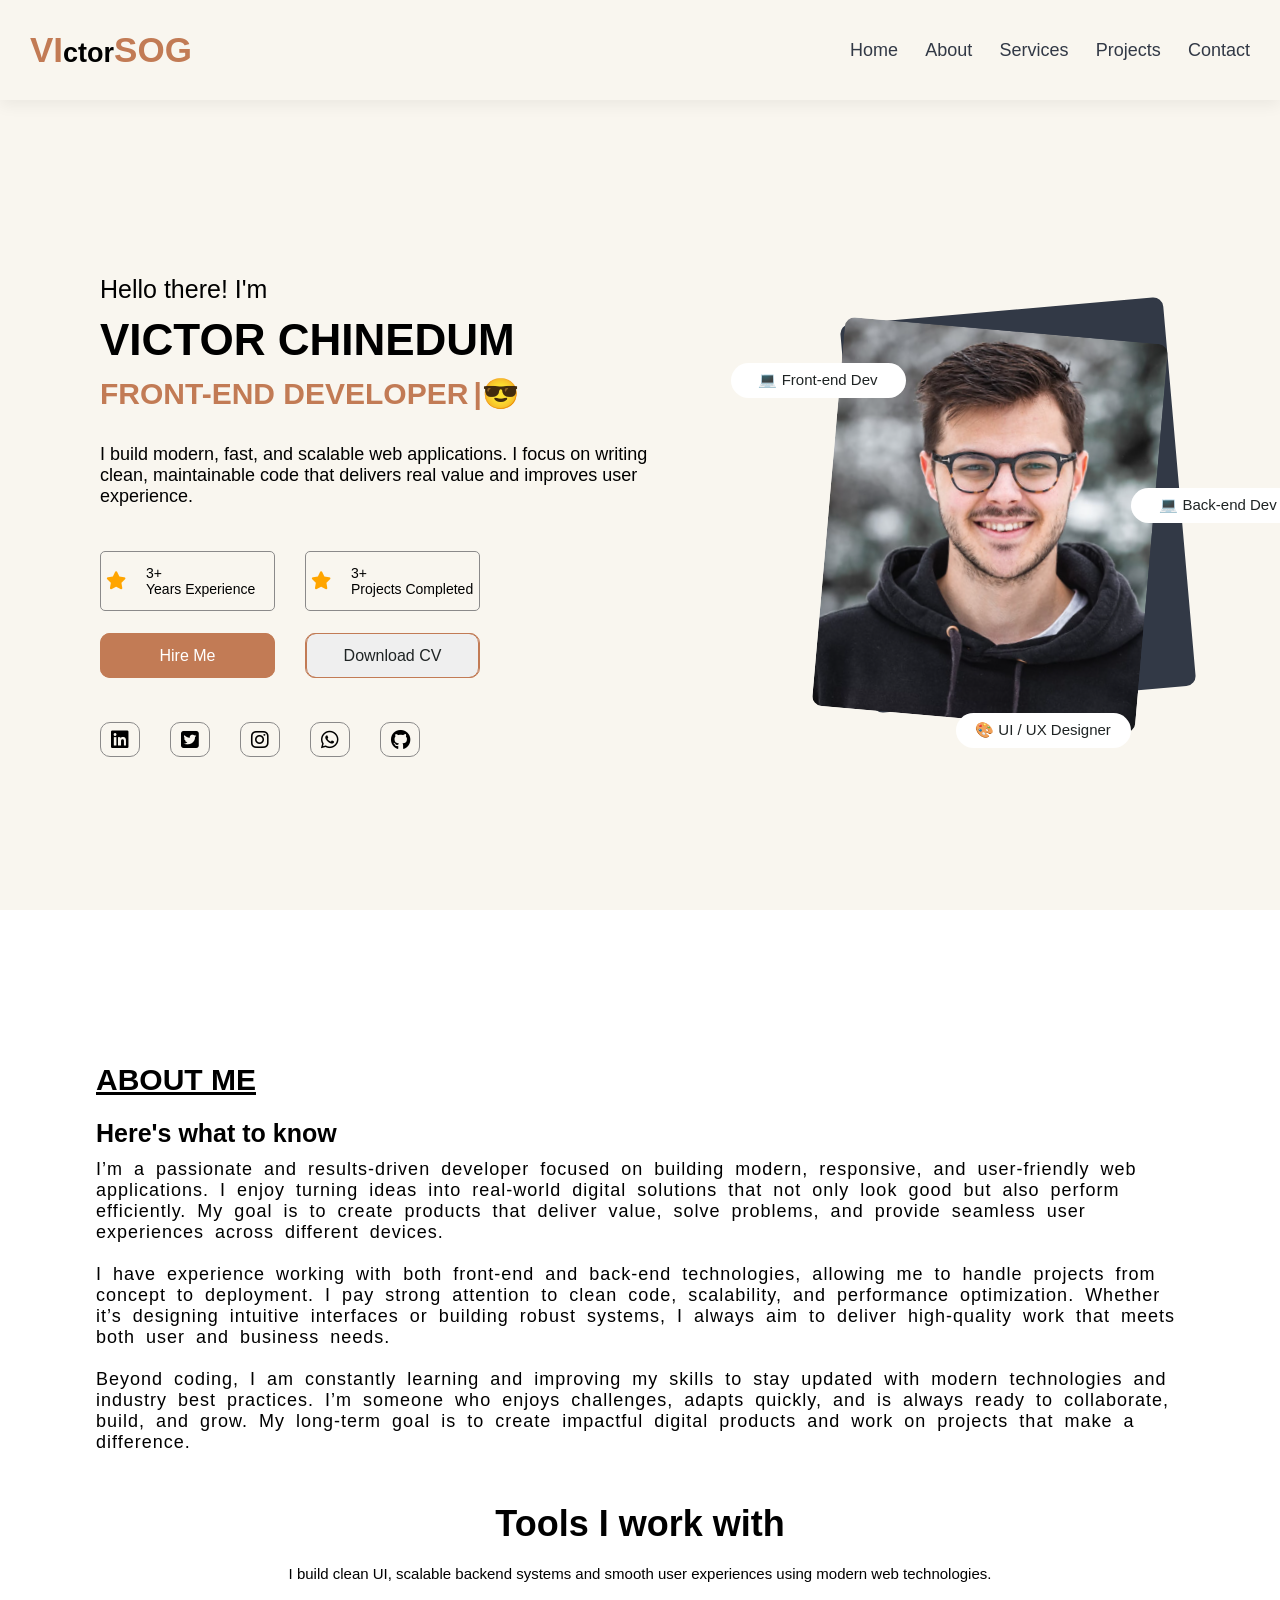
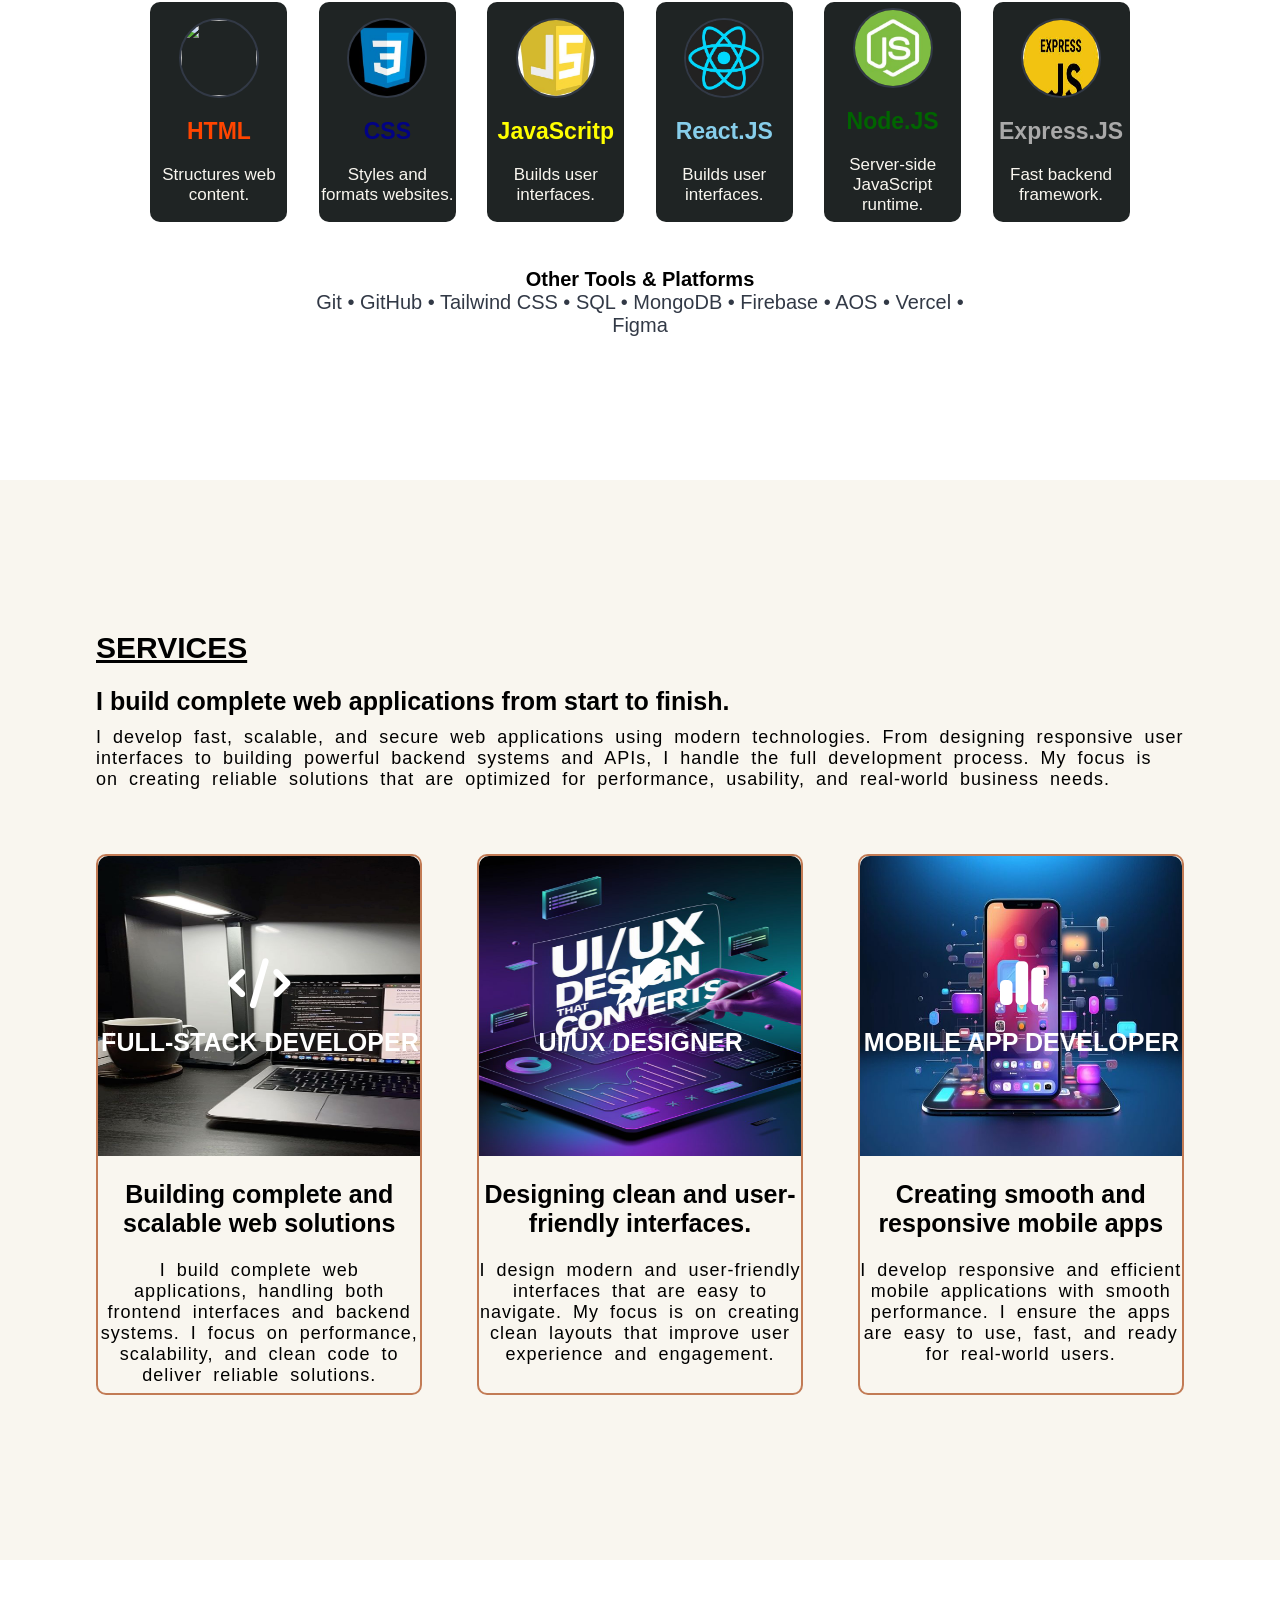
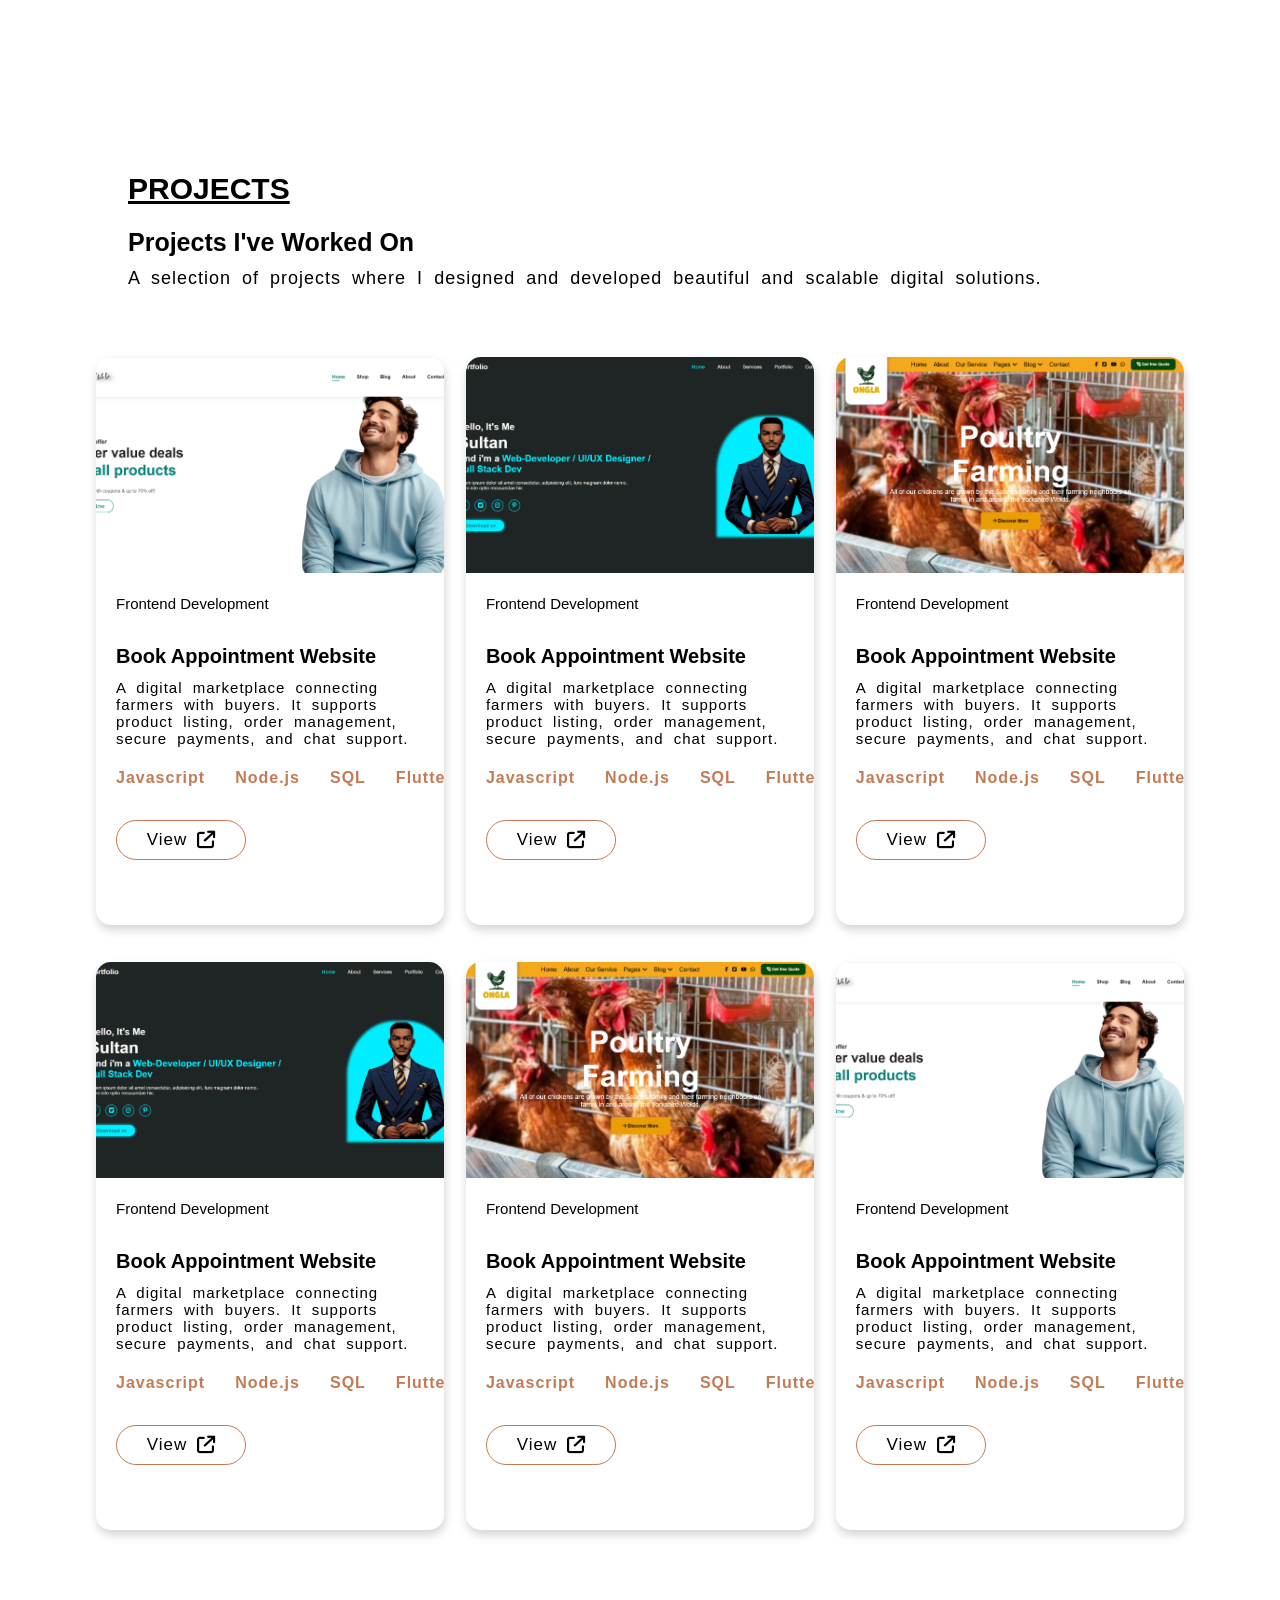
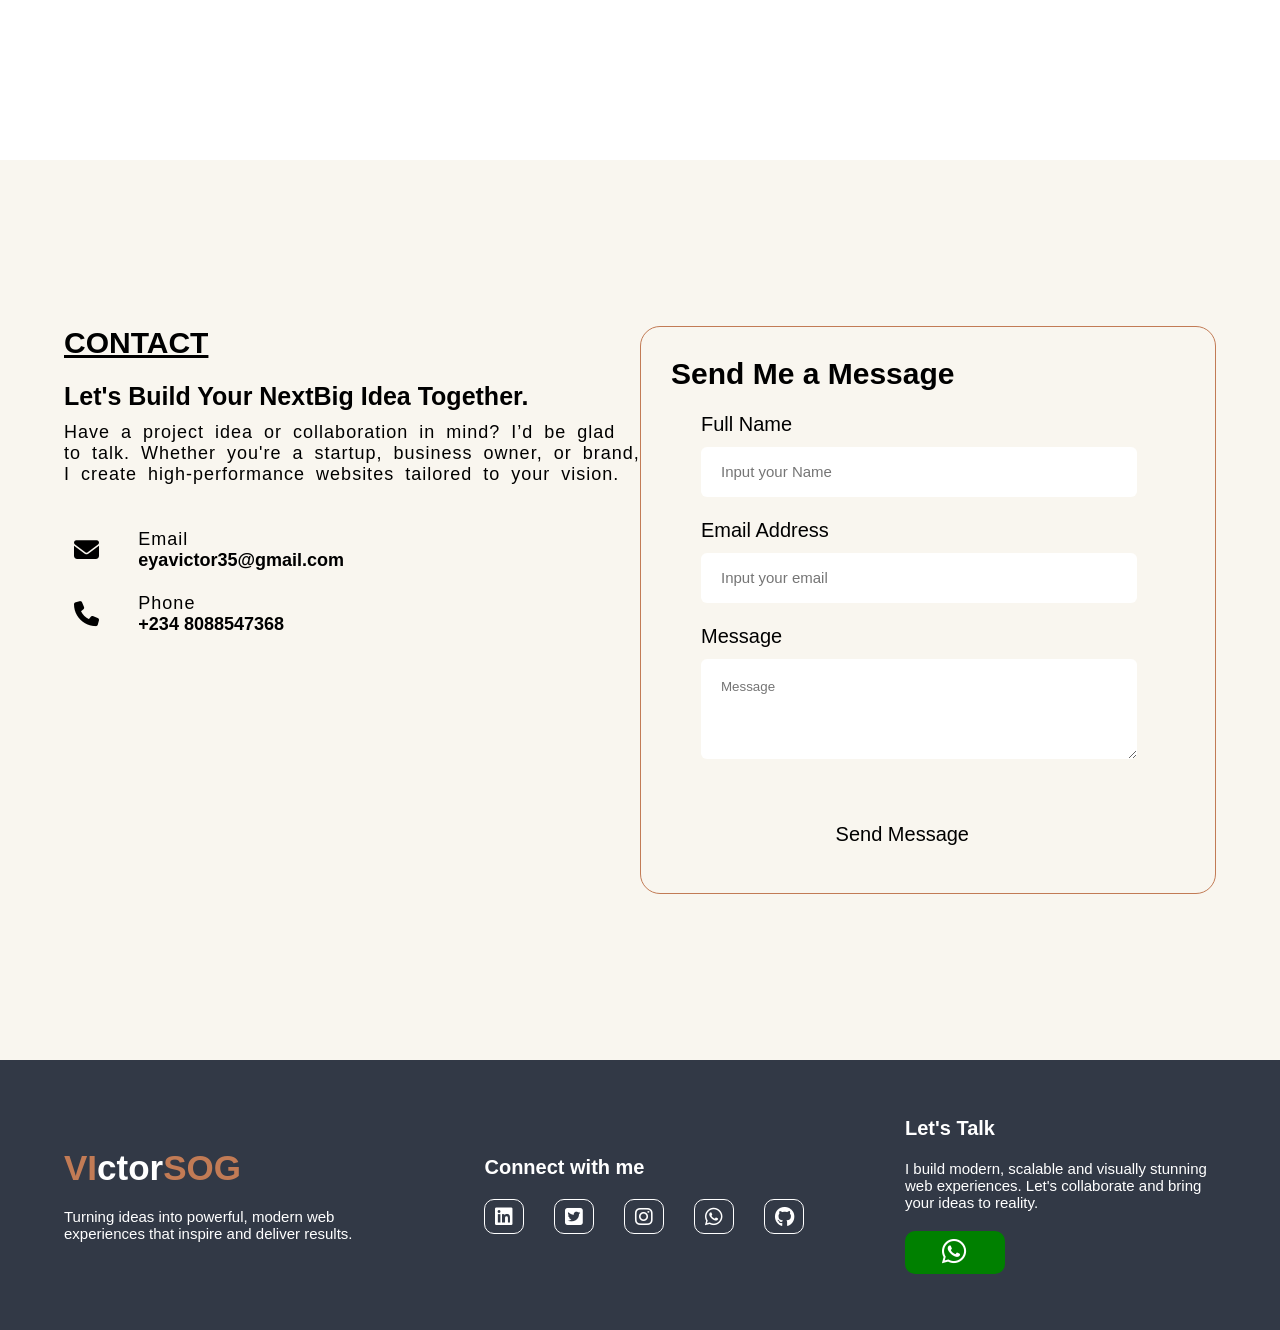
==== index.html @ 73a80858 "Add files via upload" ====
<!DOCTYPE html>
<html lang="en">
<head>
    <meta charset="UTF-8" />
    <meta name="viewport" content="width=device-width, initial-scale=1.0" />
    <title>SOG PORTFOLIO</title>
    <link rel="stylesheet" href="styles.css" />
    <script src="./script.js" defer ></script>
    <link rel="stylesheet" href="https://cdnjs.cloudflare.com/ajax/libs/font-awesome/6.7.2/css/all.min.css" integrity="sha512-Evv84Mr4kqVGRNSgIGL/F/aIDqQb7xQ2vcrdIwxfjThSH8CSR7PBEakCr51Ck+w+/U6swU2Im1vVX0SVk9ABhg==" crossorigin="anonymous" referrerpolicy="no-referrer" />
</head>
<body>
    <section id="navbar">
        <h1><span>VI</span>ctor<span>SOG</span></h1>
        <div>
            <ul id="navbar-items">
                <li><a class="active" href="#">Home</a></li>
                <li><a href="#About">About</a></li>
                <li><a href="#Services">Services</a></li>
                <li><a href="#Projects">Projects</a></li>
                <li><a href="#Contact">Contact</a></li>
                <a href="#" id="close" ><i class="fa-regular fa-circle-xmark"></i></a>
            </ul>
        </div>
        <div id="mobile">
            <i id="bar" class="fa-solid fa-outdent"></i>
        </div>
    </section>

    <section id="hero">
        <div class="hero-txt-container">
            <p class="herop">Hello there! I'm</p>
            <br>
            <h1>VICTOR CHINEDUM</h1>
            <br>
            <h3><span class="typing"></span></h3>
            <br>
            <br>
            <br>
            <p class="heropp">I build modern, fast, and scalable web applications. I focus on writing clean, maintainable code that delivers real value and improves user experience.</p>
            <br>
            <br>
            <br>
            <br>
            <div class="m-div1">
                <div class="m-div2">
                    <i class="fa-solid fa-star"></i>
                    <div class="m-div3">
                        <p>3+</p>
                        <p>Years Experience</p>
                    </div>
                </div>

                <div class="m-div2">
                    <i class="fa-solid fa-star"></i>
                    <div class="m-div3">
                        <p>3+</p>
                        <p>Projects Completed</p>
                    </div>
                </div>
                
            </div>
            <br>
            <br>
            <div class="m-div5">
                <button class="m-div4">
                    <a href="hire.html" class="m-div4">
                    <p>Hire Me</p>
                    </a>
                </button>
                <button class="m-div4b">
                    <a href="Victor_Chinedum_Updated_CV.pdf" target="_blank" class="m-div4b">
                    <p>Download CV</p>
                    </a>
                </button>
            </div>
            <br>
            <br>
            <br>
            <br>
            <div class="m-div6">
                <div>
                    <a href="https://www.linkedin.com/in/victor-eya-173b143a4?" target="_blank">
                        <i class="fab fa-linkedin"></i>
                    </a>
                </div>

                <div>
                    <a href="https://twitter.com/chinedusog" target="_blank">
                        <i class="fa-brands fa-square-twitter"></i>
                    </a>
                </div>

                <div>
                    <a href="https://instagram.com/sogvi_ctor" target="_blank">
                        <i class="fa-brands fa-instagram"></i>
                    </a>
                </div>

                <div>
                    <a href="https://wa.me/2348088547368" target="_blank">
                        <i class="fa-brands fa-whatsapp"></i>
                    </a>
                </div>

                <div>
                    <a href="https://github.com/Victorchi20" target="_blank">
                        <i class="fab fa-github"></i>
                    </a>
                </div>
            </div>
        </div>
        <div class="hero-img-container">
            <div class="pre-img"></div>
            <div><img src="images/img1.png" alt=""></div>
            <div class="m-div4c">
                <p>💻 Front-end Dev</p>
            </div>
            <div class="m-div4d">
                <p>💻 Back-end Dev</p>
            </div>
            <div class="m-div4e">
                <p>🎨 UI / UX Designer</p>
            </div>
        </div>
    </section>

    <section id="About">
        <div class="about-txt">
            <h1>ABOUT ME</h1>
            <br>
            <br>
            <h3>Here's what to know</h3>
            <br>
            <p>I’m a passionate and results-driven developer focused on building modern, responsive, and user-friendly web applications. I enjoy turning ideas into real-world digital solutions that not only look good but also perform efficiently. My goal is to create products that deliver value, solve problems, and provide seamless user experiences across different devices.
            <br><br>
            I have experience working with both front-end and back-end technologies, allowing me to handle projects from concept to deployment. I pay strong attention to clean code, scalability, and performance optimization. Whether it’s designing intuitive interfaces or building robust systems, I always aim to deliver high-quality work that meets both user and business needs.
            <br><br>
            Beyond coding, I am constantly learning and improving my skills to stay updated with modern technologies and industry best practices. I’m someone who enjoys challenges, adapts quickly, and is always ready to collaborate, build, and grow. My long-term goal is to create impactful digital products and work on projects that make a difference.
            </p>
        </div>
        <div class="about-img">
            <h2>Tools I work with</h2>
            <p>I build clean UI, scalable backend systems and smooth user experiences using modern web technologies.</p>
            <div class="about-preimg">
                <div class="about-img-holder">
                    <div class="im"><img src="imgHTML.jpg" alt=""></div>
                    <div><h3 class="im2">HTML</h3></div>
                    <div><P>Structures web content.</P></div>
                </div>
                <div class="about-img-holder">
                    <div class="im"><img src="images/imgCSS.jpg" alt=""></div>
                    <div><h3 class="im3">CSS</h3></div>
                    <div><P>Styles and formats websites.</P></div>
                </div>
                <div class="about-img-holder">
                    <div class="im"><img src="images/imgJS.jpg" alt=""></div>
                    <div><h3 class="im4">JavaScritp</h3></div>
                    <div><P>Builds user interfaces.</P></div>
                </div>
                <div class="about-img-holder">
                    <div class="im"><img src="images/imgRE.jpg" alt=""></div>
                    <div><h3 class="im5">React.JS</h3></div>
                    <div><P>Builds user interfaces.</P></div>
                </div>
                <div class="about-img-holder">
                    <div class="im"><img src="images/imgNS.jpg" alt=""></div>
                    <div><h3 class="im6">Node.JS</h3></div>
                    <div><P>Server-side JavaScript runtime.</P></div>
                </div>
                <div class="about-img-holder">
                    <div class="im"><img src="images/imgEXP.jpg" alt=""></div>
                    <div><h3 class="im7">Express.JS</h3></div>
                    <div><P>Fast backend framework.</P></div>
                </div>
            </div>
        </div>
        <div class="about-more">
            <h3>Other Tools & Platforms</h3>
            <p>Git • GitHub • Tailwind CSS • SQL • MongoDB • Firebase • AOS • Vercel • Figma </p>
        </div>
    </section>

    <section id="Services">
        <div class="service-txt-container">
            <h1>SERVICES</h1>
            <br>
            <br>
            <h3>I build complete web applications from start to finish.</h3>
            <br>
            <p>
            I develop fast, scalable, and secure web applications using modern technologies. From designing responsive user interfaces to building powerful backend systems and APIs, I handle the full development process. My focus is on creating reliable solutions that are optimized for performance, usability, and real-world business needs.
            </p>
        </div>

        <div class="service-img-container">
            <div class="ser-img-container">
                <img src="images/img6.jfif" alt="">
                <div class="ser1">
                    <i class="fa-solid fa-code"></i>
                    <h3>FULL-STACK DEVELOPER</h3>
                </div>
                <br>
                <br>
                <br>
                <div>
                    <h3>Building complete and scalable web solutions</h3>
                    <br>
                    <br>
                    <p>
                        I build complete web applications, handling both frontend interfaces and backend systems. I focus on performance, scalability, and clean code to deliver reliable solutions.
                    </p>                
                </div>
            </div>
            <div class="ser-img-container">
                <img src="images/img5.jfif" alt="">
                <div class="ser1">
                    <i class="fa-solid fa-pen-fancy"></i>
                    <h3>UI/UX DESIGNER</h3>
                </div>
                <br>
                <br>
                <br>
                <div>
                    <h3>Designing clean and user-friendly interfaces.</h3>
                    <br>
                    <br>
                    <p>
                    I design modern and user-friendly interfaces that are easy to navigate. My focus is on creating clean layouts that improve user experience and engagement.
                    </p>               
                </div>
            </div>
            <div class="ser-img-container">
                <img src="images/img7.jfif" alt="">
                <div class="ser1">
                    <i class="fa-solid fa-chart-simple"></i>
                    <h3>MOBILE APP DEVELOPER</h3>
                </div>
                <br>
                <br>
                <br>
                <div>
                    <h3>Creating smooth and responsive mobile apps</h3>
                    <br>
                    <br>
                    <p>
                    I develop responsive and efficient mobile applications with smooth performance. I ensure the apps are easy to use, fast, and ready for real-world users.
                    </p>
                </div>
            </div>
        </div>
    </section>

    <section id="Projects">
        <div class="projects-txt-container">
            <h1>PROJECTS</h1>
            <br>
            <br>
            <h2>Projects I've Worked On</h2>
            <br>
            <p>A selection of projects where I designed and developed beautiful and scalable digital solutions.</p>
        </div>
        <div class="projects-img-container">
            <div class="img-cont">
                <img src="images/img2.png" alt="">
                <h4>Frontend Development</h4>
                <br>
                <br>
                <br>
                <h3>Book Appointment Website</h3>
                <br>
                <p>A digital marketplace connecting farmers with buyers. It supports product listing, order management, secure payments, and chat support.</p>
                <br>
                <br>
                <div class="pr-1">
                    <p>Javascript</p>
                    <p>Node.js</p>
                    <p>SQL</p>
                    <p>Flutter</p>
                </div>
                <br>
                <br>
                <br>
                <div class="pr-2">
                    <p>View</p>
                    <i class="fa-solid fa-arrow-up-right-from-square"></i>
                </div>

            </div>
            <div class="img-cont">
                <img src="images/img3.PNG" alt="">
                <h4>Frontend Development</h4>
                <br>
                <br>
                <br>
                <h3>Book Appointment Website</h3>
                <br>
                <p>A digital marketplace connecting farmers with buyers. It supports product listing, order management, secure payments, and chat support.</p>
                <br>
                <br>
                <div class="pr-1">
                    <p>Javascript</p>
                    <p>Node.js</p>
                    <p>SQL</p>
                    <p>Flutter</p>
                </div>
                <br>
                <br>
                <br>
                <div class="pr-2">
                    <p>View</p>
                    <i class="fa-solid fa-arrow-up-right-from-square"></i>
                </div>

            </div>
            <div class="img-cont">
                <img src="images/img4.png" alt="">
                <h4>Frontend Development</h4>
                <br>
                <br>
                <br>
                <h3>Book Appointment Website</h3>
                <br>
                <p>A digital marketplace connecting farmers with buyers. It supports product listing, order management, secure payments, and chat support.</p>
                <br>
                <br>
                <div class="pr-1">
                    <p>Javascript</p>
                    <p>Node.js</p>
                    <p>SQL</p>
                    <p>Flutter</p>
                </div>
                <br>
                <br>
                <br>
                <div class="pr-2">
                    <p>View</p>
                    <i class="fa-solid fa-arrow-up-right-from-square"></i>
                </div>

            </div>
            <div class="img-cont">
                <img src="images/img3.PNG" alt="">
                <h4>Frontend Development</h4>
                <br>
                <br>
                <br>
                <h3>Book Appointment Website</h3>
                <br>
                <p>A digital marketplace connecting farmers with buyers. It supports product listing, order management, secure payments, and chat support.</p>
                <br>
                <br>
                <div class="pr-1">
                    <p>Javascript</p>
                    <p>Node.js</p>
                    <p>SQL</p>
                    <p>Flutter</p>
                </div>
                <br>
                <br>
                <br>
                <div class="pr-2">
                    <p>View</p>
                    <i class="fa-solid fa-arrow-up-right-from-square"></i>
                </div>

            </div>
            <div class="img-cont">
                <img src="images/img4.png" alt="">
                <h4>Frontend Development</h4>
                <br>
                <br>
                <br>
                <h3>Book Appointment Website</h3>
                <br>
                <p>A digital marketplace connecting farmers with buyers. It supports product listing, order management, secure payments, and chat support.</p>
                <br>
                <br>
                <div class="pr-1">
                    <p>Javascript</p>
                    <p>Node.js</p>
                    <p>SQL</p>
                    <p>Flutter</p>
                </div>
                <br>
                <br>
                <br>
                <div class="pr-2">
                    <p>View</p>
                    <i class="fa-solid fa-arrow-up-right-from-square"></i>
                </div>

            </div>
            <div class="img-cont">
                <img src="images/img2.png" alt="">
                <h4>Frontend Development</h4>
                <br>
                <br>
                <br>
                <h3>Book Appointment Website</h3>
                <br>
                <p>A digital marketplace connecting farmers with buyers. It supports product listing, order management, secure payments, and chat support.</p>
                <br>
                <br>
                <div class="pr-1">
                    <p>Javascript</p>
                    <p>Node.js</p>
                    <p>SQL</p>
                    <p>Flutter</p>
                </div>
                <br>
                <br>
                <br>
                <div class="pr-2">
                    <p>View</p>
                    <i class="fa-solid fa-arrow-up-right-from-square"></i>
                </div>

            </div>
        </div>
    </section>

    <section id="Contact">
        <div class="contact-container">
            <div class="contact-txt-container">
                <h1>CONTACT</h1>
                <br>
                <br>
                <h2>Let's Build Your NextBig Idea Together.</h2>
                <br>
                <p>Have a project idea or collaboration in mind? I’d be glad to talk. Whether you're a startup, business owner, or brand, I create high-performance websites tailored to your vision.</p>
                <br>
                <br>
                <br>
                <br>
                <div class="ct-1">
                    <a href="mailto:eyavictor35@gmail.com">
                        <i class="fa-solid fa-envelope"></i>
                        <div class="ct-2">
                            <p>Email</p>
                            <h4>eyavictor35@gmail.com</h4>
                        </div>
                    </a>
                </div>
                <br>
                <br>
                <div class="ct-3">
                    <a href="tel:+2348088547368">
                        <i class="fa-solid fa-phone"></i>
                        <div class="ct-4">
                            <p>Phone</p>
                            <h4>+234 8088547368</h4>
                        </div>
                    </a>
                </div>
            </div>
            <form class="contact-input-container" id="contactForm"  action="https://formspree.io/f/mlgpkzkz" method="POST">


                <h2>Send Me a Message</h2>
                <br><br>

                <div>
                    <label for="Fullname">Full Name</label><br>
                    <input type="text" name="Fullname" id="Fullname" placeholder="Input your Name" required>
                </div>

                <br><br>

                <div>
                    <label for="email">Email Address</label><br>
                    <input type="email" name="email" id="email" placeholder="Input your email" required>
                </div>

                <br><br>

                <div>
                    <label for="message">Message</label><br>
                    <textarea id="message" name="message" placeholder="Message" rows="5" required></textarea>
                </div>
                <input type="hidden" name="_redirect" value="thankyou.html">

                <br><br><br><br>

                <button type="submit">Send Message</button>

            </form>
        </div>
    </section>

    <section id="footer">
        <div class="footer-container">
            <div class="footer-txt-1">
                <h1><span>VI</span>ctor<span>SOG</span></h1>
                <p>Turning ideas into powerful, modern web experiences that inspire and deliver results.</p>
            </div>
            <div class="footer-connect">
                <h3>Connect with me</h3>
                <div class="m-div6">
                    <div>
                        <a href="https://www.linkedin.com/in/victor-eya-173b143a4?" target="_blank">
                            <i class="fab fa-linkedin"></i>
                        </a>
                    </div>

                    <div>
                        <a href="https://twitter.com/chinedusog" target="_blank">
                            <i class="fa-brands fa-square-twitter"></i>
                        </a>
                    </div>

                    <div>
                        <a href="https://instagram.com/sogvi_ctor" target="_blank">
                            <i class="fa-brands fa-instagram"></i>
                        </a>
                    </div>

                    <div>
                        <a href="https://wa.me/2348088547368" target="_blank">
                            <i class="fa-brands fa-whatsapp"></i>
                        </a>
                    </div>

                    <div>
                        <a href="https://github.com/Victorchi20" target="_blank">
                            <i class="fab fa-github"></i>
                        </a>
                    </div>
                </div>
            </div>
            <div class="footer-contact">
                <h3>Let's Talk</h3>
                <p>I build modern, scalable and visually stunning web experiences. Let's collaborate and bring your ideas to reality.</p>
                <div>
                    <a href="https://wa.me/2348088547368" target="_blank">
                        <i class="fa-brands fa-whatsapp"></i>
                    </a>
                </div>
            </div>
        </div>
    </section>
</body>
</html>
---- styles.css ----
*{
    margin: 0;
    padding: 0;
    box-sizing: border-box;
    text-decoration: none;
    border: none;
    outline: none;
    scroll-behavior: smooth;
    font-family: 'Poppins', sans-serif ;
}

:root {
    --bg-color: #1f2424;
    --second-bg-color: #323946;
     --text-color: #fff;
      --main-color: #0ef;
      --main2-color: #f9f6ef;
      --bg2-color:  rgb(194, 123, 85);
      --bg-i-color: orange;
      --border-color: rgb(139, 138, 138);

}
html{
    font-size: 62.5%;
    scroll-behavior: smooth;
    /* overflow: hidden; */
}

/* NAVBAR SECTION */

#navbar{
    width: 100%;
    height: 100px;
    background:#f9f6eff2 ;
    display: flex;
    align-items: center;
    justify-content: space-between;
    padding-left: 3rem;
    padding-right: 3rem;
    box-shadow: 0 5px 15px rgba(0,0,0,0.06);
    z-index: 999;
    position: sticky;
    top: 0;
    left: 0;
}
#navbar h1{
    font-size: 27px;
    cursor: pointer;
}
#navbar h1 span{
    font-size: 35px;
    cursor: default;
    color: var(--bg2-color);
}
#navbar-items{
    display: flex;
    justify-content: space-between;
    /* border: 1px solid red; */
    width: 400px;
    height: 30px;
    display: flex;
    align-items: center;
    justify-content: space-between;

}
#navbar-items li,
#navbar-items li a{
    list-style: none;
    text-decoration: none;
    font-size: 1rem;
}
#navbar-items li a{
    font-size: 18px;
    font-weight: 500;
    color: var(--second-bg-color);
}
#mobile,
#close{
    display: none;
}
#navbar-items .active {
    font-size: 2.2rem;
    font-weight: 700;
    color: var(--bg2-color);
}
/* HERO SECTION */

#hero{
    width: 100%;
    min-height: 90vh;
    display: flex;
    align-items: center;
    background: var(--main2-color);
    justify-content: space-between;
    padding-left: 10rem;
    padding-right: 10rem;
    
}
.hero-txt-container{
    /* border: 1px solid red; */
    height: 460px;
    width: 54%;
}
.hero-txt-container h1{
    font-size: 44px;
    font-weight: 700;
}

.typing {
    color: var(--bg2-color);
    font-weight: 600;
    text-transform: uppercase;
}

.typing::after {
    content: "|😎";
    animation: blink 0.7s infinite;
    margin-left: 5px;
}

@keyframes blink {
    50% {
        opacity: 0;
    }
}

.hero-txt-container h3 {
    min-height: 3rem;
}
.hero-txt-container h3{
    font-size: 30px;
}
.herop{
    font-size: 25px;
}
.heropp{
    font-size: 18px;
}
.m-div1{
    display: flex;
    gap: 3rem;
}
.m-div2{
    display: flex;
    align-items: center;
    gap: 3rem;
    border: 1px solid var(--border-color);
    height: 60px;
    width: 175px;
    padding: 5px;
    border-radius: 0.5rem;
}
.m-div2 i{
    font-size: 18px;
    color: var(--bg-i-color);
}
.m-div3{
    margin-left: -10px;
}
.m-div3 p{
    font-size: 14px;
}
.m-div5{
    display: flex;
    gap: 3rem;
}
.m-div4{
    display: flex;
    align-items: center;
    justify-content: center;
    background-color: var(--bg2-color);
    height: 45px;
    color: var(--text-color);
    width: 175px;
    border-radius: 1rem;
    cursor: pointer;
    font-size: 16px;
}
.m-div4b{
    display: flex;
    align-items: center;
    justify-content: center;
    border:0.1rem solid var(--bg2-color);
    height: 45px;
    color: var(--bg-color);
    width: 175px;
    border-radius: 1rem;
    font-size: 16px;
    cursor: pointer;
}
.m-div6{
    display: flex;
    gap: 3rem;
}
.m-div6 div a{
    width: 40px;
    height: 35px;
    border:1px solid  var(--border-color);
    display: flex;
    align-items: center;
    justify-content: center;
    border-radius: 1rem;
    cursor: pointer;
    transition: 0.5s;
    font-size: 20px;
    list-style: none;
    text-decoration: none;
    color: black;
}
.m-div6 div a:hover{
    background-color: var(--bg2-color);
    color: white;
}
.hero-img-container{
    width: 30%;
    height: 390px;
    /* border: 1px solid red; */
    display: flex;
    flex-direction: column;
    align-items: center;
    justify-content: center;
    position: relative;
}
.pre-img{
    height: 100%;
    width: 100%;
    background-color: var(--second-bg-color);
    transform: rotateZ(-5deg);
    border-radius: 1rem;

}
.hero-img-container img{
    height: 100%;
    width: 100%;
    position: absolute;
    transform: rotateZ(5deg);
    margin-top: -37rem;
    border-radius: 1rem;
    margin-left: -19rem;
    transition: 1s ease-in-out;
    object-fit: cover;
}
.hero-img-container img:hover{
    height: 105%;
}
.m-div4c{
    display: flex;
    align-items: center;
    justify-content: center;
    background-color:var(--text-color);
    height: 3.5rem;
    color: var(--bg-color);
    width: 175px;
    border-radius: 2rem;
    font-size: 1.5rem;
    position: absolute;
    margin-left: -40rem;
    margin-top: -25rem;
    animation: float 2s infinite;
    box-shadow: 3 5px 15px rgba(0,0,0,0.06);
}
.m-div4d{
    display: flex;
    align-items: center;
    justify-content: center;
    background-color:var(--text-color);
    height: 3.5rem;
    color: var(--bg-color);
    width: 175px;
    border-radius: 2rem;
    font-size: 1.5rem;
    position: absolute;
    margin-left: 40rem;
    animation: float 2s infinite;
    box-shadow: 3 5px 15px rgba(0,0,0,0.06);

}
.m-div4e{
    display: flex;
    align-items: center;
    justify-content: center;
    background-color:var(--text-color);
    height: 3.5rem;
    color: var(--bg-color);
    width: 175px;
    border-radius: 2rem;
    font-size: 1.5rem;
    position: absolute;
    margin-left: 5rem;
    margin-top: 45rem;
    animation: float 2s infinite;
    box-shadow: 3 5px 15px rgba(0,0,0,0.06);

}
@keyframes float {
    0% {
        transform: translateY(0);
    }
    50% {
        transform: translateY(-1.5rem);
    }
    100% {
        transform: translateY(0);
    }

}


/* ABOUT SECTION */

#About{
    width: 100%;
    min-height: 130vh;
    display: flex;
    flex-direction: column;
    align-items: center;
    justify-content: center;
    gap: 5rem;
}
.about-txt{
    width: 85%;
    /* border: solid red 1px; */
}
.about-txt h1{
    font-size: 3rem;
    text-decoration: underline;
    font-weight: 700;
}
.about-txt h3{
    font-size: 2.5rem;
    font-weight: 600;
}
.about-txt p{
    font-size: 1.8rem;
    word-spacing: 0.5rem;
    letter-spacing: 0.1rem;
}
.about-img{
    width: 85%;
    /* border: solid rgb(0, 255, 21) 1px; */
    display: flex;
    flex-direction: column;
    align-items: center;
    height: 27.5rem;
    gap: 2rem;
}
.about-img h2{
    font-size: 3.6rem;
}
.about-img p{
    font-size: 1.5rem;
}
.about-preimg{
    width: 90%;
    /* border: solid rgb(38, 0, 255) 1px; */
    display: flex;
    justify-content: space-between;
}
.about-img-holder{
    /* border: solid red 1px; */
    background-color: var(--bg-color);
    width: 14%;
    height: 22rem;
    justify-content: center;
    align-items: center;
    display: flex;
    flex-direction: column;
    border-radius: 1rem;
    gap: 2rem;
}
.about-img-holder div{
    text-align: center;
}
.im{
    width: 8rem;
    height: 8rem;
    border: 0.2rem solid var(--second-bg-color);
    border-radius: 8rem;
}
.im img{
    width: 100%;
    border-radius: 8rem;
    height: 100%;
}
.about-img-holder .im2{
    font-size: 2.3rem;
    color: orangered;
}
.about-img-holder .im3{
    font-size: 2.3rem;
    color: rgb(2, 2, 132);
}
.about-img-holder .im4{
    font-size: 2.3rem;
    color: yellow;
}
.about-img-holder .im5{
    font-size: 2.3rem;
    color: skyblue;
}
.about-img-holder .im6{
    font-size: 2.3rem;
    color: darkgreen;
}
.about-img-holder .im7{
    font-size: 2.3rem;
    color: darkgrey;
}
.about-img-holder p{
    font-size: 1.7rem;
    color: var(--main2-color);
}

.about-more{
    margin-top: 4rem;
    /* border: solid red 1px; */
    width: 70rem;
    height: 6rem;
    text-align: center;
    display: flex;
    flex-direction: column;
    justify-content: space-between;
}
.about-more h3{
    font-size: 2rem;
    font-weight: 700;
}
.about-more p{
    font-size: 2rem;
    font-weight: 500;
    color: var(--second-bg-color);
}



/* SERVICES SECTIONS */

#Services{
    width: 100%;
    min-height: 120vh;
    background-color: var(--main2-color);
    display: flex;
    flex-direction: column;
    align-items: center;
    justify-content: center;
    gap: 5rem;
}
.service-txt-container{
    width: 85%;
}
#Services h1{
    font-size: 3rem;
    text-decoration: underline;
    font-weight: 700;
}
#Services h3{
    font-weight: 600;
    font-size: 2.5rem;
}

#Services    p{
    font-size: 1.8rem;
    word-spacing: 0.5rem;
    letter-spacing: 0.1rem;
}
.service-img-container{
    /* border: 1px solid red; */
    height: 57rem;
    width: 85%;
}
.service-img-container{
    display: flex;
    align-items: center;
    justify-content: space-between;
}
.ser-img-container{
    height: 95%;
    width: 30%;
    border: 0.2rem solid var(--bg2-color);
    border-radius: 1rem;
}
.ser-img-container img{
    width: 100%;
    border-radius: 1rem 1rem 0 0;
    position: relative;
    height: 30rem;
}
.ser-img-container div{
    text-align: center;
}
.ser1{
    position: absolute;
    color: var(--text-color);
    margin-top: -20rem;
    /* border: 1px solid red; */
    width: 25.3%;
}
.ser1 i{
    font-size: 5rem;
    margin-bottom: 2rem;
}


/* PROJECTS SECTIONS */

#Projects{
    width: 100%;
    min-height: 200vh;
    background-color: var(--text-color);
    display: flex;
    flex-direction: column;
    align-items: center;
    justify-content: center;
    gap: 5rem;
}
.projects-txt-container{
    width: 80%;
}
.projects-txt-container h1{
    font-size: 3rem;
    text-decoration: underline;
    font-weight: 700;
}
.projects-txt-container h2{
    font-weight: 600;
    font-size: 2.5rem;
}
.projects-txt-container p{
    font-size: 1.8rem;
    word-spacing: 0.5rem;
    letter-spacing: 0.1rem;
}
.projects-img-container{
    /* border: 1px solid red; */
    width: 85%;
    height: 121rem;
    display: flex;
    justify-content: space-between;
    align-items: center;
    flex-wrap: wrap;
}
.img-cont{
    width: 32%;
    /* border: 1px solid rgb(13, 0, 255);    */
    height: 47%;
    border-radius: 1.5rem;
    overflow: hidden;
    box-shadow: 1px 5px 10px rgb(212, 212, 212);
    transition: 1s ease-in-out;
    object-fit: cover;
}
.img-cont:hover  img{
    transform: scale(1.08);
}
.img-cont img{
    width: 100%;
    height: 38%;
    margin-bottom: 2rem;
    transition: 0.5s ease-in-out;
    transform: scale(1);
    object-fit: cover;
}
.img-cont h3{
    font-weight: 600;
    font-size: 2rem;
    padding-left: 2rem;      
    padding-right: 1rem;  
}
.img-cont h4{
    font-weight: 500;
    font-size: 1.5rem; 
    padding-left: 2rem;      
    padding-right: 1rem;     
}
.img-cont p{
    font-size: 1.5rem;
    word-spacing: 0.5rem;
    letter-spacing: 0.1rem;
    padding-left: 2rem;      
    padding-right: 1rem;  
}
.pr-1{
    display: flex;
    justify-content: space-between;
    /* border: 1px solid red; */
}
.pr-1 p{
    color: var(--bg2-color);
    font-size: 1.6rem;
    font-weight: 600;
}
.pr-2{
    width: 13rem;
    border: 1px solid var(--bg2-color);
    height: 4rem;
    display: flex;
    align-items: center;
    justify-content: center;
    border-radius: 3rem;
    margin-left: 2rem;
    padding-right: 2rem;
    transition: 0.5s ease-in-out;
    cursor: pointer;
    /* padding: 0; */
}
.pr-2:hover{
    color: var(--text-color);
    background-color: var(--bg2-color);
}
.pr-2 p{
    font-size: 1.7rem;
}
.pr-2 i{
    font-size: 1.8rem;
}


/* CONATACT SECTIONS */
#Contact{
    width: 100%;
    min-height: 100vh;
    background-color: var(--main2-color);
    display: flex;
    flex-direction: column;
    align-items: center;
    justify-content: center;
    gap: 5rem;

}
.contact-container{
    /* border: 1px solid rgb(68, 0, 255); */
    width: 90%;
    display: flex;
}
.contact-txt-container{
    /* border: 1px solid red; */
    width: 50%;
}
.contact-txt-container h1{
    font-size: 3rem;
    text-decoration: underline;
    font-weight: 700;
}
.contact-txt-container h2{
    font-weight: 600;
    font-size: 2.5rem;
}
.contact-txt-container p{
    font-size: 1.8rem;
    word-spacing: 0.5rem;
    letter-spacing: 0.1rem;
}
.ct-1 a{
    display: flex;
    align-items: center;
    justify-content: space-between;
    /* border: 1px solid red; */
    width: 28rem;
    padding-left: 1rem;
    list-style: none;
    text-decoration: none;
    color: black;
}
.ct-1 i{
    font-size: 2.5rem;
}
.ct-2 p{
    font-size: 1.8rem;
}
.ct-2 h4{
    font-size: 1.8rem;
}

.ct-3 a{
    display: flex;
    align-items: center;
    justify-content: space-between;
    /* border: 1px solid red; */
    width: 28rem;
    padding-left: 1rem;
    list-style: none;
    text-decoration: none;
    color: black;
}
.ct-3 i{
    font-size: 2.5rem;
}
.ct-4 {
    padding-right: 6rem;
}
.ct-4 p{
    font-size: 1.8rem;
}
.ct-4 h4{
    font-size: 1.8rem;
}
.contact-input-container{
    width: 50%;
    border: 1px solid var(--bg2-color);
    padding:3rem;
    border-radius: 2rem;
}
.contact-input-container h2{
    font-size: 3rem;
}
.contact-input-container div{
    display: flex;
    flex-direction: column;
    margin-left: 3rem;
}
.contact-input-container div label{
    font-size: 2rem;
}
.contact-input-container div input{
    width: 90%;
    height: 5rem;
    padding: 2rem;
    border-radius: 0.6rem;
}
.contact-input-container div textarea{
    width: 90%;
    height: 10rem;
    padding: 2rem;
    border-radius: 0.6rem;
}
.contact-input-container div input::placeholder{
    font-size: 1.5rem;
}
.contact-input-container button{
    width: 90%;
    height: 6rem;
    font-size: 2rem;
    padding: 2rem;
    font-weight: 500;
    border-radius: 0.6rem;
    background-color: transparent;
    cursor: pointer;
}

/* FOOTER SECTIONS */
#footer{
    width: 100%;
    height: 30vh;
    background-color: var(--second-bg-color);
    display: flex;
    align-items: center;
    justify-content: center;
}
.footer-container{
    width: 90%;
    height: 90%;
    display: flex;
    align-items: center;
    justify-content: space-between;
}
.footer-txt-1 {
    width: 27%;
}
.footer-txt-1 h1 span{
    font-size: 35px;
    cursor: default;
    color: var(--bg2-color);
}
.footer-txt-1 h1 {
    font-size: 35px;
    cursor: default;
    color: var(--text-color);
    margin-bottom: 2rem;
}
.footer-txt-1 p{
    font-size: 1.5rem;
    color: var(--text-color)
}
.footer-connect{
    width: 27%;
    /* border: 1px solid red; */
}
.footer-connect h3{
    font-size: 2rem;
    margin-bottom: 2rem;
    color: white;
}
.footer-connect .m-div6 div a{
    width: 40px;
    height: 35px;
    border:1px solid  var(--text-color);
    display: flex;
    align-items: center;
    justify-content: center;
    border-radius: 1rem;
    cursor: pointer;
    transition: 0.5s;
    font-size: 20px;
    list-style: none;
    text-decoration: none;
    color: white;
}

.footer-contact{
    width: 27%;
}
.footer-contact h3{
    font-size: 2rem;
    margin-bottom: 2rem;
    color: white;
}
.footer-contact p{
    font-size: 1.5rem;
    margin-bottom: 2rem;
    color: white;
}
.footer-contact div{
    width: 10rem;
    height: 4.3rem;
    background-color: green;
    display: flex;
    align-items: center;
    justify-content: center;
    border-radius: 1rem;
}
.footer-contact div a i{
    font-size: 2.8rem;
    list-style: none;
    text-decoration: none;
    color: white;
}
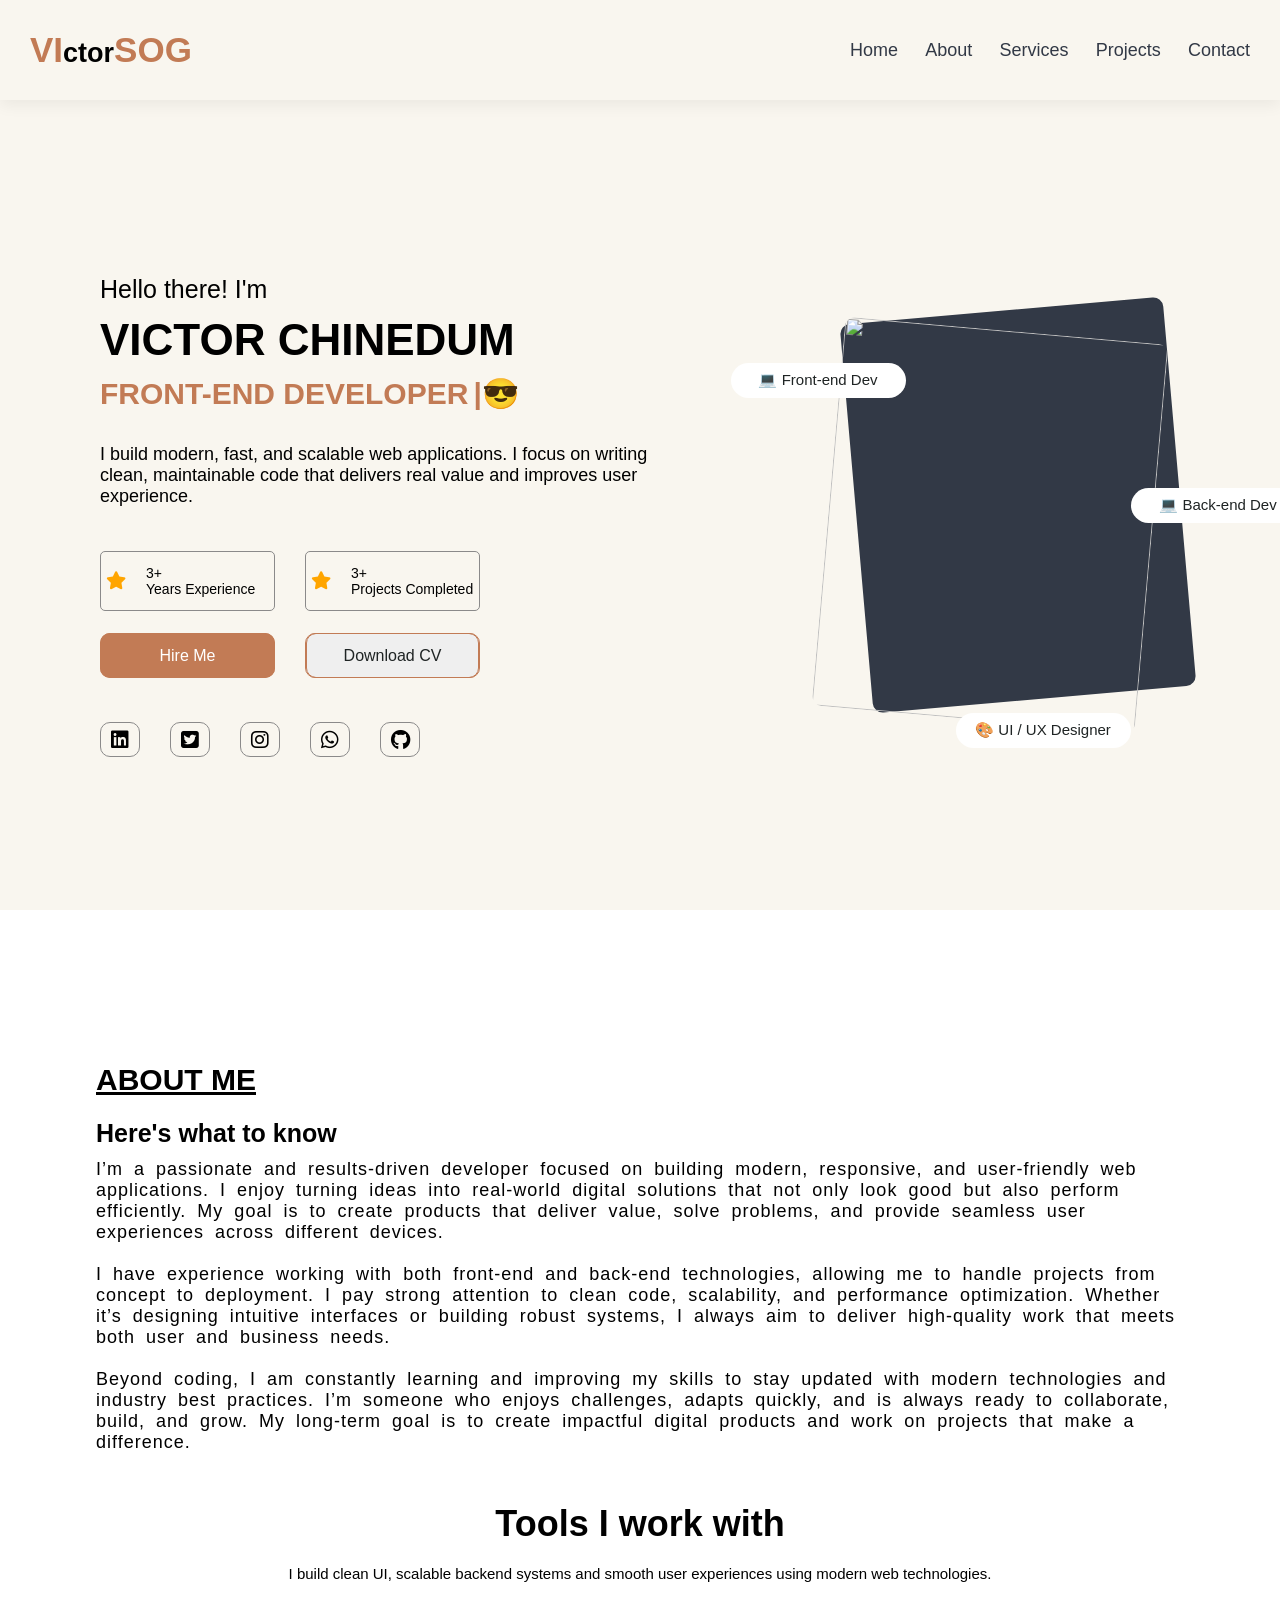
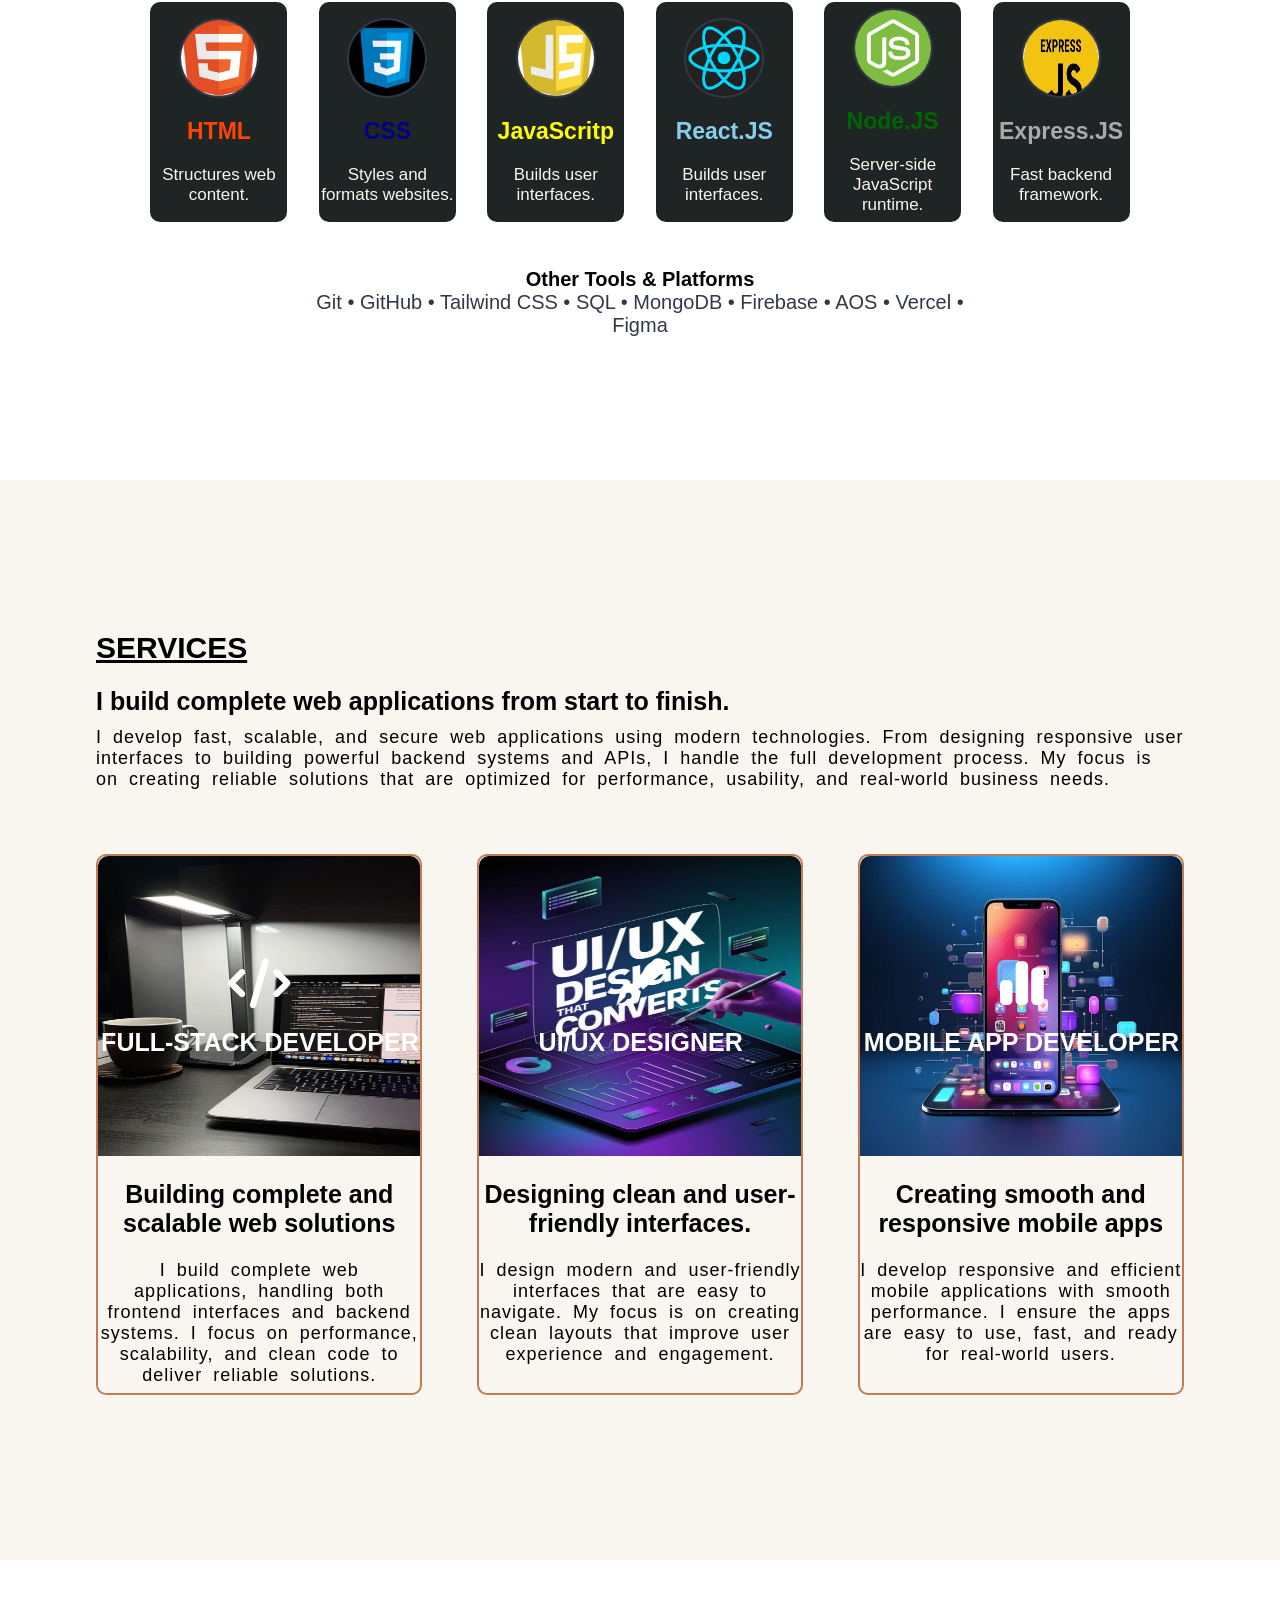
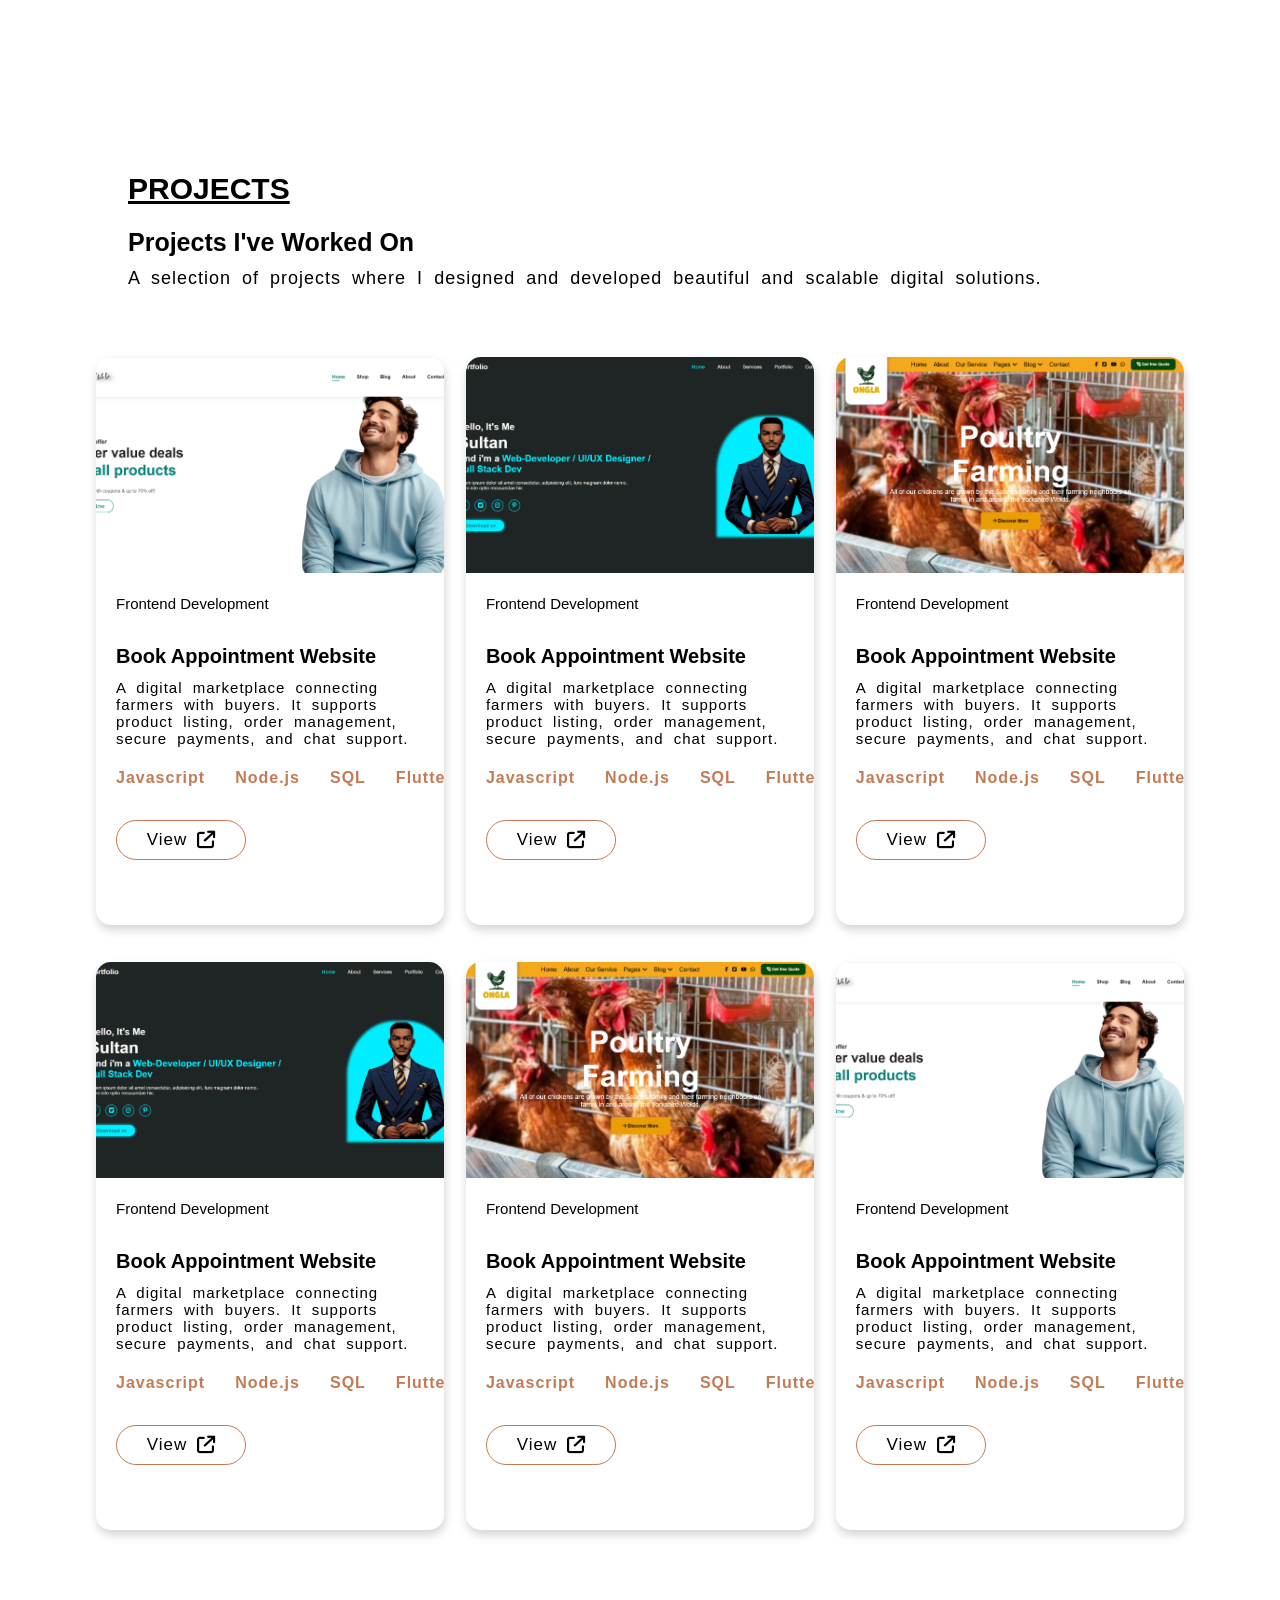
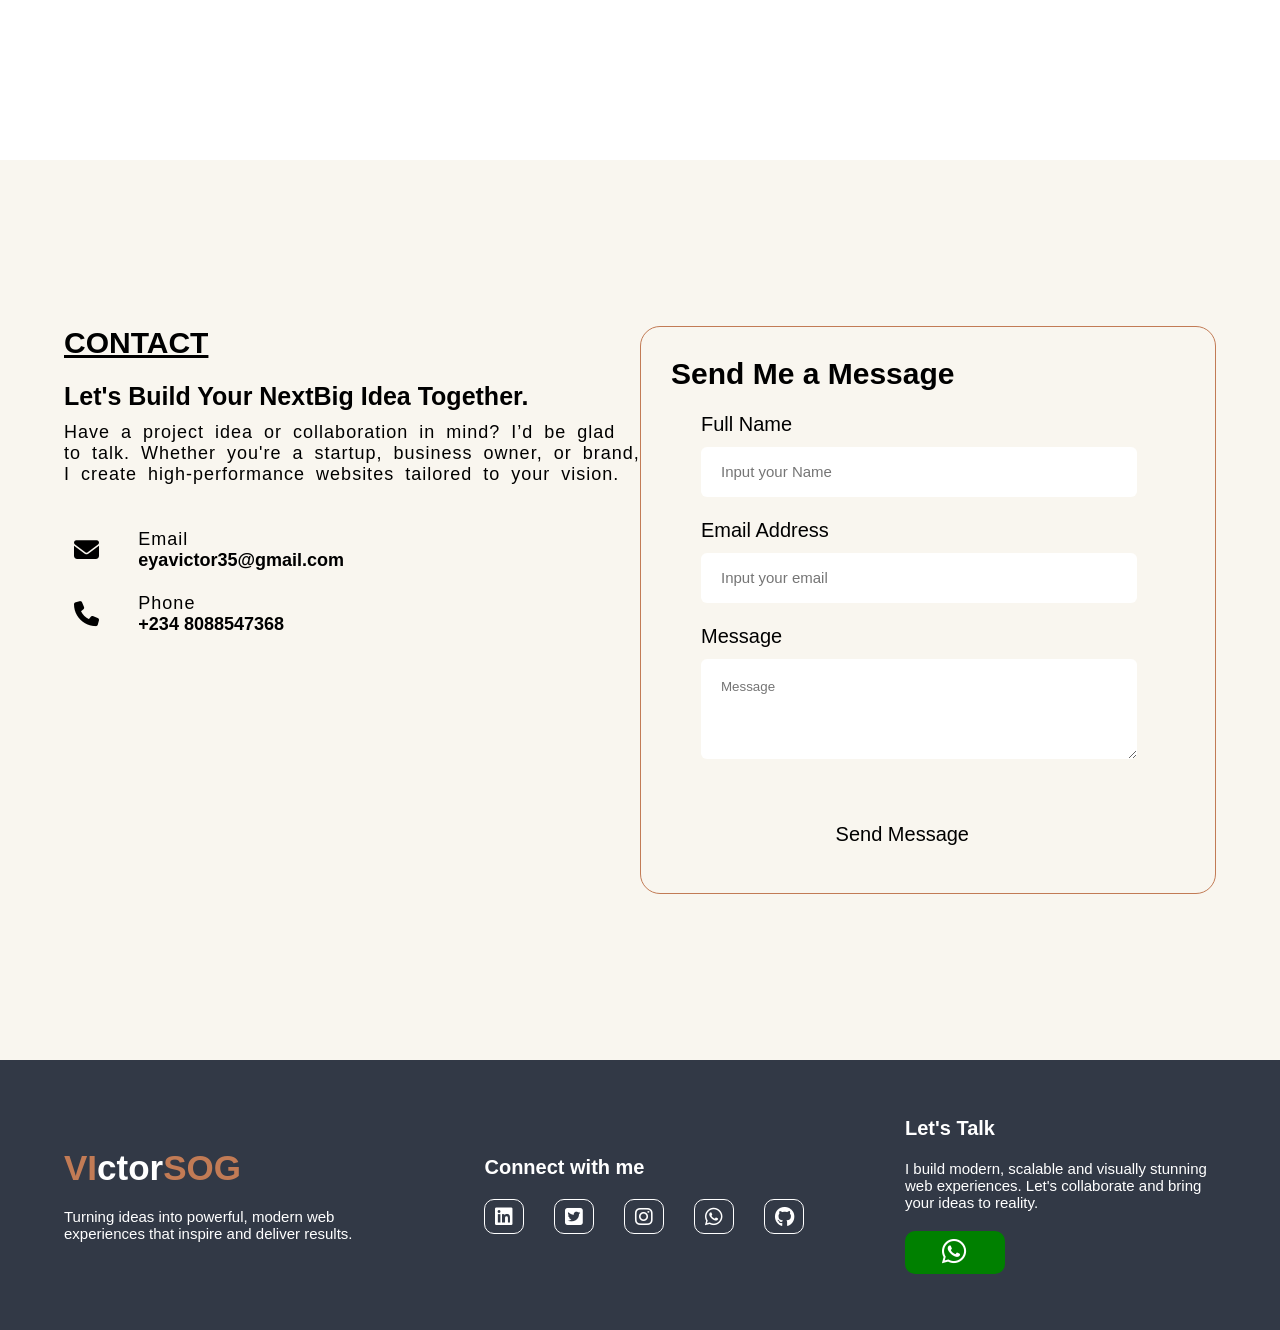
==== commit 14577aba: "Update image sources in index.html" ====
--- a/index.html
+++ b/index.html
@@ -111,7 +111,7 @@
         </div>
         <div class="hero-img-container">
             <div class="pre-img"></div>
-            <div><img src="images/img1.png" alt=""></div>
+            <div><img src="images/img8.jfif" alt=""></div>
             <div class="m-div4c">
                 <p>💻 Front-end Dev</p>
             </div>
@@ -143,7 +143,7 @@
             <p>I build clean UI, scalable backend systems and smooth user experiences using modern web technologies.</p>
             <div class="about-preimg">
                 <div class="about-img-holder">
-                    <div class="im"><img src="imgHTML.jpg" alt=""></div>
+                    <div class="im"><img src="images/imgHTML.jpg" alt=""></div>
                     <div><h3 class="im2">HTML</h3></div>
                     <div><P>Structures web content.</P></div>
                 </div>
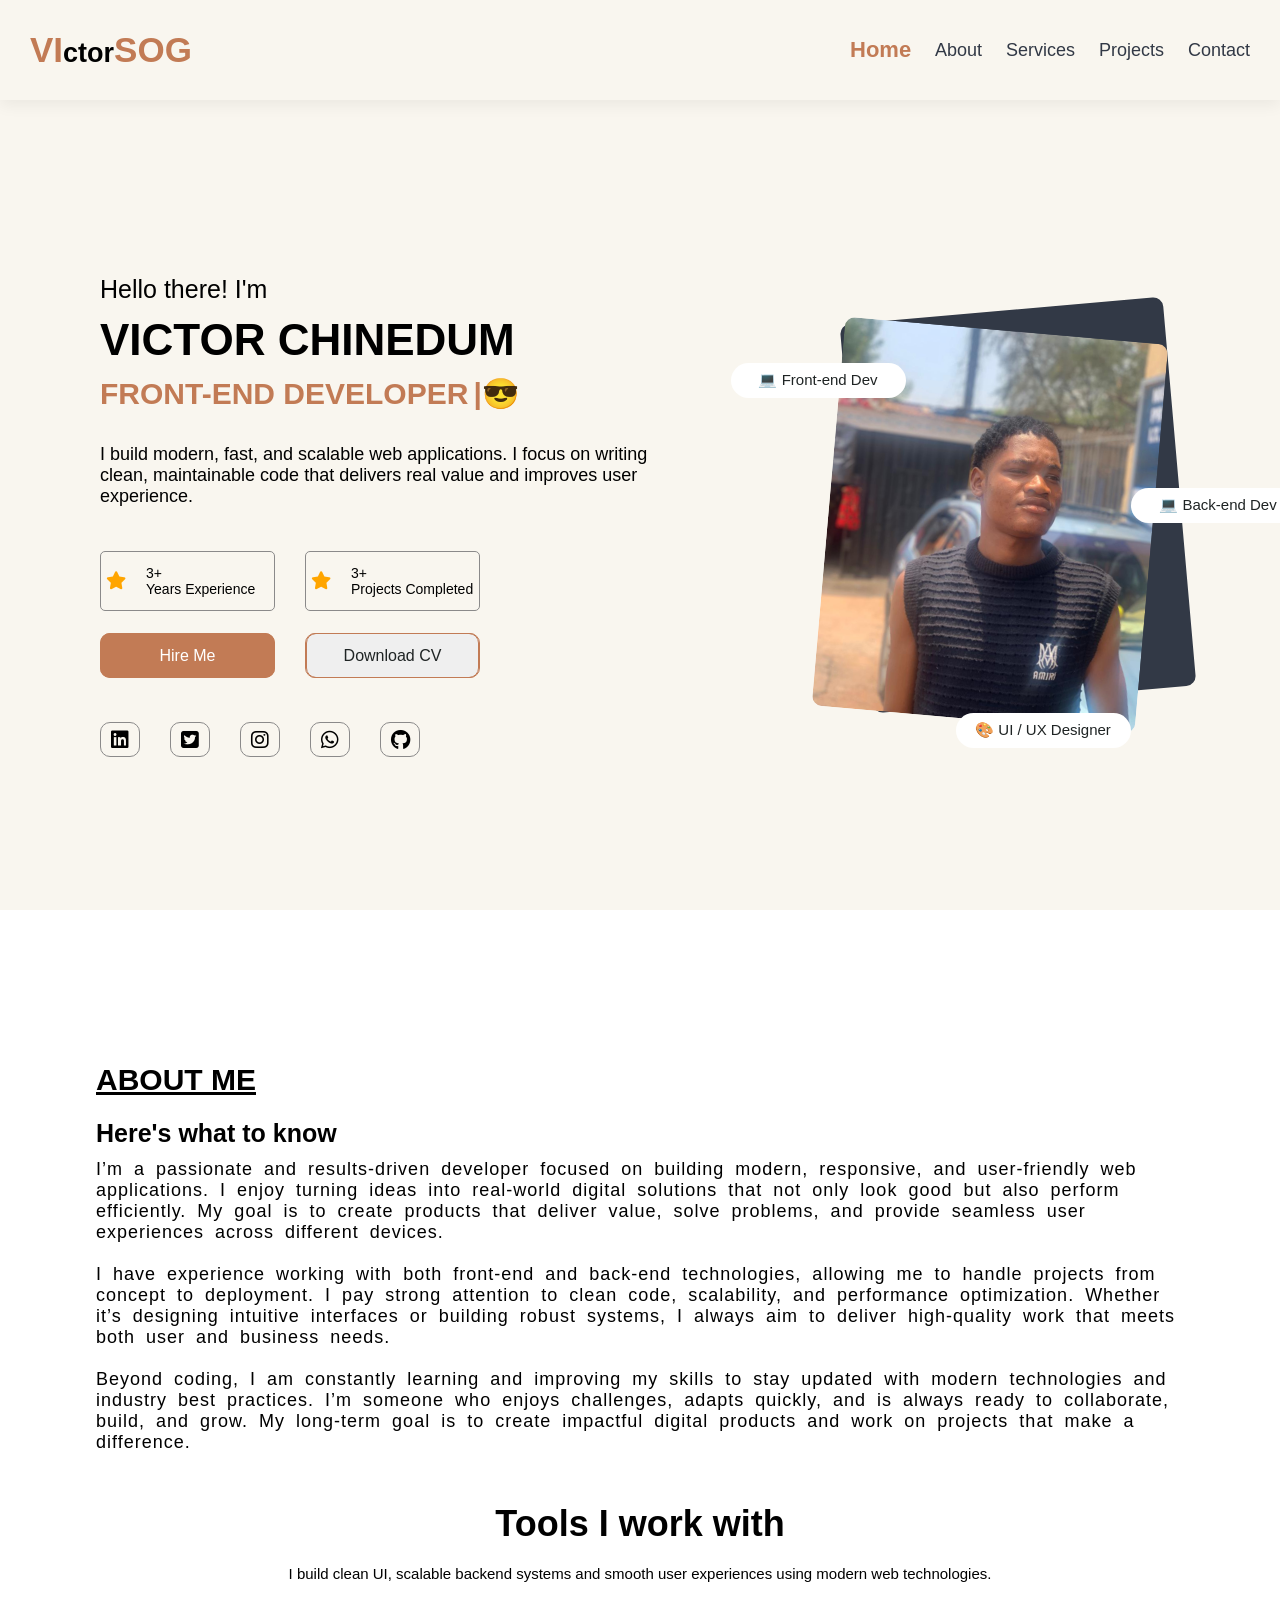
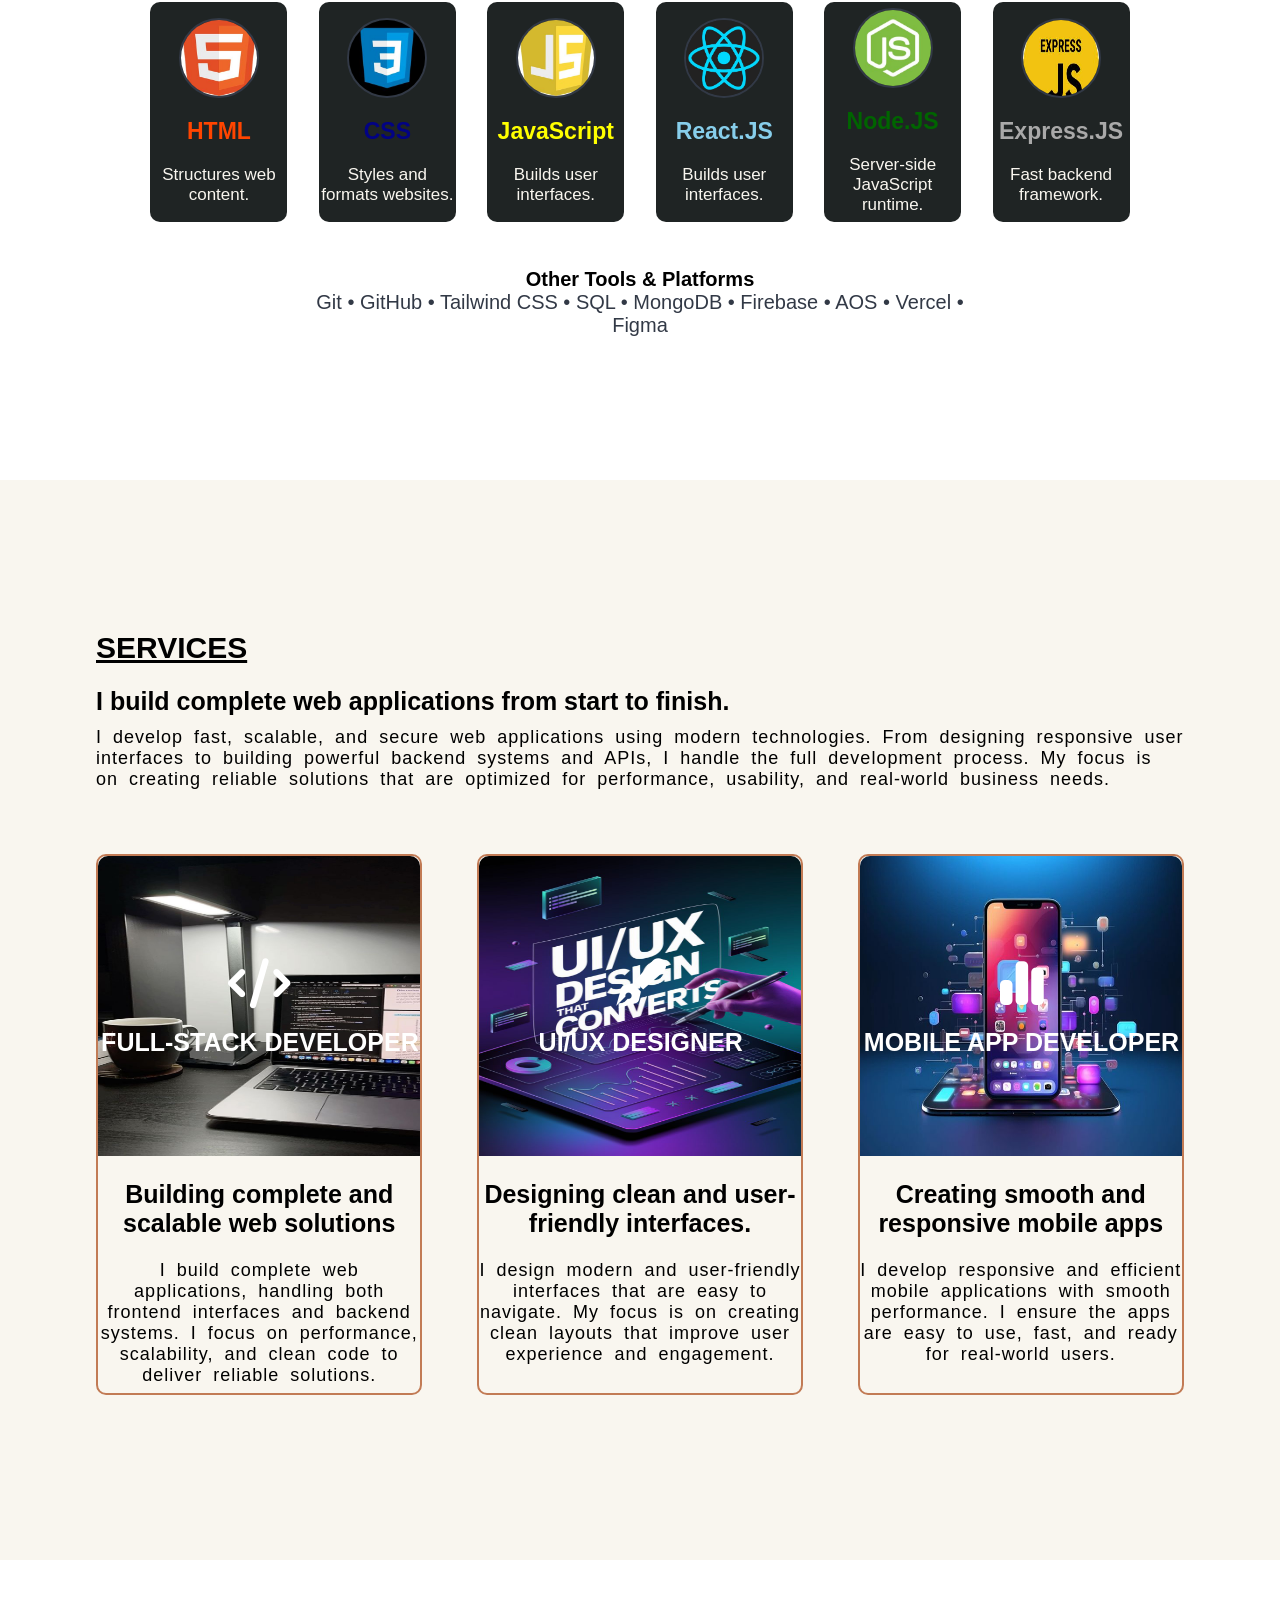
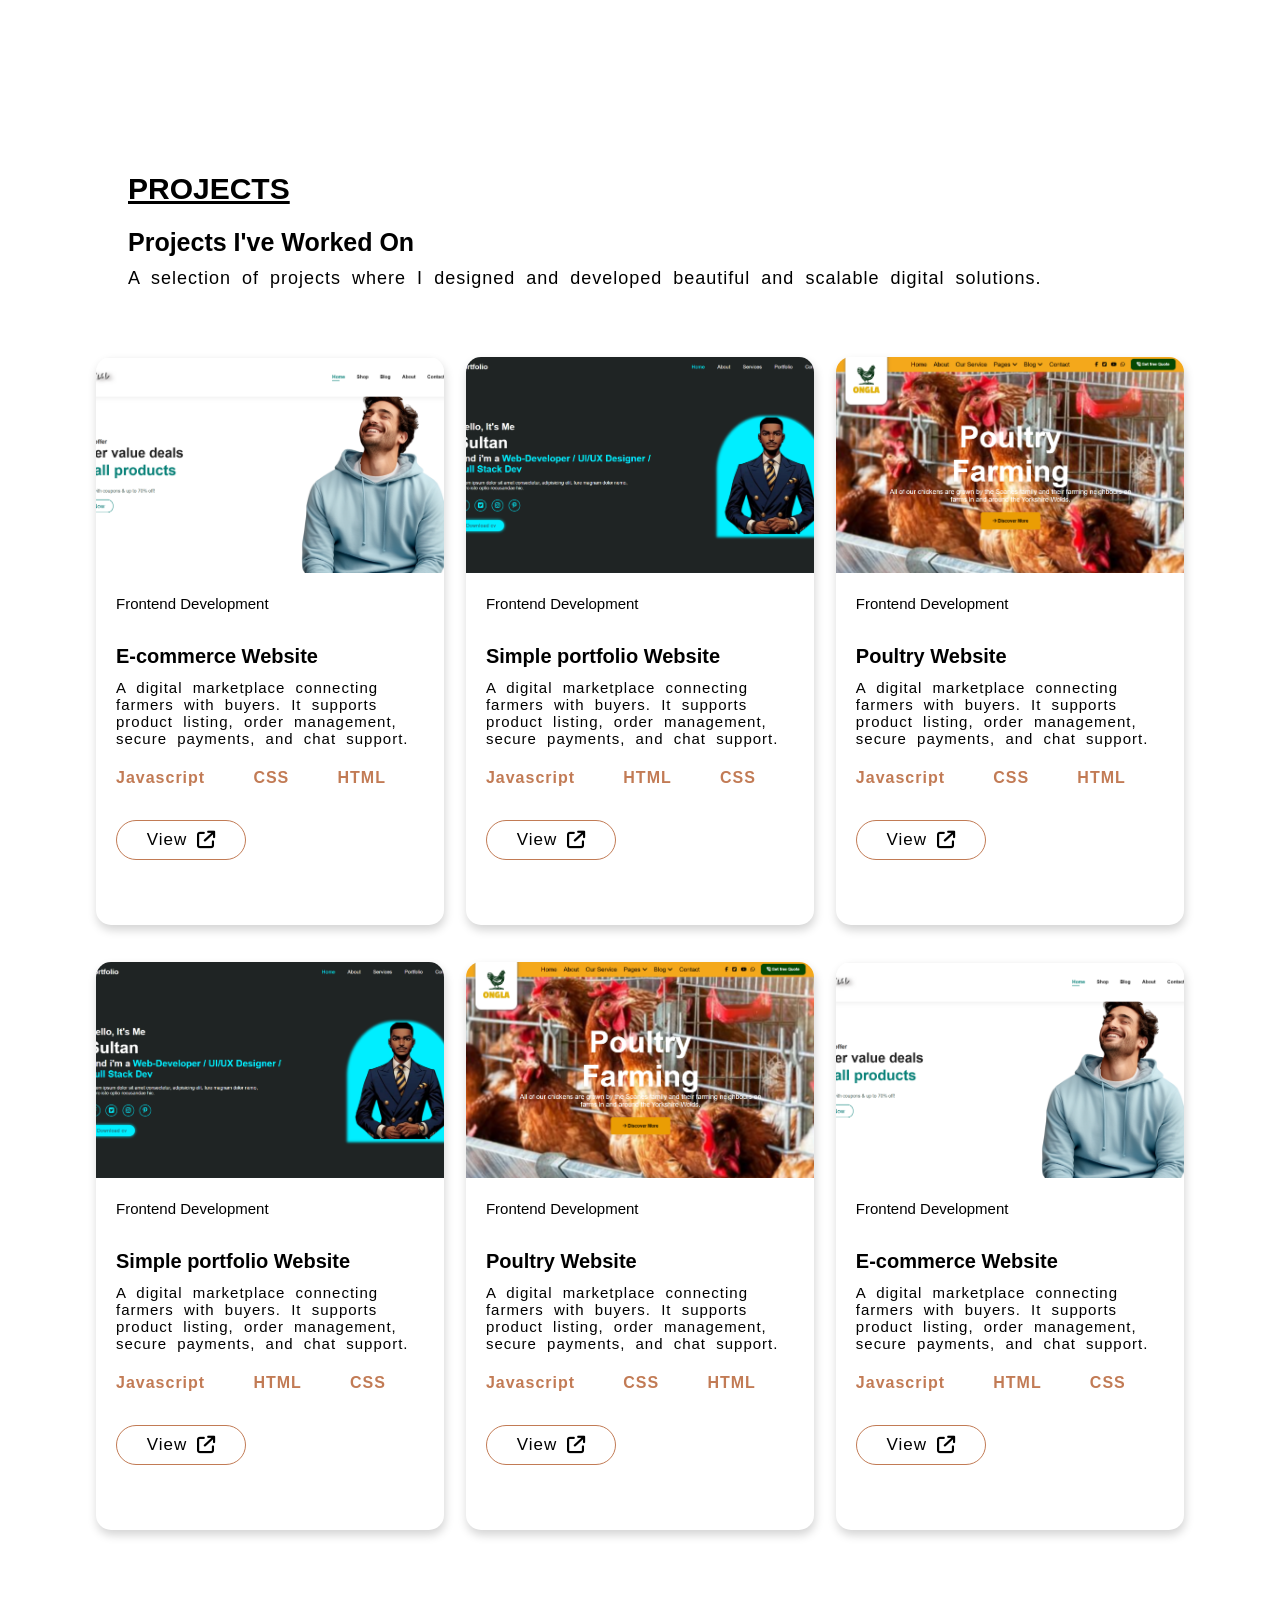
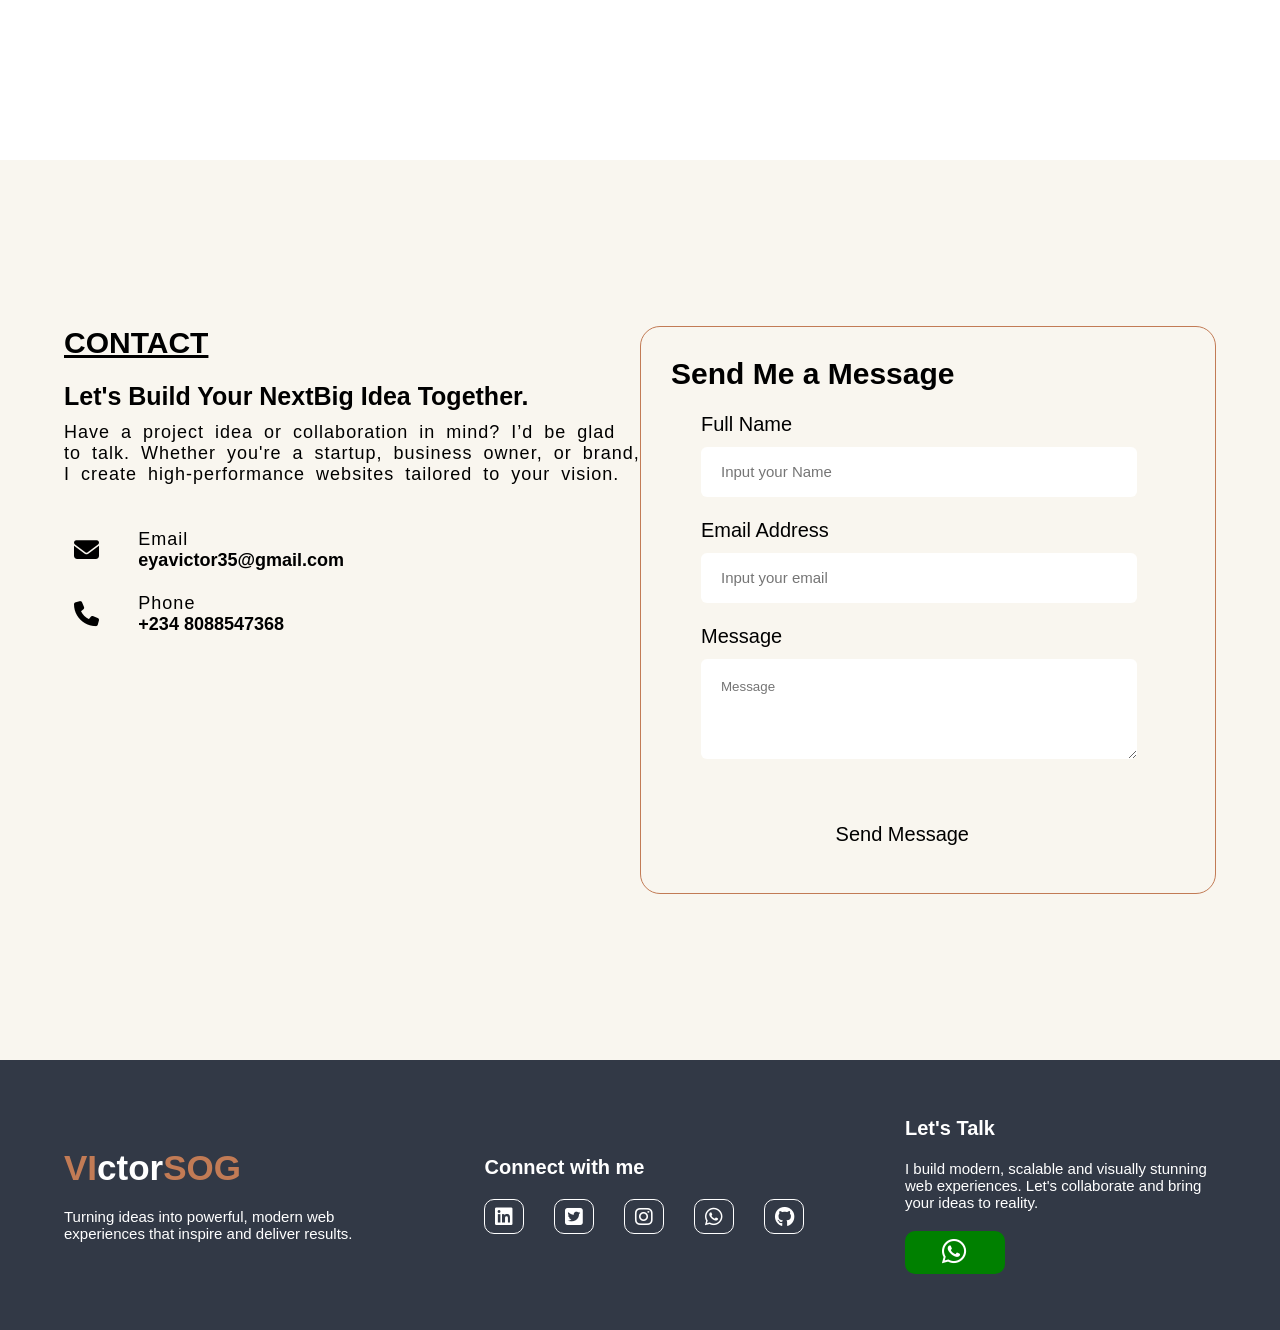
==== commit 2ce2cb27: "Phone screen update" ====
--- a/index.html
+++ b/index.html
@@ -13,7 +13,7 @@
         <h1><span>VI</span>ctor<span>SOG</span></h1>
         <div>
             <ul id="navbar-items">
-                <li><a class="active" href="#">Home</a></li>
+                <li><a class="active" href="#hero">Home</a></li>
                 <li><a href="#About">About</a></li>
                 <li><a href="#Services">Services</a></li>
                 <li><a href="#Projects">Projects</a></li>
@@ -154,7 +154,7 @@
                 </div>
                 <div class="about-img-holder">
                     <div class="im"><img src="images/imgJS.jpg" alt=""></div>
-                    <div><h3 class="im4">JavaScritp</h3></div>
+                    <div><h3 class="im4">JavaScript</h3></div>
                     <div><P>Builds user interfaces.</P></div>
                 </div>
                 <div class="about-img-holder">
@@ -266,16 +266,16 @@
                 <br>
                 <br>
                 <br>
-                <h3>Book Appointment Website</h3>
+                <h3>E-commerce Website</h3>
                 <br>
                 <p>A digital marketplace connecting farmers with buyers. It supports product listing, order management, secure payments, and chat support.</p>
                 <br>
                 <br>
                 <div class="pr-1">
                     <p>Javascript</p>
-                    <p>Node.js</p>
-                    <p>SQL</p>
-                    <p>Flutter</p>
+                    <p>CSS</p>
+                    <p>HTML</p>
+                    <p></p>
                 </div>
                 <br>
                 <br>
@@ -292,16 +292,16 @@
                 <br>
                 <br>
                 <br>
-                <h3>Book Appointment Website</h3>
+                <h3>Simple portfolio Website</h3>
                 <br>
                 <p>A digital marketplace connecting farmers with buyers. It supports product listing, order management, secure payments, and chat support.</p>
                 <br>
                 <br>
                 <div class="pr-1">
                     <p>Javascript</p>
-                    <p>Node.js</p>
-                    <p>SQL</p>
-                    <p>Flutter</p>
+                    <p>HTML</p>
+                    <p>CSS</p>
+                    <p></p>
                 </div>
                 <br>
                 <br>
@@ -318,16 +318,16 @@
                 <br>
                 <br>
                 <br>
-                <h3>Book Appointment Website</h3>
+                <h3>Poultry Website</h3>
                 <br>
                 <p>A digital marketplace connecting farmers with buyers. It supports product listing, order management, secure payments, and chat support.</p>
                 <br>
                 <br>
                 <div class="pr-1">
                     <p>Javascript</p>
-                    <p>Node.js</p>
-                    <p>SQL</p>
-                    <p>Flutter</p>
+                    <p>CSS</p>
+                    <p>HTML</p>
+                    <p></p>
                 </div>
                 <br>
                 <br>
@@ -344,16 +344,16 @@
                 <br>
                 <br>
                 <br>
-                <h3>Book Appointment Website</h3>
+                <h3>Simple portfolio Website</h3>
                 <br>
                 <p>A digital marketplace connecting farmers with buyers. It supports product listing, order management, secure payments, and chat support.</p>
                 <br>
                 <br>
                 <div class="pr-1">
                     <p>Javascript</p>
-                    <p>Node.js</p>
-                    <p>SQL</p>
-                    <p>Flutter</p>
+                    <p>HTML</p>
+                    <p>CSS</p>
+                    <p></p>
                 </div>
                 <br>
                 <br>
@@ -370,16 +370,16 @@
                 <br>
                 <br>
                 <br>
-                <h3>Book Appointment Website</h3>
+                <h3>Poultry Website</h3>
                 <br>
                 <p>A digital marketplace connecting farmers with buyers. It supports product listing, order management, secure payments, and chat support.</p>
                 <br>
                 <br>
                 <div class="pr-1">
                     <p>Javascript</p>
-                    <p>Node.js</p>
-                    <p>SQL</p>
-                    <p>Flutter</p>
+                    <p>CSS</p>
+                    <p>HTML</p>
+                    <p></p>
                 </div>
                 <br>
                 <br>
@@ -396,16 +396,16 @@
                 <br>
                 <br>
                 <br>
-                <h3>Book Appointment Website</h3>
+                <h3>E-commerce Website</h3>
                 <br>
                 <p>A digital marketplace connecting farmers with buyers. It supports product listing, order management, secure payments, and chat support.</p>
                 <br>
                 <br>
                 <div class="pr-1">
                     <p>Javascript</p>
-                    <p>Node.js</p>
-                    <p>SQL</p>
-                    <p>Flutter</p>
+                    <p>HTML</p>
+                    <p>CSS</p>
+                    <p></p>
                 </div>
                 <br>
                 <br>
--- a/styles.css
+++ b/styles.css
@@ -740,7 +740,7 @@
 /* FOOTER SECTIONS */
 #footer{
     width: 100%;
-    height: 30vh;
+    min-height: 30vh;
     background-color: var(--second-bg-color);
     display: flex;
     align-items: center;
@@ -830,9 +830,276 @@
 
 
 
-
-
-
-
-
-
+/* RESPONSIVENESS */
+@media (max-width: 768px){
+
+    #hero{
+        flex-direction: column;
+        padding: 5rem;
+    }
+
+    .hero-txt-container{
+        width: 100%;
+        text-align: center;
+    }
+
+    .hero-img-container{
+        width: 60%;
+        margin-top: 3rem;
+    }
+
+    .about-preimg{
+        flex-wrap: wrap;
+        gap: 2rem;
+        justify-content: center;
+    }
+
+    .about-img-holder{
+        width: 30%;
+    }
+
+    .service-img-container{
+        flex-direction: column;
+        height: auto;
+        gap: 2rem;
+    }
+
+    .ser-img-container{
+        width: 100%;
+    }
+
+    .projects-img-container{
+        flex-wrap: wrap;
+        height: auto;
+    }
+
+    .img-cont{
+        width: 48%;
+    }
+
+    .contact-container{
+        flex-direction: column;
+    }
+
+    .contact-txt-container,
+    .contact-input-container{
+        width: 100%;
+    }
+
+}
+
+
+@media (max-width: 480px) {
+
+    html{
+        font-size: 55%;
+        /* overflow: hidden; */
+    }
+    body{
+        overflow: hidden;
+    }
+
+     #navbar-items{
+        position: fixed;
+        top: 100px;
+        right: -100%; /* hidden */
+        width: 70%;
+        height: 100vh;
+        background: white;
+        flex-direction: column;
+        align-items: center;
+        justify-content: flex-start;
+        padding-top: 3rem;
+        gap: 2rem;
+        transition: 0.5s ease;
+        display: flex;
+    }
+    #close{
+        position: absolute;
+        top: 20px;
+        right: 20px;
+        font-size: 2rem;
+        display: block;
+    }
+
+    #navbar-items.active{
+        right: 0; /* show */
+    }
+
+
+    #navbar{
+        padding: 2rem;
+    }
+
+
+    #mobile{
+        display: block;
+        font-size: 2.5rem;
+    }
+
+    #hero{
+        flex-direction: column;
+        padding: 4rem 2rem;
+        text-align: center;
+        /* min-height: 110vh; */
+    }
+
+    .hero-txt-container{
+        width: 100%;
+        height: auto;
+    }
+
+    .hero-img-container{
+    width: 83%;
+    height: 395px;
+    /* border: 1px solid red; */
+    margin-top: 7rem;
+    margin-bottom: 10rem;
+    }
+    .pre-img{
+        height: 100%;
+        width: 100%;
+
+    }
+    .hero-img-container img{
+        height: 100%;
+        width: 100%;
+    }
+    
+    .hero-img-container img{
+    margin-top: -43rem;
+    }
+
+    .m-div1,
+    .m-div5,
+    .m-div6{
+        display: flex;
+        /* flex-direction: column; */
+        align-items: center;
+        justify-content: center;
+        /* border: 1px solid red; */
+        gap: 2rem;
+        width: 100%;
+    }
+    .m-div4e{
+    /* margin-top: 58rem; */
+        /* margin-top: -4rem; */
+    }
+    .m-div4d{
+        margin-top: -13rem;
+    }
+
+    #About{
+        padding: 3rem;
+    }
+    .about-txt{
+        width: 100%;
+    }
+    .about-img{
+        width: 100%;
+    }
+
+    .about-preimg{
+        flex-wrap: wrap;
+        justify-content: center;
+        gap: 2rem;
+    }
+    .about-img p{
+        text-align: center;
+    }
+
+    .about-img-holder{
+        width: 45%;
+    }
+    .about-more{
+        margin-top: 55rem;
+        margin-bottom: 0rem;
+        width: 99%;
+    }
+
+    #Services{
+        padding-top: 3rem;
+        padding-bottom: 3rem;
+    }
+    .service-img-container{
+        flex-direction: column;
+        gap: 4rem;
+    }
+
+    .ser-img-container{
+        width: 100%;
+        padding-bottom: 2rem;
+    }
+    .ser1{
+        width: 100%;
+    }
+    .ser1 h3{
+        margin-top: 3rem;
+        margin-right: 8rem;
+    }
+    
+    #Projects{
+        padding-top: 3rem;
+        padding-bottom: 3rem;
+    }
+
+    .projects-img-container{
+        flex-direction: column;
+        gap: 3rem;
+    }
+
+    .img-cont{
+        width: 100%;
+        height: auto;
+        padding-bottom: 2rem;
+    }
+
+    .contact-container{
+        flex-direction: column;
+    }
+
+    #Contact{
+        padding-top: 3rem;
+        padding-bottom: 3rem;
+    }
+    .contact-txt-container,
+    .contact-input-container{
+        width: 100%;
+    }
+    .ct-3{
+        margin-bottom: 4rem;
+    }
+    .contact-input-container{
+        margin: 0;
+    }
+    .contact-input-container div input, textarea{
+        width: 100%;
+    }
+    .contact-input-container div textarea{
+        width: 100%;
+        resize: none;
+    }
+
+    #footer{
+        padding-top: 3rem;
+        padding-bottom: 3rem;
+
+    }
+    .footer-container{
+        flex-direction: column;
+        gap: 8rem;
+        width: 100%;
+    }
+    .footer-contact, .footer-connect,.footer-txt-1{
+        width: 80%;
+    }
+    .footer-connect h3,.footer-contact h3{
+        font-size: 3rem;
+    }
+    .footer-txt-1 p, .footer-contact p{
+        font-size: 2rem;
+    }
+    .m-div6{
+        margin-right: 12rem;
+    }
+}
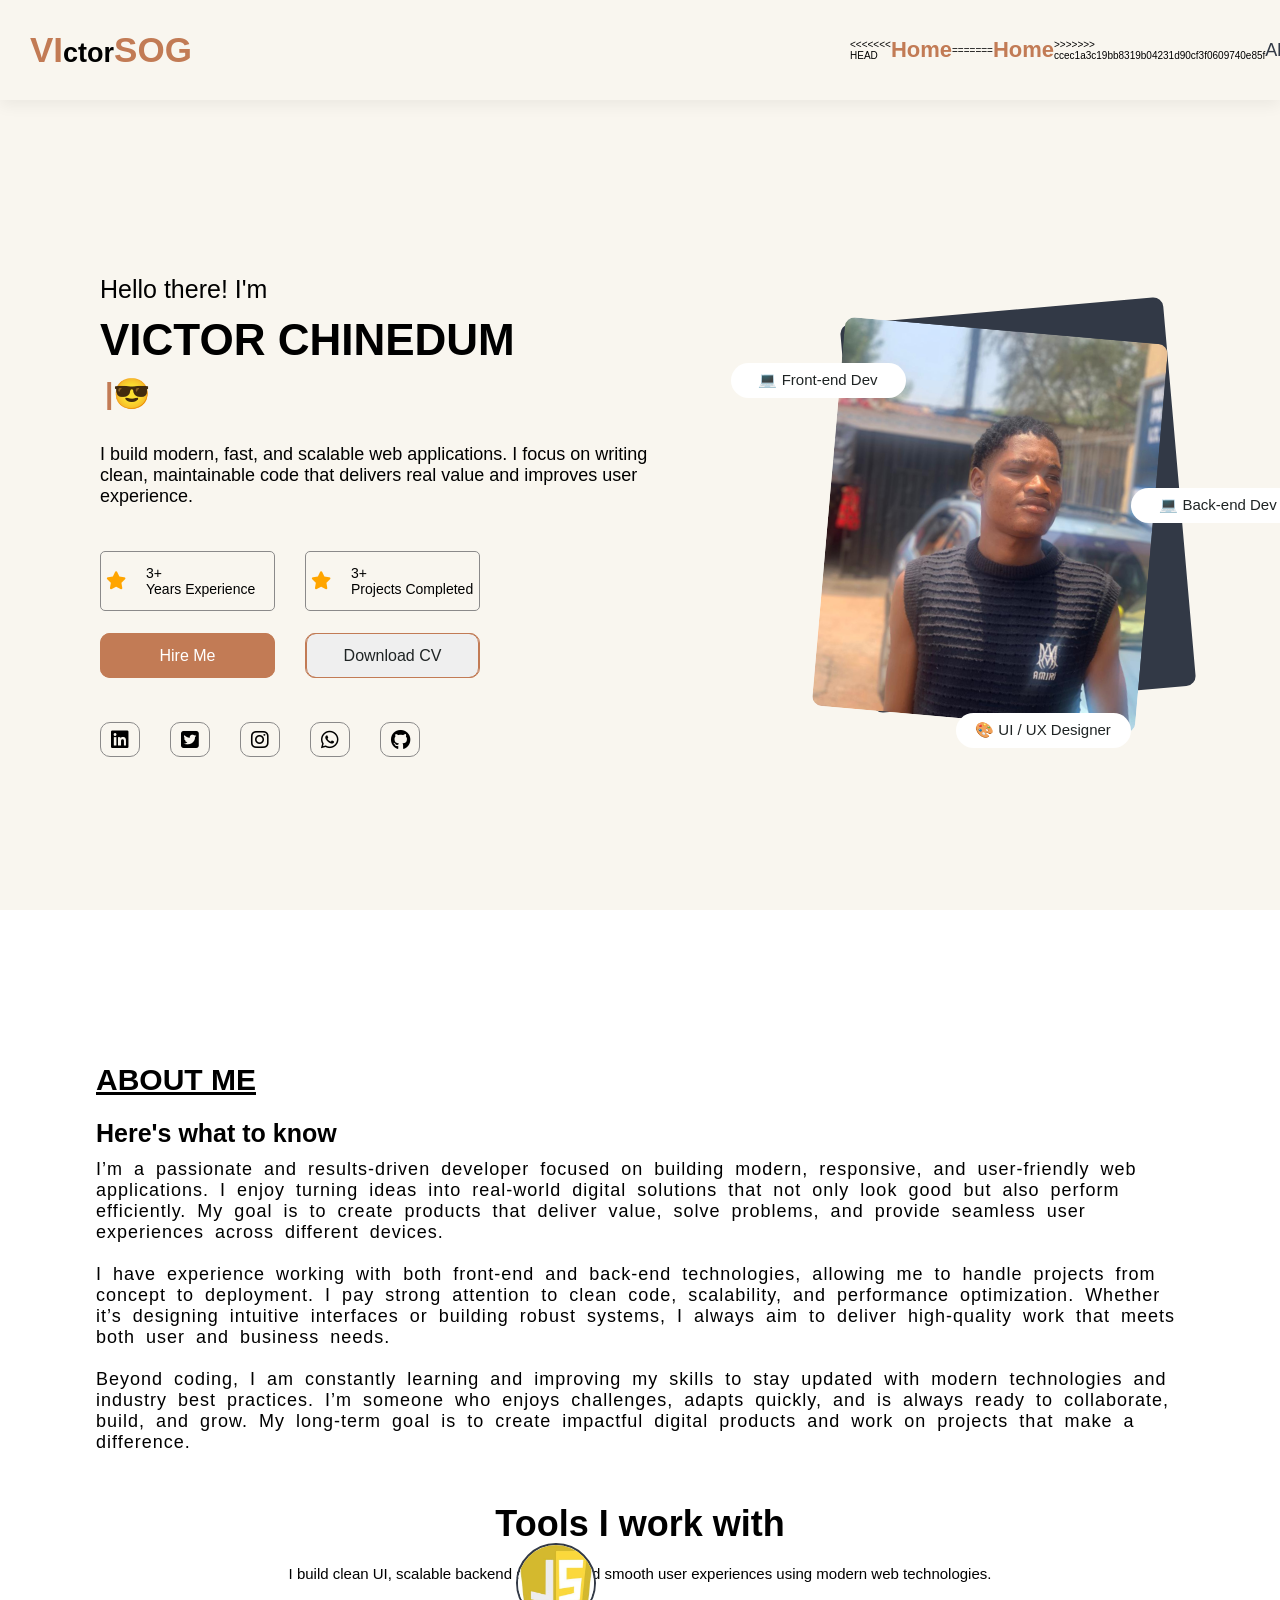
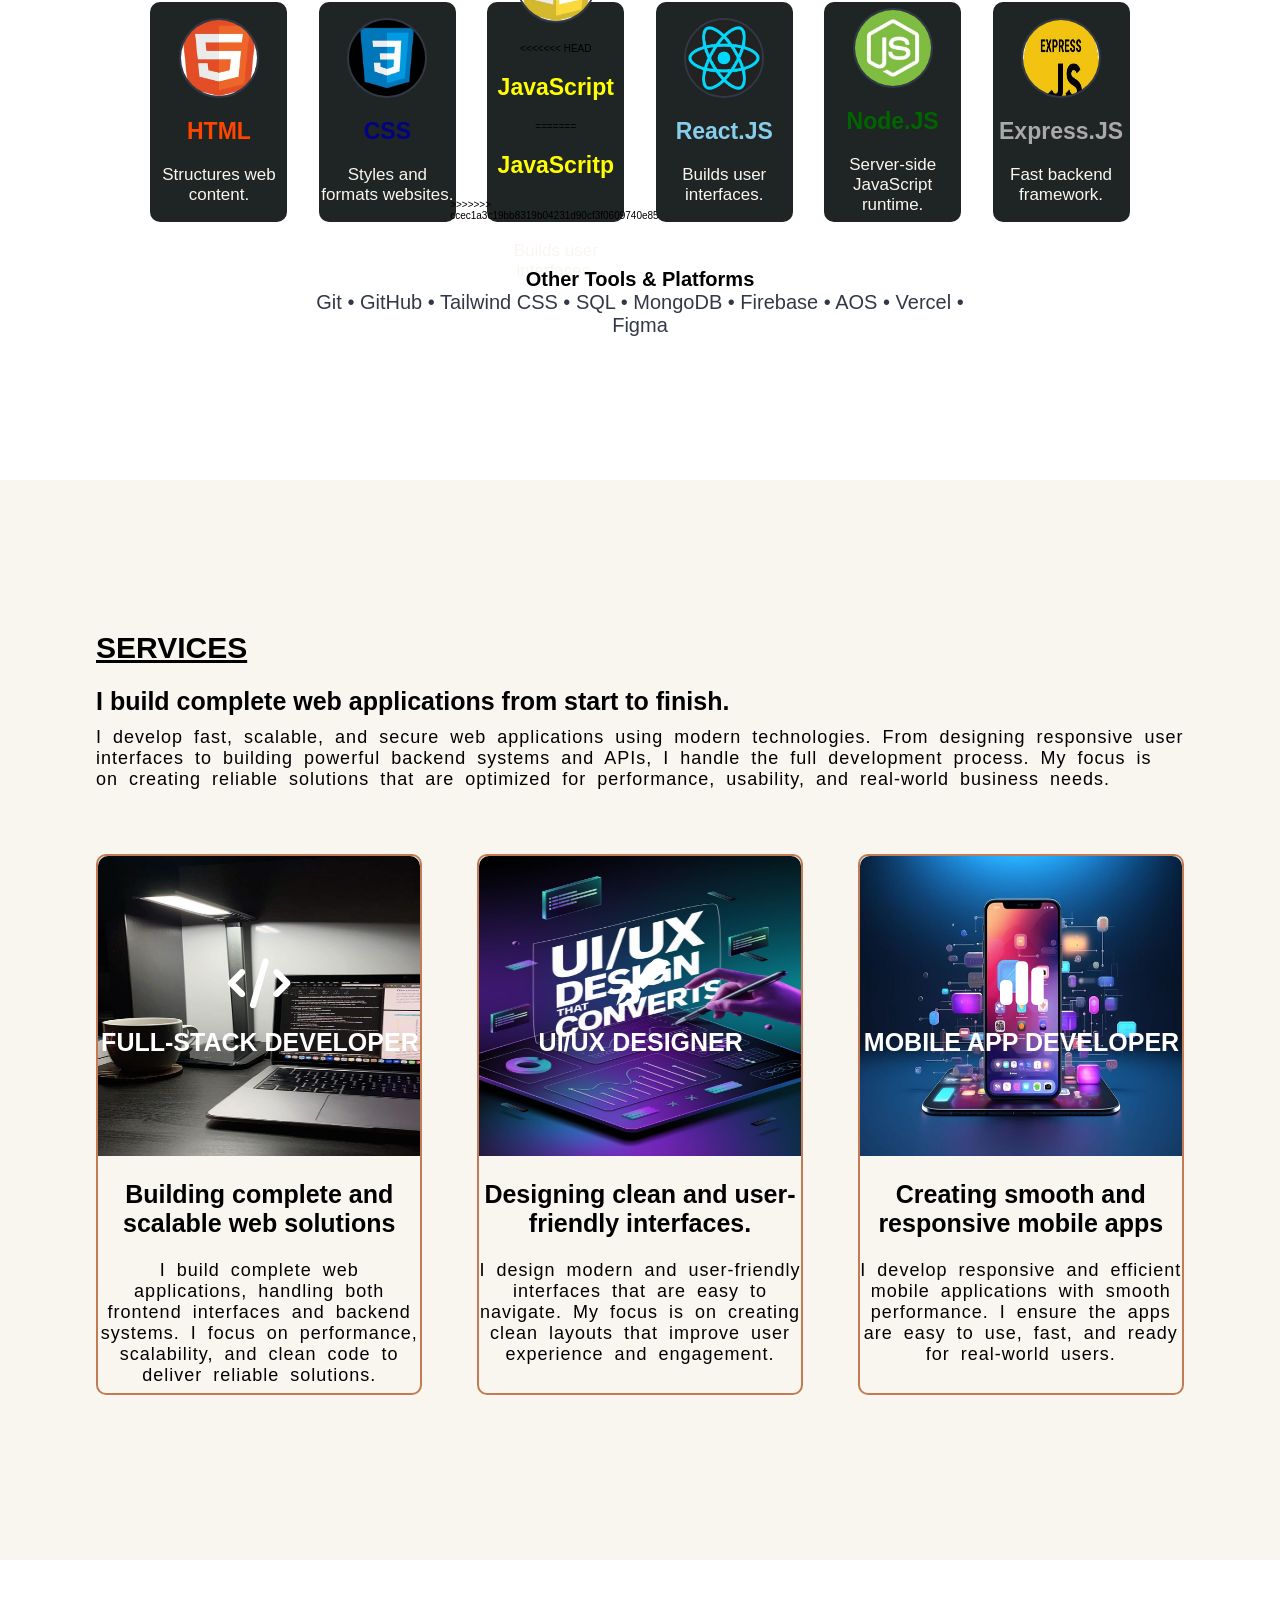
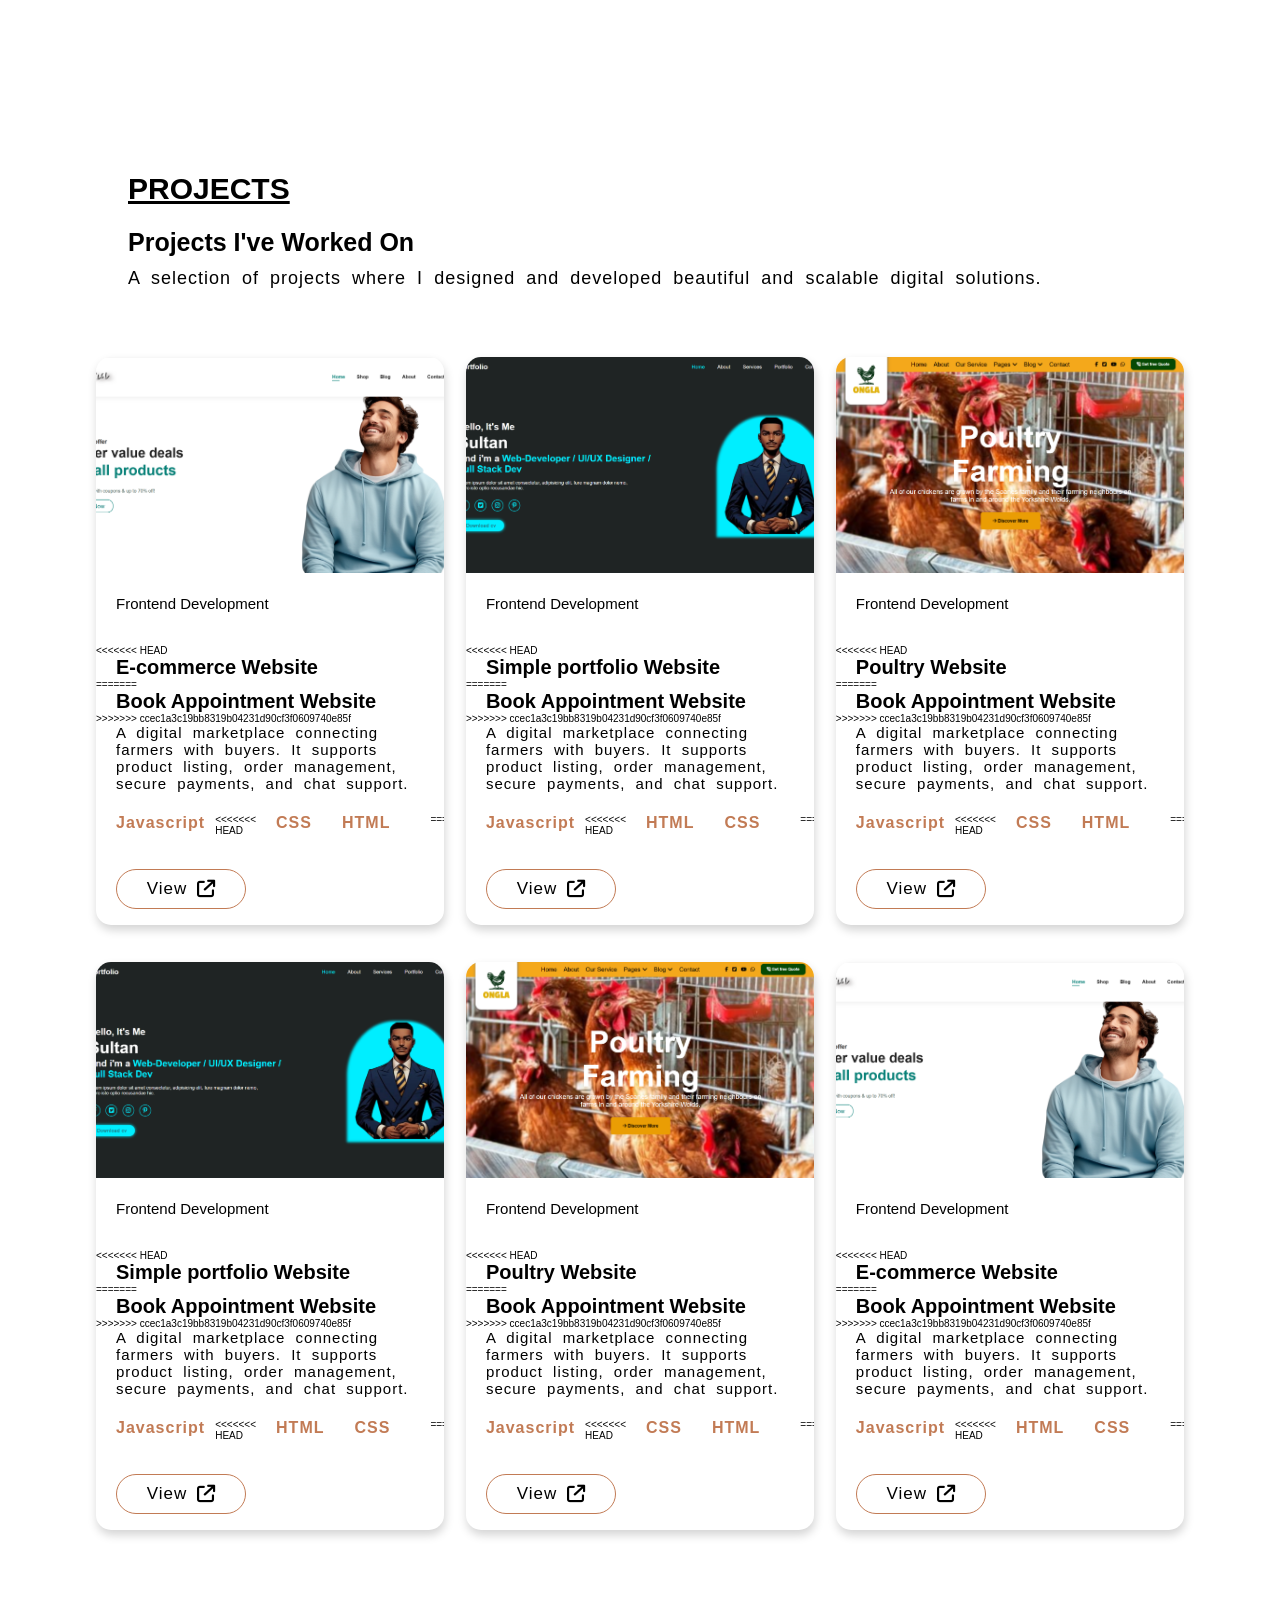
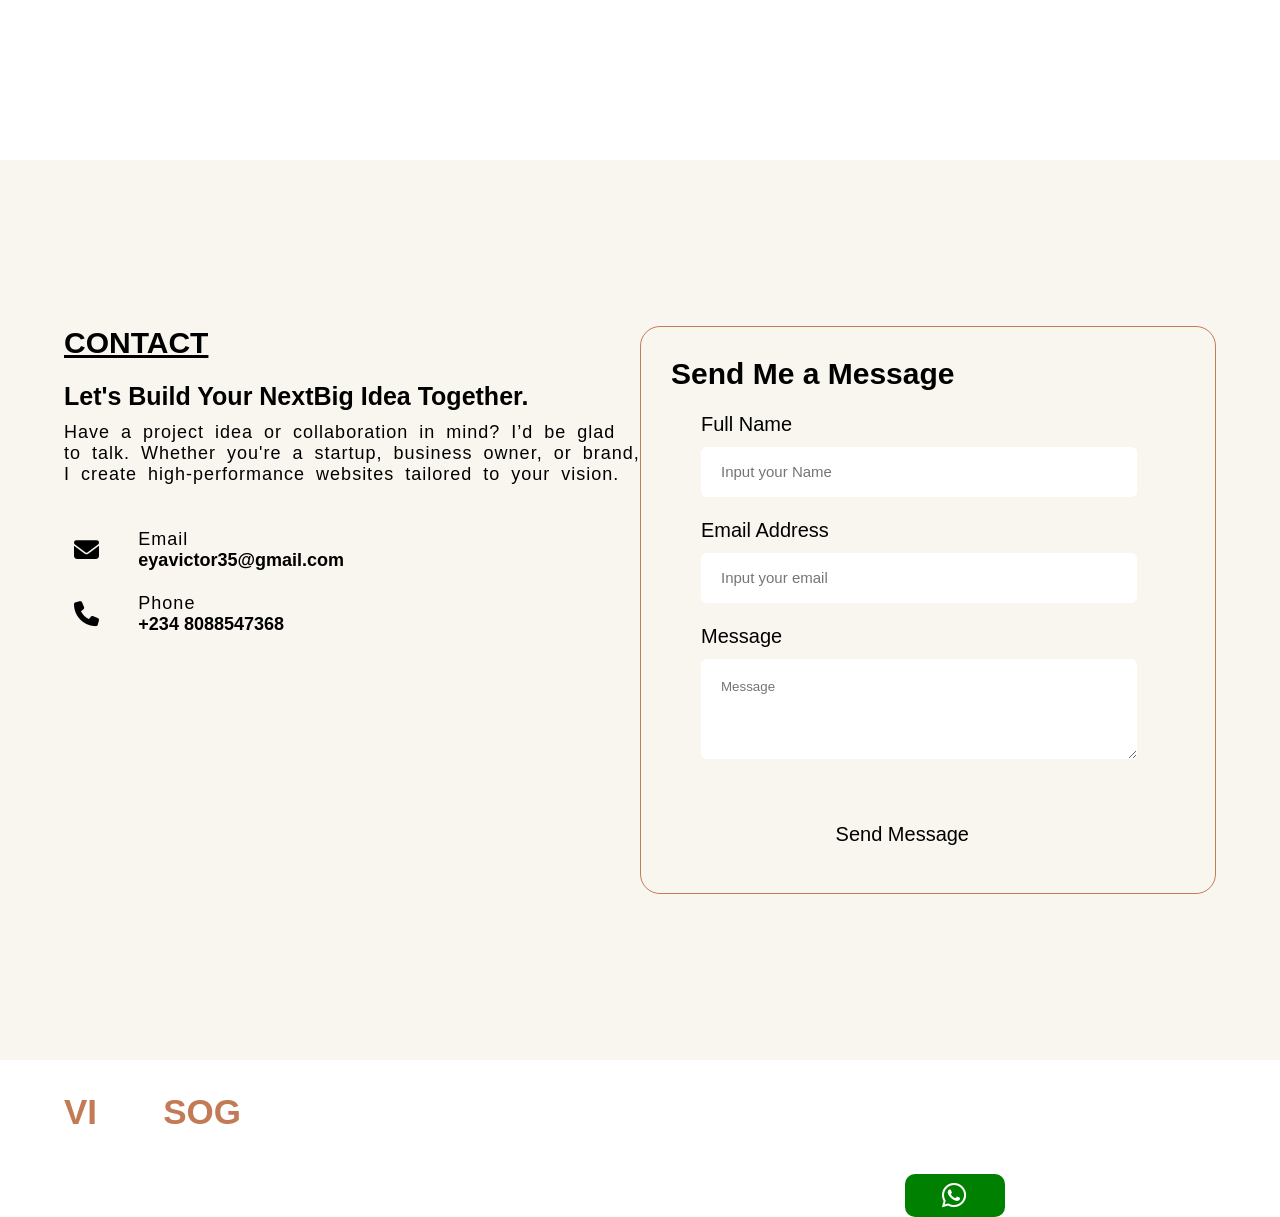
==== commit 8fe2d027: "Fix merge conflict" ====
--- a/index.html
+++ b/index.html
@@ -13,7 +13,11 @@
         <h1><span>VI</span>ctor<span>SOG</span></h1>
         <div>
             <ul id="navbar-items">
+<<<<<<< HEAD
                 <li><a class="active" href="#hero">Home</a></li>
+=======
+                <li><a class="active" href="#">Home</a></li>
+>>>>>>> ccec1a3c19bb8319b04231d90cf3f0609740e85f
                 <li><a href="#About">About</a></li>
                 <li><a href="#Services">Services</a></li>
                 <li><a href="#Projects">Projects</a></li>
@@ -154,7 +158,11 @@
                 </div>
                 <div class="about-img-holder">
                     <div class="im"><img src="images/imgJS.jpg" alt=""></div>
+<<<<<<< HEAD
                     <div><h3 class="im4">JavaScript</h3></div>
+=======
+                    <div><h3 class="im4">JavaScritp</h3></div>
+>>>>>>> ccec1a3c19bb8319b04231d90cf3f0609740e85f
                     <div><P>Builds user interfaces.</P></div>
                 </div>
                 <div class="about-img-holder">
@@ -266,16 +274,26 @@
                 <br>
                 <br>
                 <br>
+<<<<<<< HEAD
                 <h3>E-commerce Website</h3>
+=======
+                <h3>Book Appointment Website</h3>
+>>>>>>> ccec1a3c19bb8319b04231d90cf3f0609740e85f
                 <br>
                 <p>A digital marketplace connecting farmers with buyers. It supports product listing, order management, secure payments, and chat support.</p>
                 <br>
                 <br>
                 <div class="pr-1">
                     <p>Javascript</p>
+<<<<<<< HEAD
                     <p>CSS</p>
                     <p>HTML</p>
                     <p></p>
+=======
+                    <p>Node.js</p>
+                    <p>SQL</p>
+                    <p>Flutter</p>
+>>>>>>> ccec1a3c19bb8319b04231d90cf3f0609740e85f
                 </div>
                 <br>
                 <br>
@@ -292,16 +310,26 @@
                 <br>
                 <br>
                 <br>
+<<<<<<< HEAD
                 <h3>Simple portfolio Website</h3>
+=======
+                <h3>Book Appointment Website</h3>
+>>>>>>> ccec1a3c19bb8319b04231d90cf3f0609740e85f
                 <br>
                 <p>A digital marketplace connecting farmers with buyers. It supports product listing, order management, secure payments, and chat support.</p>
                 <br>
                 <br>
                 <div class="pr-1">
                     <p>Javascript</p>
+<<<<<<< HEAD
                     <p>HTML</p>
                     <p>CSS</p>
                     <p></p>
+=======
+                    <p>Node.js</p>
+                    <p>SQL</p>
+                    <p>Flutter</p>
+>>>>>>> ccec1a3c19bb8319b04231d90cf3f0609740e85f
                 </div>
                 <br>
                 <br>
@@ -318,16 +346,26 @@
                 <br>
                 <br>
                 <br>
+<<<<<<< HEAD
                 <h3>Poultry Website</h3>
+=======
+                <h3>Book Appointment Website</h3>
+>>>>>>> ccec1a3c19bb8319b04231d90cf3f0609740e85f
                 <br>
                 <p>A digital marketplace connecting farmers with buyers. It supports product listing, order management, secure payments, and chat support.</p>
                 <br>
                 <br>
                 <div class="pr-1">
                     <p>Javascript</p>
+<<<<<<< HEAD
                     <p>CSS</p>
                     <p>HTML</p>
                     <p></p>
+=======
+                    <p>Node.js</p>
+                    <p>SQL</p>
+                    <p>Flutter</p>
+>>>>>>> ccec1a3c19bb8319b04231d90cf3f0609740e85f
                 </div>
                 <br>
                 <br>
@@ -344,16 +382,26 @@
                 <br>
                 <br>
                 <br>
+<<<<<<< HEAD
                 <h3>Simple portfolio Website</h3>
+=======
+                <h3>Book Appointment Website</h3>
+>>>>>>> ccec1a3c19bb8319b04231d90cf3f0609740e85f
                 <br>
                 <p>A digital marketplace connecting farmers with buyers. It supports product listing, order management, secure payments, and chat support.</p>
                 <br>
                 <br>
                 <div class="pr-1">
                     <p>Javascript</p>
+<<<<<<< HEAD
                     <p>HTML</p>
                     <p>CSS</p>
                     <p></p>
+=======
+                    <p>Node.js</p>
+                    <p>SQL</p>
+                    <p>Flutter</p>
+>>>>>>> ccec1a3c19bb8319b04231d90cf3f0609740e85f
                 </div>
                 <br>
                 <br>
@@ -370,16 +418,26 @@
                 <br>
                 <br>
                 <br>
+<<<<<<< HEAD
                 <h3>Poultry Website</h3>
+=======
+                <h3>Book Appointment Website</h3>
+>>>>>>> ccec1a3c19bb8319b04231d90cf3f0609740e85f
                 <br>
                 <p>A digital marketplace connecting farmers with buyers. It supports product listing, order management, secure payments, and chat support.</p>
                 <br>
                 <br>
                 <div class="pr-1">
                     <p>Javascript</p>
+<<<<<<< HEAD
                     <p>CSS</p>
                     <p>HTML</p>
                     <p></p>
+=======
+                    <p>Node.js</p>
+                    <p>SQL</p>
+                    <p>Flutter</p>
+>>>>>>> ccec1a3c19bb8319b04231d90cf3f0609740e85f
                 </div>
                 <br>
                 <br>
@@ -396,16 +454,26 @@
                 <br>
                 <br>
                 <br>
+<<<<<<< HEAD
                 <h3>E-commerce Website</h3>
+=======
+                <h3>Book Appointment Website</h3>
+>>>>>>> ccec1a3c19bb8319b04231d90cf3f0609740e85f
                 <br>
                 <p>A digital marketplace connecting farmers with buyers. It supports product listing, order management, secure payments, and chat support.</p>
                 <br>
                 <br>
                 <div class="pr-1">
                     <p>Javascript</p>
+<<<<<<< HEAD
                     <p>HTML</p>
                     <p>CSS</p>
                     <p></p>
+=======
+                    <p>Node.js</p>
+                    <p>SQL</p>
+                    <p>Flutter</p>
+>>>>>>> ccec1a3c19bb8319b04231d90cf3f0609740e85f
                 </div>
                 <br>
                 <br>
--- a/styles.css
+++ b/styles.css
@@ -740,7 +740,11 @@
 /* FOOTER SECTIONS */
 #footer{
     width: 100%;
+<<<<<<< HEAD
     min-height: 30vh;
+=======
+    height: 30vh;
+>>>>>>> ccec1a3c19bb8319b04231d90cf3f0609740e85f
     background-color: var(--second-bg-color);
     display: flex;
     align-items: center;
@@ -830,6 +834,7 @@
 
 
 
+<<<<<<< HEAD
 /* RESPONSIVENESS */
 @media (max-width: 768px){
 
@@ -1102,4 +1107,12 @@
     .m-div6{
         margin-right: 12rem;
     }
-}+}
+=======
+
+
+
+
+
+
+>>>>>>> ccec1a3c19bb8319b04231d90cf3f0609740e85f
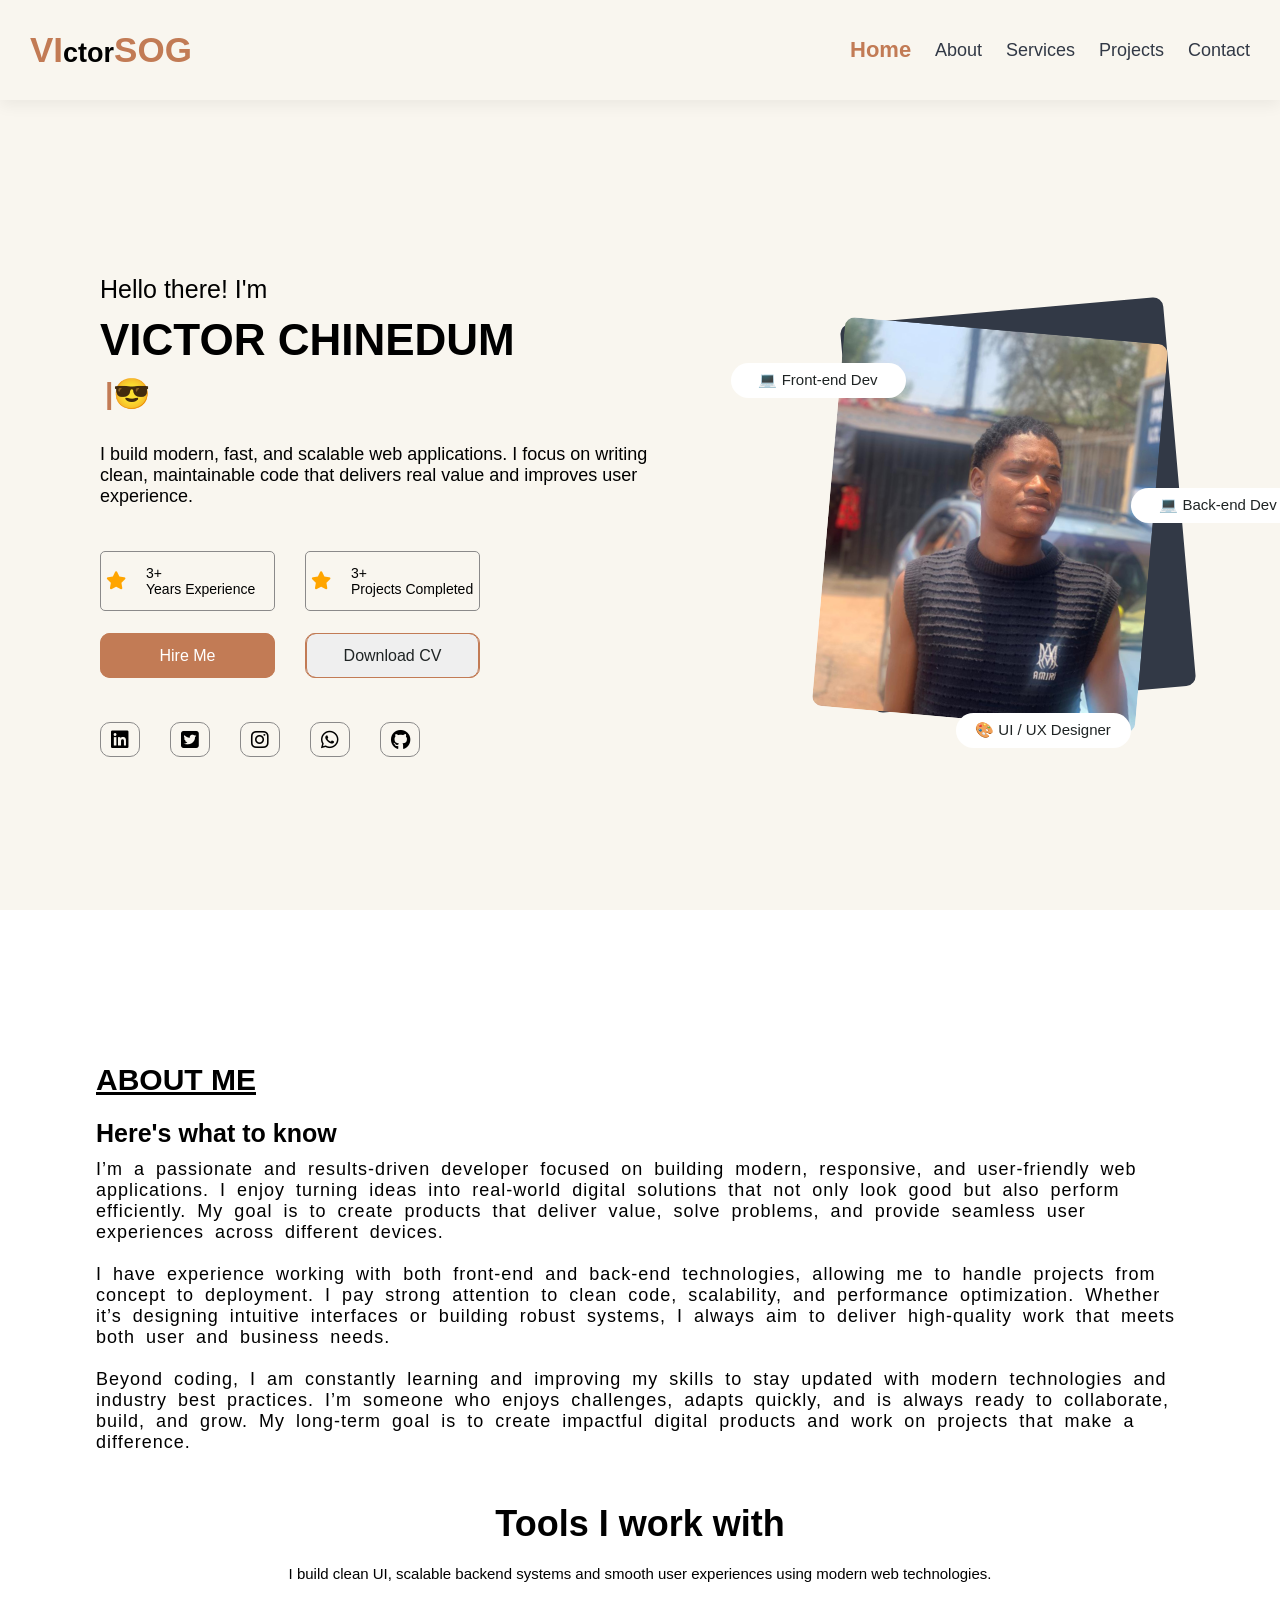
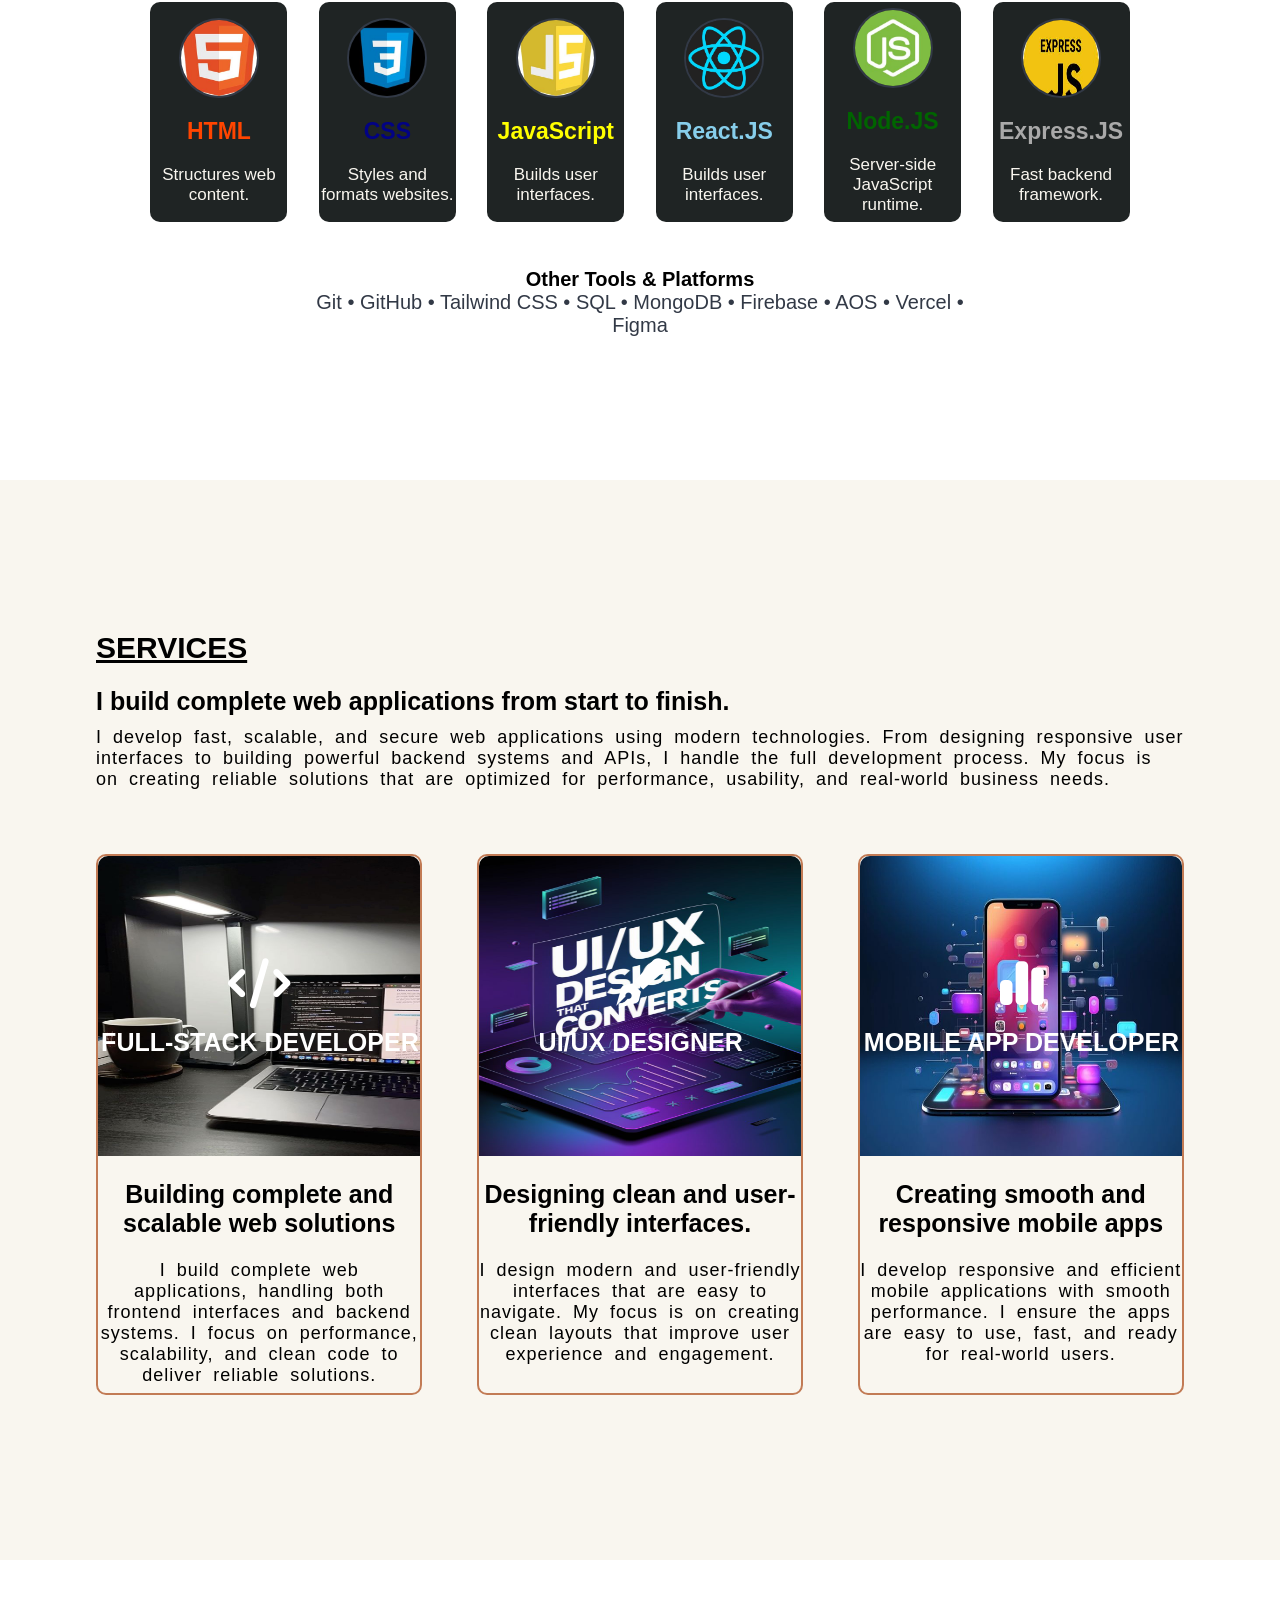
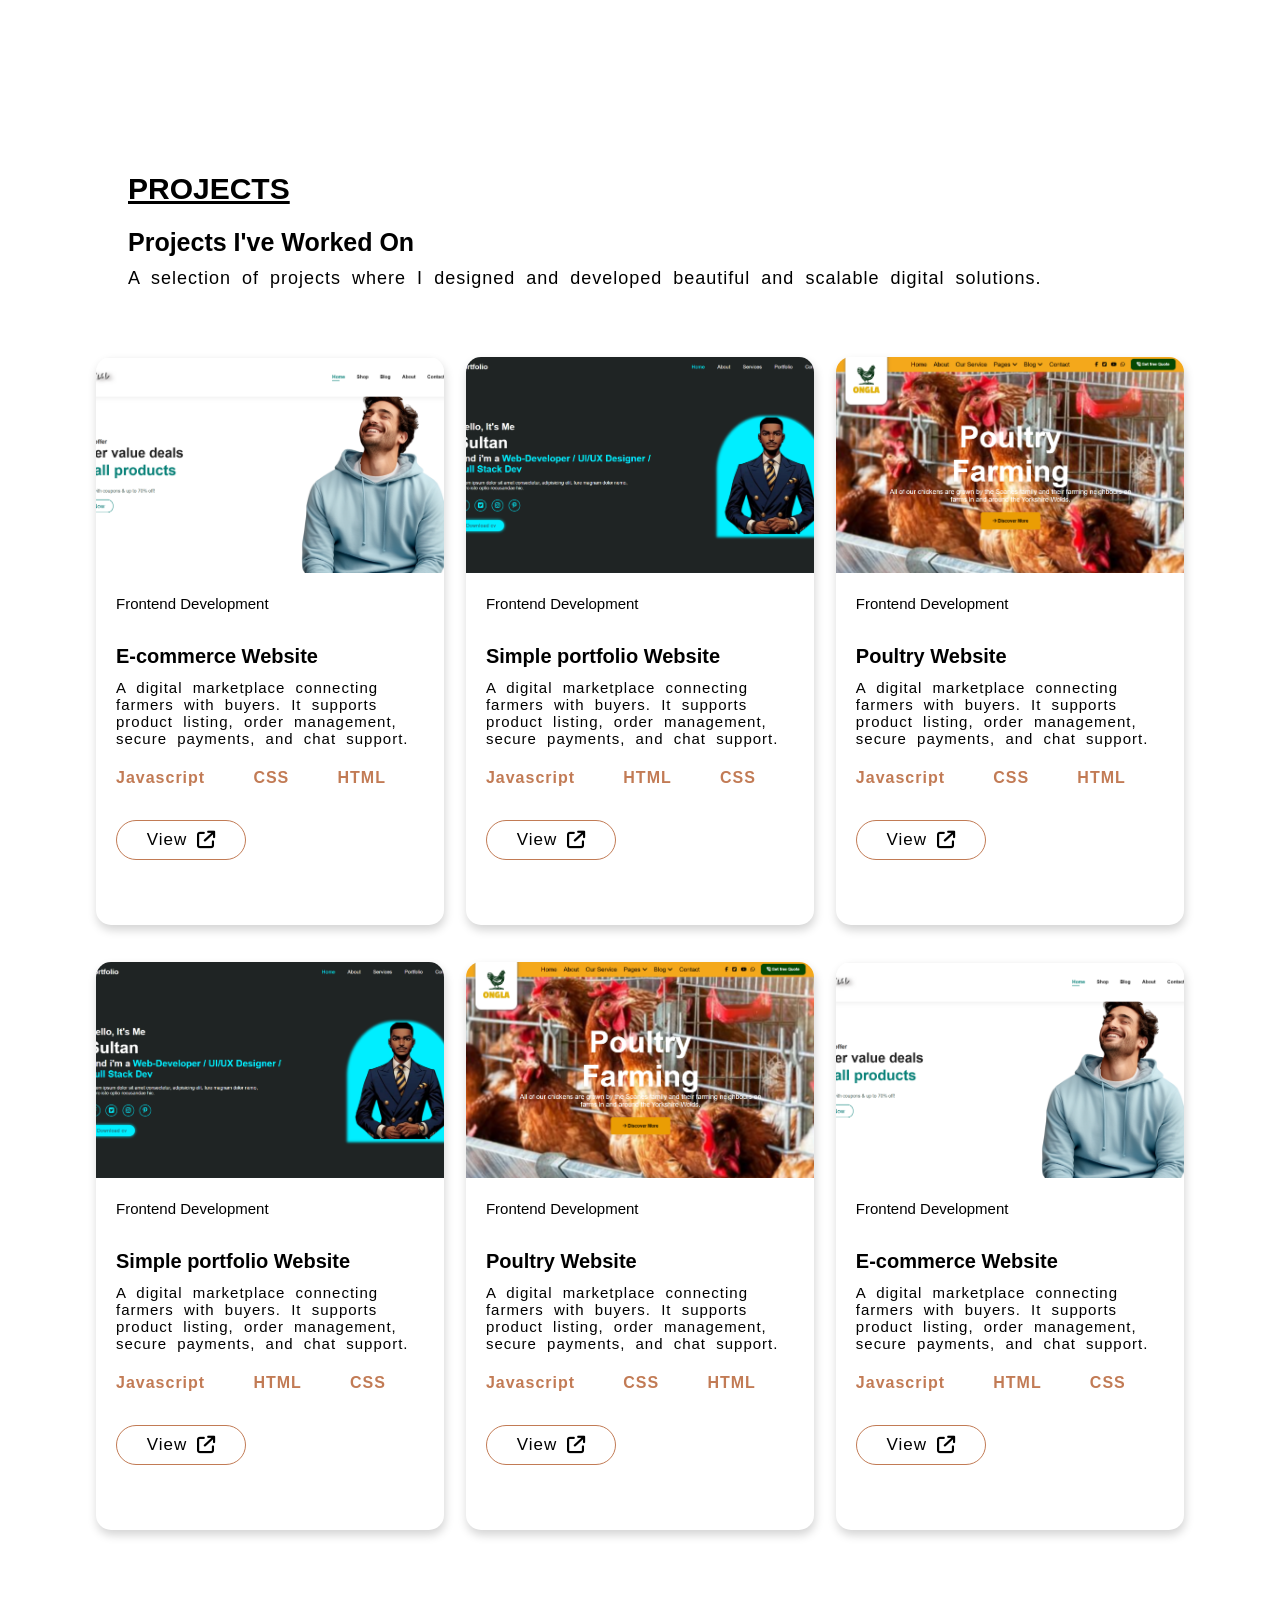
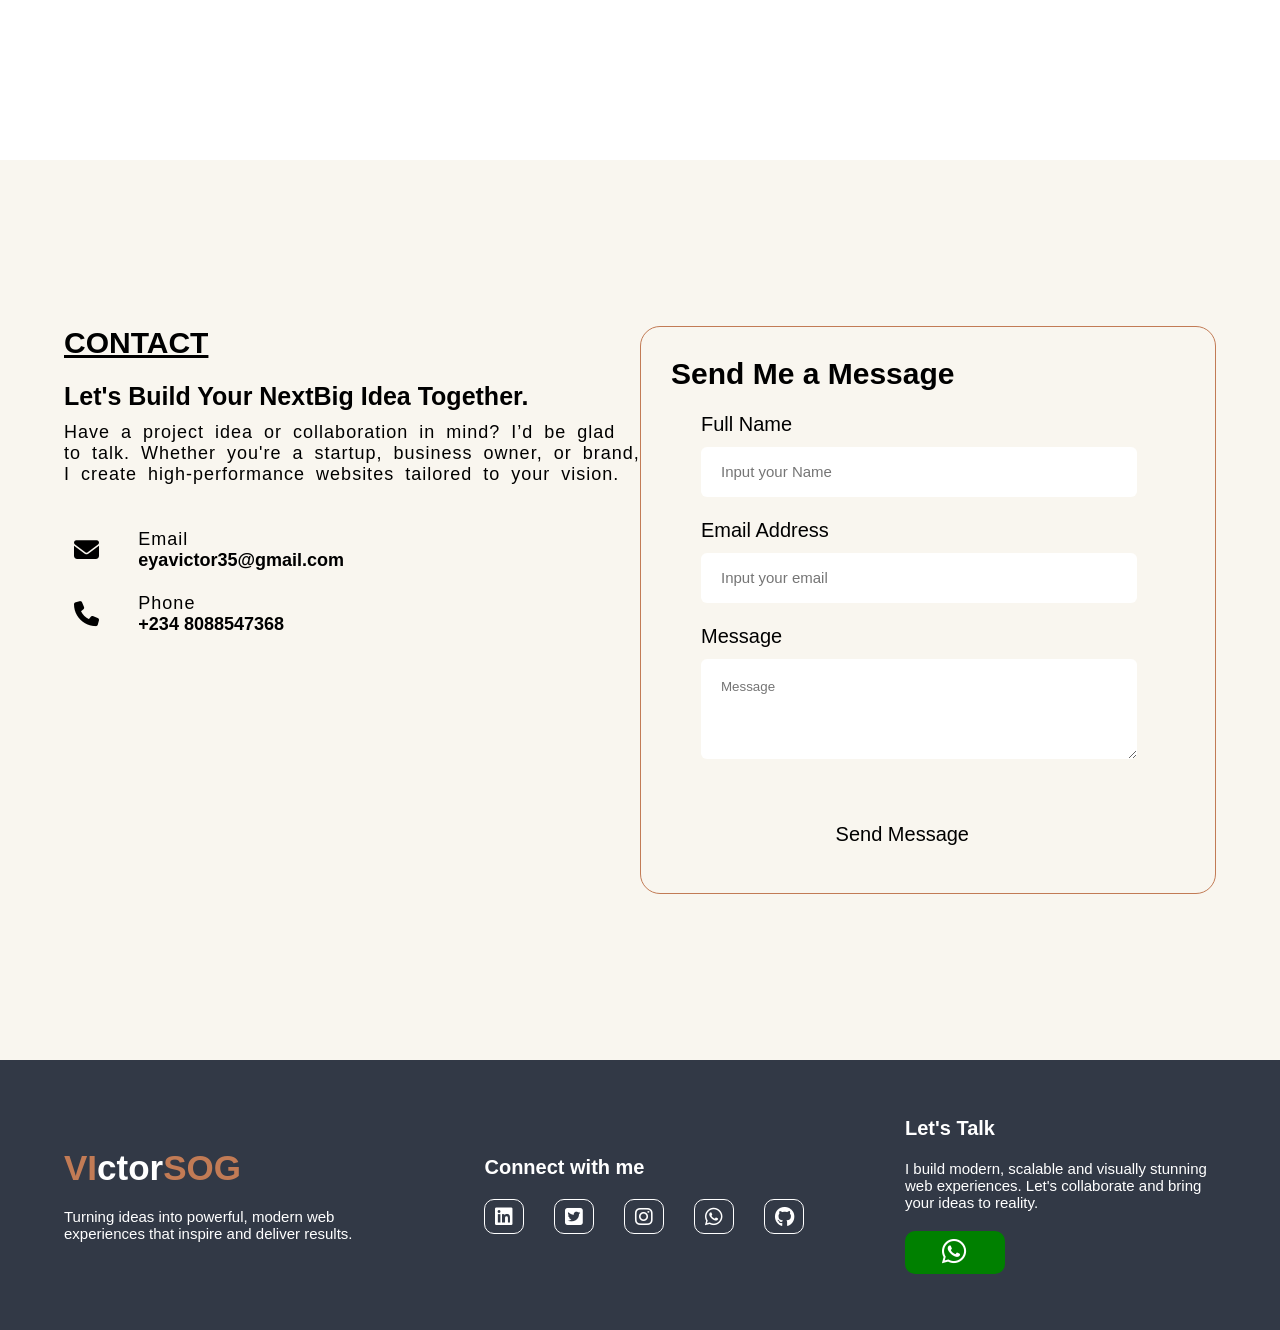
==== commit a91daa3e: "fixed conflicts" ====
--- a/index.html
+++ b/index.html
@@ -13,11 +13,7 @@
         <h1><span>VI</span>ctor<span>SOG</span></h1>
         <div>
             <ul id="navbar-items">
-<<<<<<< HEAD
                 <li><a class="active" href="#hero">Home</a></li>
-=======
-                <li><a class="active" href="#">Home</a></li>
->>>>>>> ccec1a3c19bb8319b04231d90cf3f0609740e85f
                 <li><a href="#About">About</a></li>
                 <li><a href="#Services">Services</a></li>
                 <li><a href="#Projects">Projects</a></li>
@@ -158,11 +154,7 @@
                 </div>
                 <div class="about-img-holder">
                     <div class="im"><img src="images/imgJS.jpg" alt=""></div>
-<<<<<<< HEAD
                     <div><h3 class="im4">JavaScript</h3></div>
-=======
-                    <div><h3 class="im4">JavaScritp</h3></div>
->>>>>>> ccec1a3c19bb8319b04231d90cf3f0609740e85f
                     <div><P>Builds user interfaces.</P></div>
                 </div>
                 <div class="about-img-holder">
@@ -274,26 +266,16 @@
                 <br>
                 <br>
                 <br>
-<<<<<<< HEAD
                 <h3>E-commerce Website</h3>
-=======
-                <h3>Book Appointment Website</h3>
->>>>>>> ccec1a3c19bb8319b04231d90cf3f0609740e85f
                 <br>
                 <p>A digital marketplace connecting farmers with buyers. It supports product listing, order management, secure payments, and chat support.</p>
                 <br>
                 <br>
                 <div class="pr-1">
                     <p>Javascript</p>
-<<<<<<< HEAD
                     <p>CSS</p>
                     <p>HTML</p>
                     <p></p>
-=======
-                    <p>Node.js</p>
-                    <p>SQL</p>
-                    <p>Flutter</p>
->>>>>>> ccec1a3c19bb8319b04231d90cf3f0609740e85f
                 </div>
                 <br>
                 <br>
@@ -310,26 +292,16 @@
                 <br>
                 <br>
                 <br>
-<<<<<<< HEAD
                 <h3>Simple portfolio Website</h3>
-=======
-                <h3>Book Appointment Website</h3>
->>>>>>> ccec1a3c19bb8319b04231d90cf3f0609740e85f
                 <br>
                 <p>A digital marketplace connecting farmers with buyers. It supports product listing, order management, secure payments, and chat support.</p>
                 <br>
                 <br>
                 <div class="pr-1">
                     <p>Javascript</p>
-<<<<<<< HEAD
                     <p>HTML</p>
                     <p>CSS</p>
                     <p></p>
-=======
-                    <p>Node.js</p>
-                    <p>SQL</p>
-                    <p>Flutter</p>
->>>>>>> ccec1a3c19bb8319b04231d90cf3f0609740e85f
                 </div>
                 <br>
                 <br>
@@ -346,26 +318,16 @@
                 <br>
                 <br>
                 <br>
-<<<<<<< HEAD
                 <h3>Poultry Website</h3>
-=======
-                <h3>Book Appointment Website</h3>
->>>>>>> ccec1a3c19bb8319b04231d90cf3f0609740e85f
                 <br>
                 <p>A digital marketplace connecting farmers with buyers. It supports product listing, order management, secure payments, and chat support.</p>
                 <br>
                 <br>
                 <div class="pr-1">
                     <p>Javascript</p>
-<<<<<<< HEAD
                     <p>CSS</p>
                     <p>HTML</p>
                     <p></p>
-=======
-                    <p>Node.js</p>
-                    <p>SQL</p>
-                    <p>Flutter</p>
->>>>>>> ccec1a3c19bb8319b04231d90cf3f0609740e85f
                 </div>
                 <br>
                 <br>
@@ -382,26 +344,16 @@
                 <br>
                 <br>
                 <br>
-<<<<<<< HEAD
                 <h3>Simple portfolio Website</h3>
-=======
-                <h3>Book Appointment Website</h3>
->>>>>>> ccec1a3c19bb8319b04231d90cf3f0609740e85f
                 <br>
                 <p>A digital marketplace connecting farmers with buyers. It supports product listing, order management, secure payments, and chat support.</p>
                 <br>
                 <br>
                 <div class="pr-1">
                     <p>Javascript</p>
-<<<<<<< HEAD
                     <p>HTML</p>
                     <p>CSS</p>
                     <p></p>
-=======
-                    <p>Node.js</p>
-                    <p>SQL</p>
-                    <p>Flutter</p>
->>>>>>> ccec1a3c19bb8319b04231d90cf3f0609740e85f
                 </div>
                 <br>
                 <br>
@@ -418,26 +370,16 @@
                 <br>
                 <br>
                 <br>
-<<<<<<< HEAD
                 <h3>Poultry Website</h3>
-=======
-                <h3>Book Appointment Website</h3>
->>>>>>> ccec1a3c19bb8319b04231d90cf3f0609740e85f
                 <br>
                 <p>A digital marketplace connecting farmers with buyers. It supports product listing, order management, secure payments, and chat support.</p>
                 <br>
                 <br>
                 <div class="pr-1">
                     <p>Javascript</p>
-<<<<<<< HEAD
                     <p>CSS</p>
                     <p>HTML</p>
                     <p></p>
-=======
-                    <p>Node.js</p>
-                    <p>SQL</p>
-                    <p>Flutter</p>
->>>>>>> ccec1a3c19bb8319b04231d90cf3f0609740e85f
                 </div>
                 <br>
                 <br>
@@ -454,26 +396,16 @@
                 <br>
                 <br>
                 <br>
-<<<<<<< HEAD
                 <h3>E-commerce Website</h3>
-=======
-                <h3>Book Appointment Website</h3>
->>>>>>> ccec1a3c19bb8319b04231d90cf3f0609740e85f
                 <br>
                 <p>A digital marketplace connecting farmers with buyers. It supports product listing, order management, secure payments, and chat support.</p>
                 <br>
                 <br>
                 <div class="pr-1">
                     <p>Javascript</p>
-<<<<<<< HEAD
                     <p>HTML</p>
                     <p>CSS</p>
                     <p></p>
-=======
-                    <p>Node.js</p>
-                    <p>SQL</p>
-                    <p>Flutter</p>
->>>>>>> ccec1a3c19bb8319b04231d90cf3f0609740e85f
                 </div>
                 <br>
                 <br>
--- a/styles.css
+++ b/styles.css
@@ -740,11 +740,7 @@
 /* FOOTER SECTIONS */
 #footer{
     width: 100%;
-<<<<<<< HEAD
     min-height: 30vh;
-=======
-    height: 30vh;
->>>>>>> ccec1a3c19bb8319b04231d90cf3f0609740e85f
     background-color: var(--second-bg-color);
     display: flex;
     align-items: center;
@@ -831,10 +827,6 @@
 
 
 
-
-
-
-<<<<<<< HEAD
 /* RESPONSIVENESS */
 @media (max-width: 768px){
 
@@ -993,6 +985,9 @@
     .m-div4d{
         margin-top: -13rem;
     }
+    .m-div4c, .m-div4e, .m-div4d{
+        width: 100px;
+    }
 
     #About{
         padding: 3rem;
@@ -1108,11 +1103,3 @@
         margin-right: 12rem;
     }
 }
-=======
-
-
-
-
-
-
->>>>>>> ccec1a3c19bb8319b04231d90cf3f0609740e85f
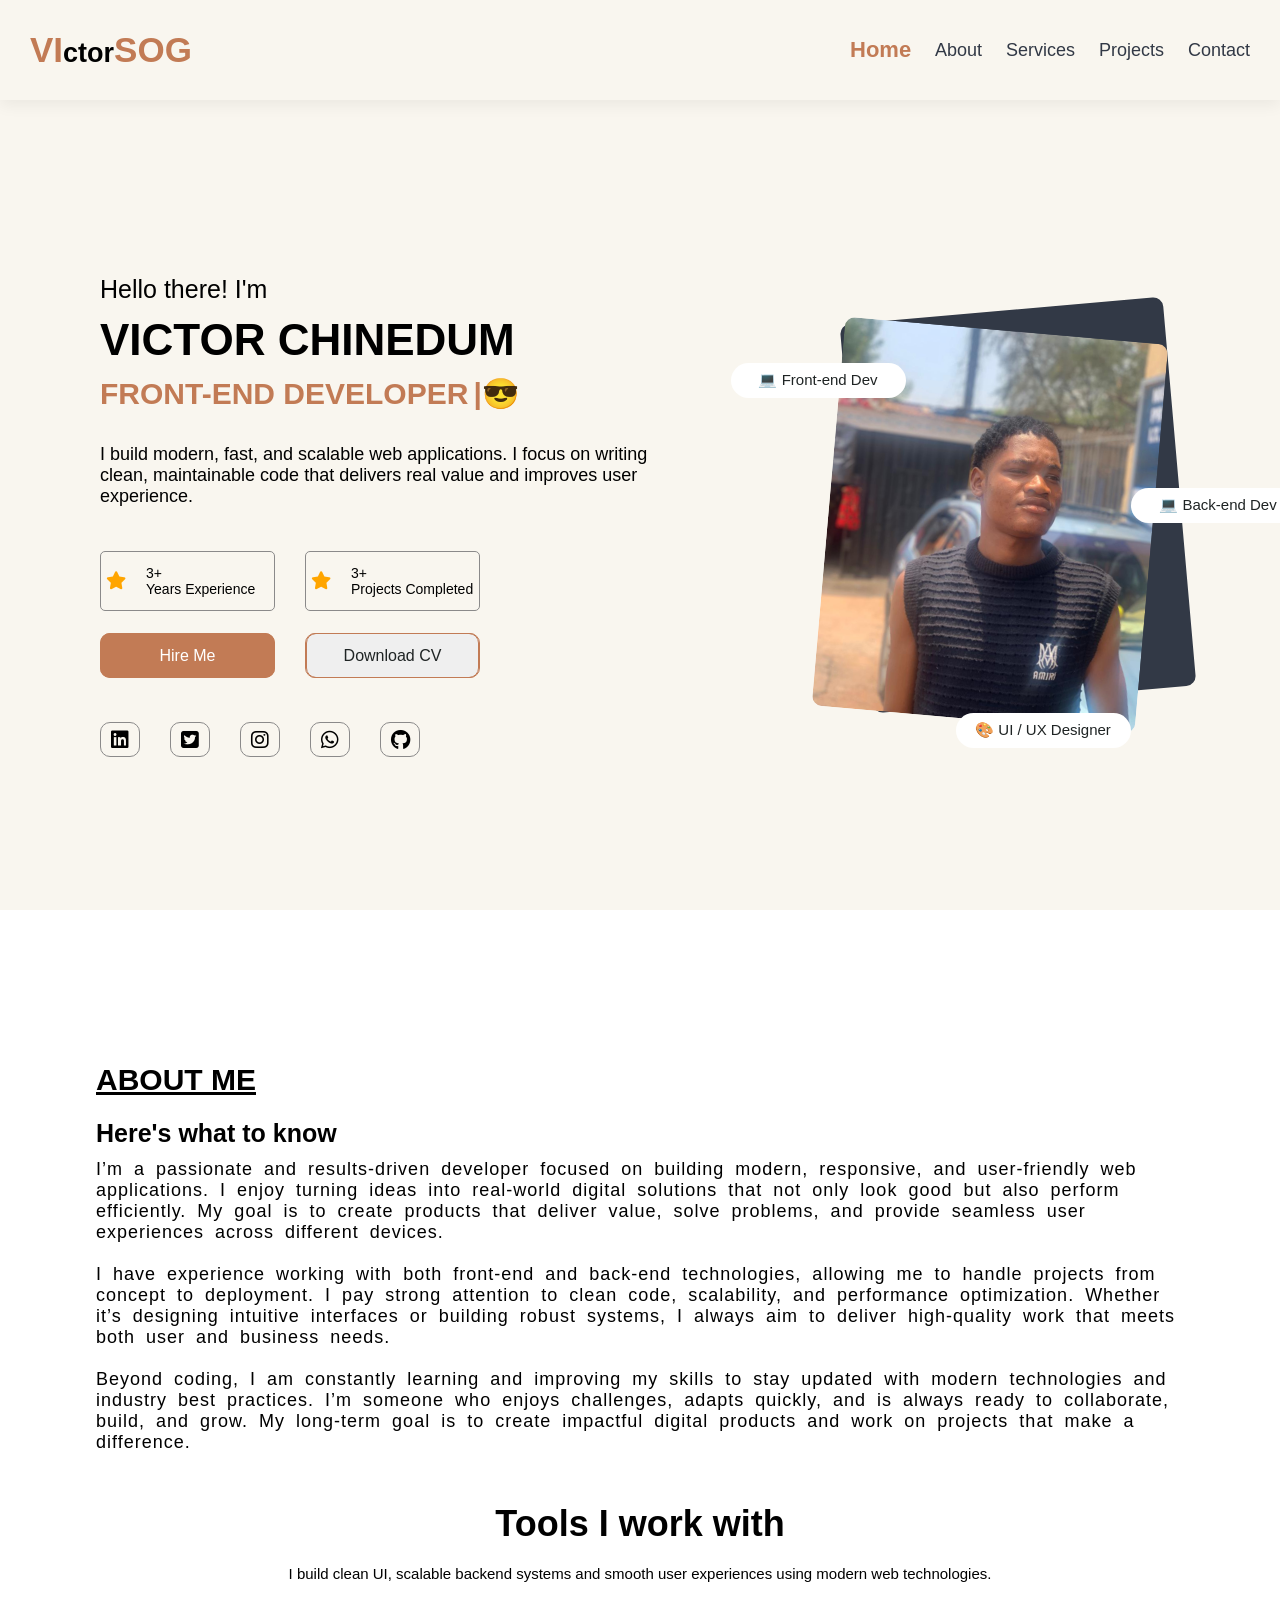
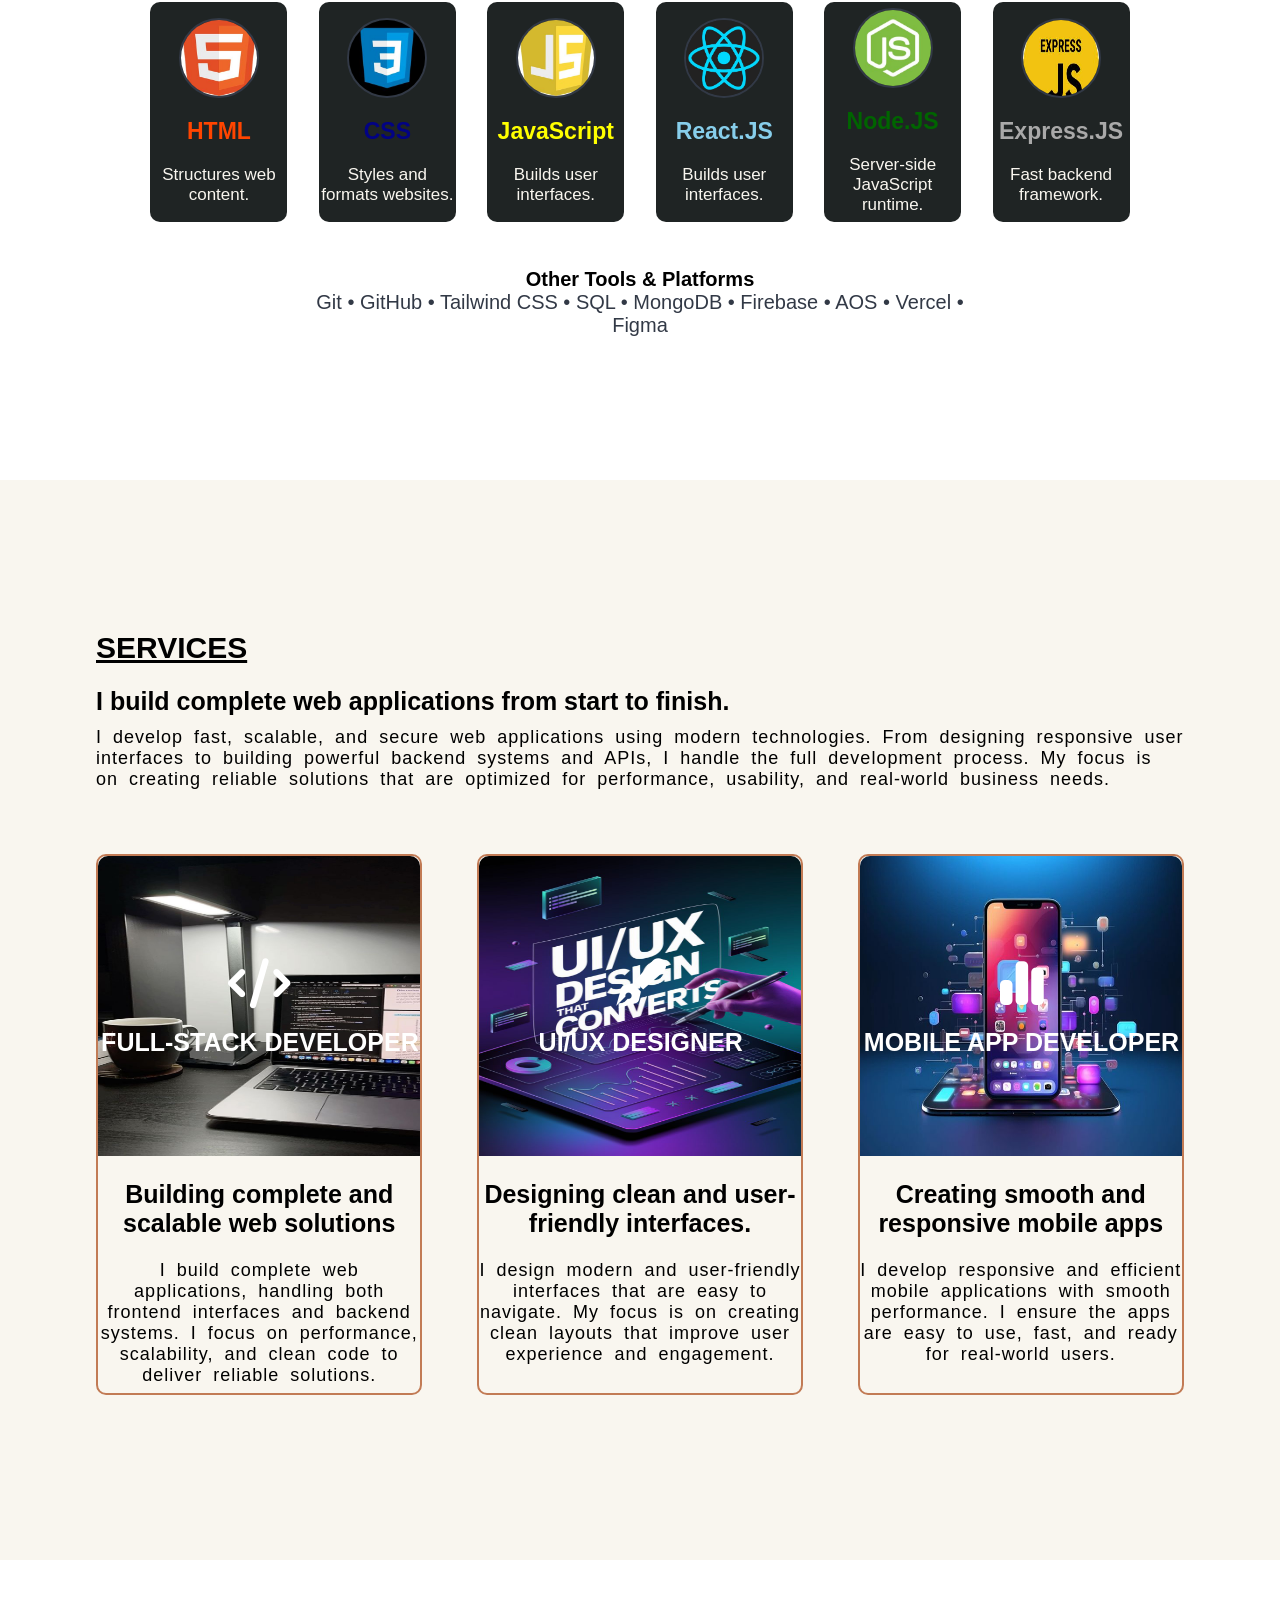
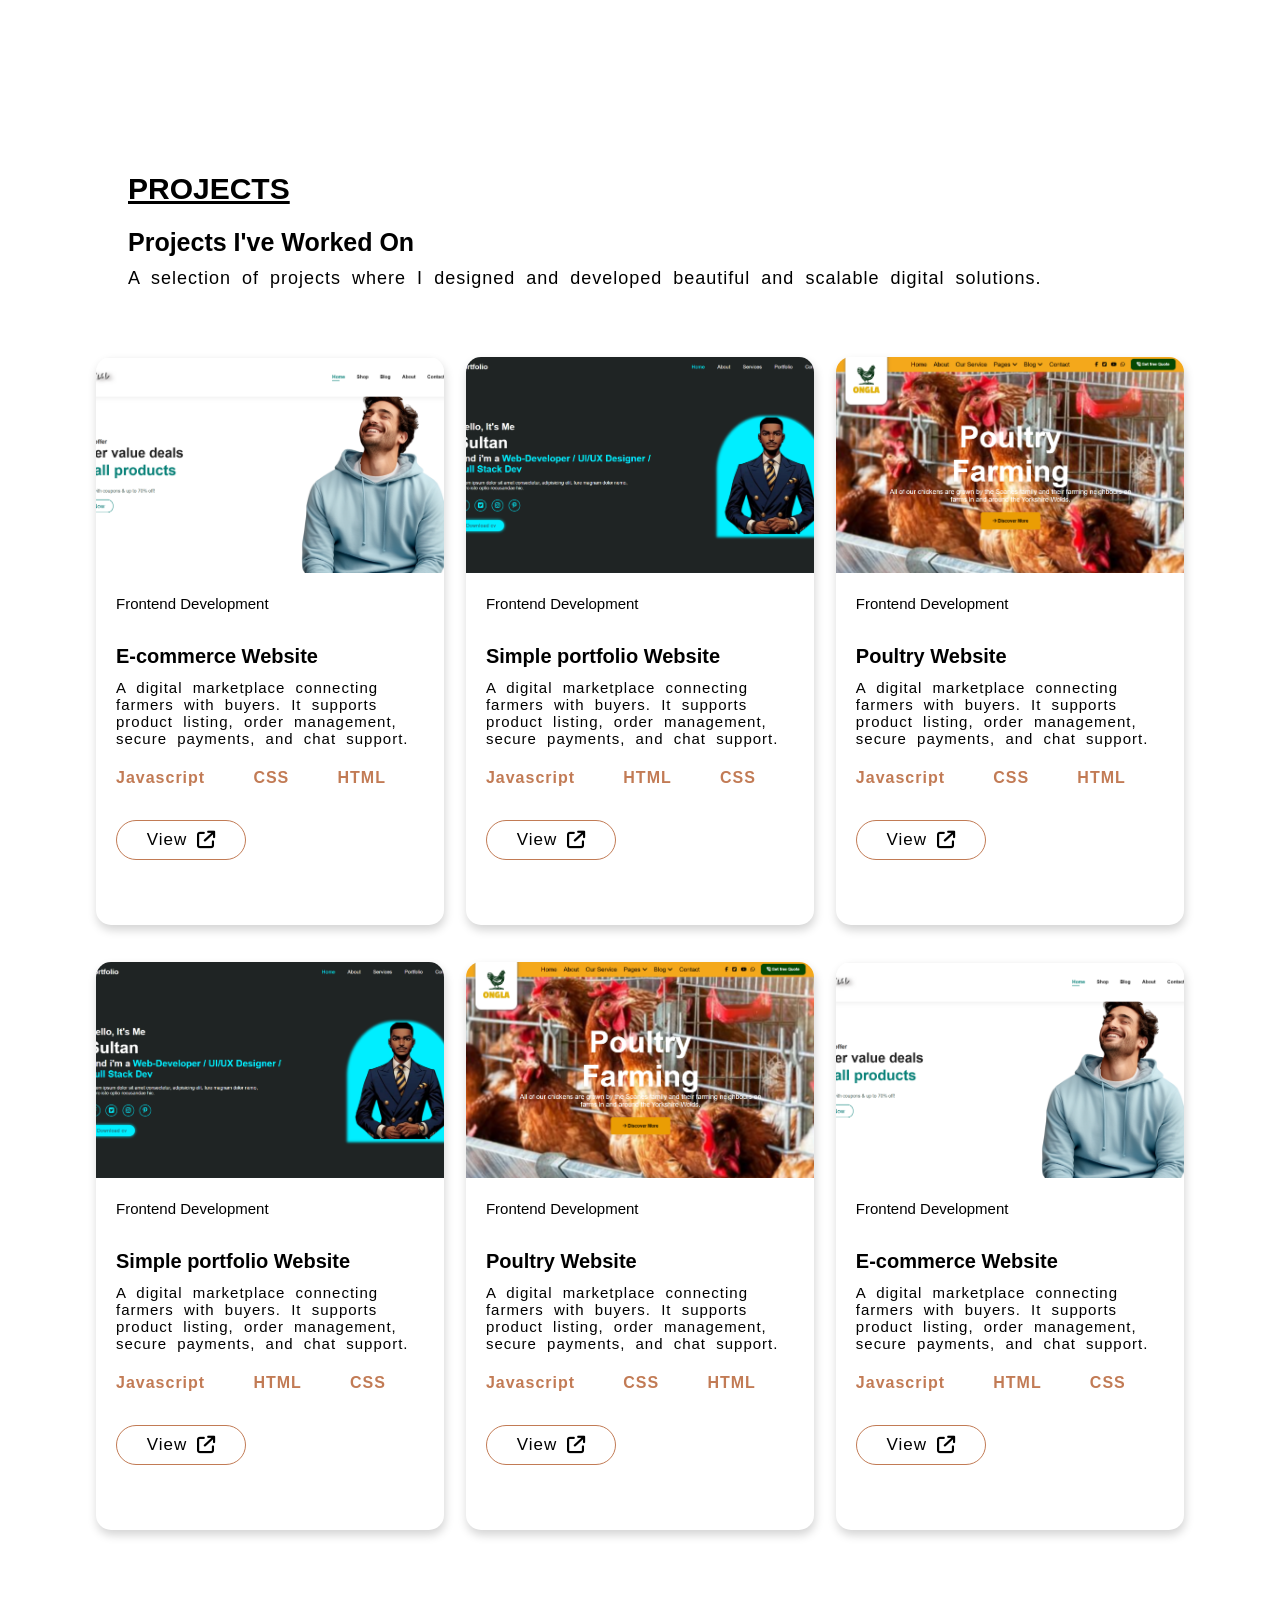
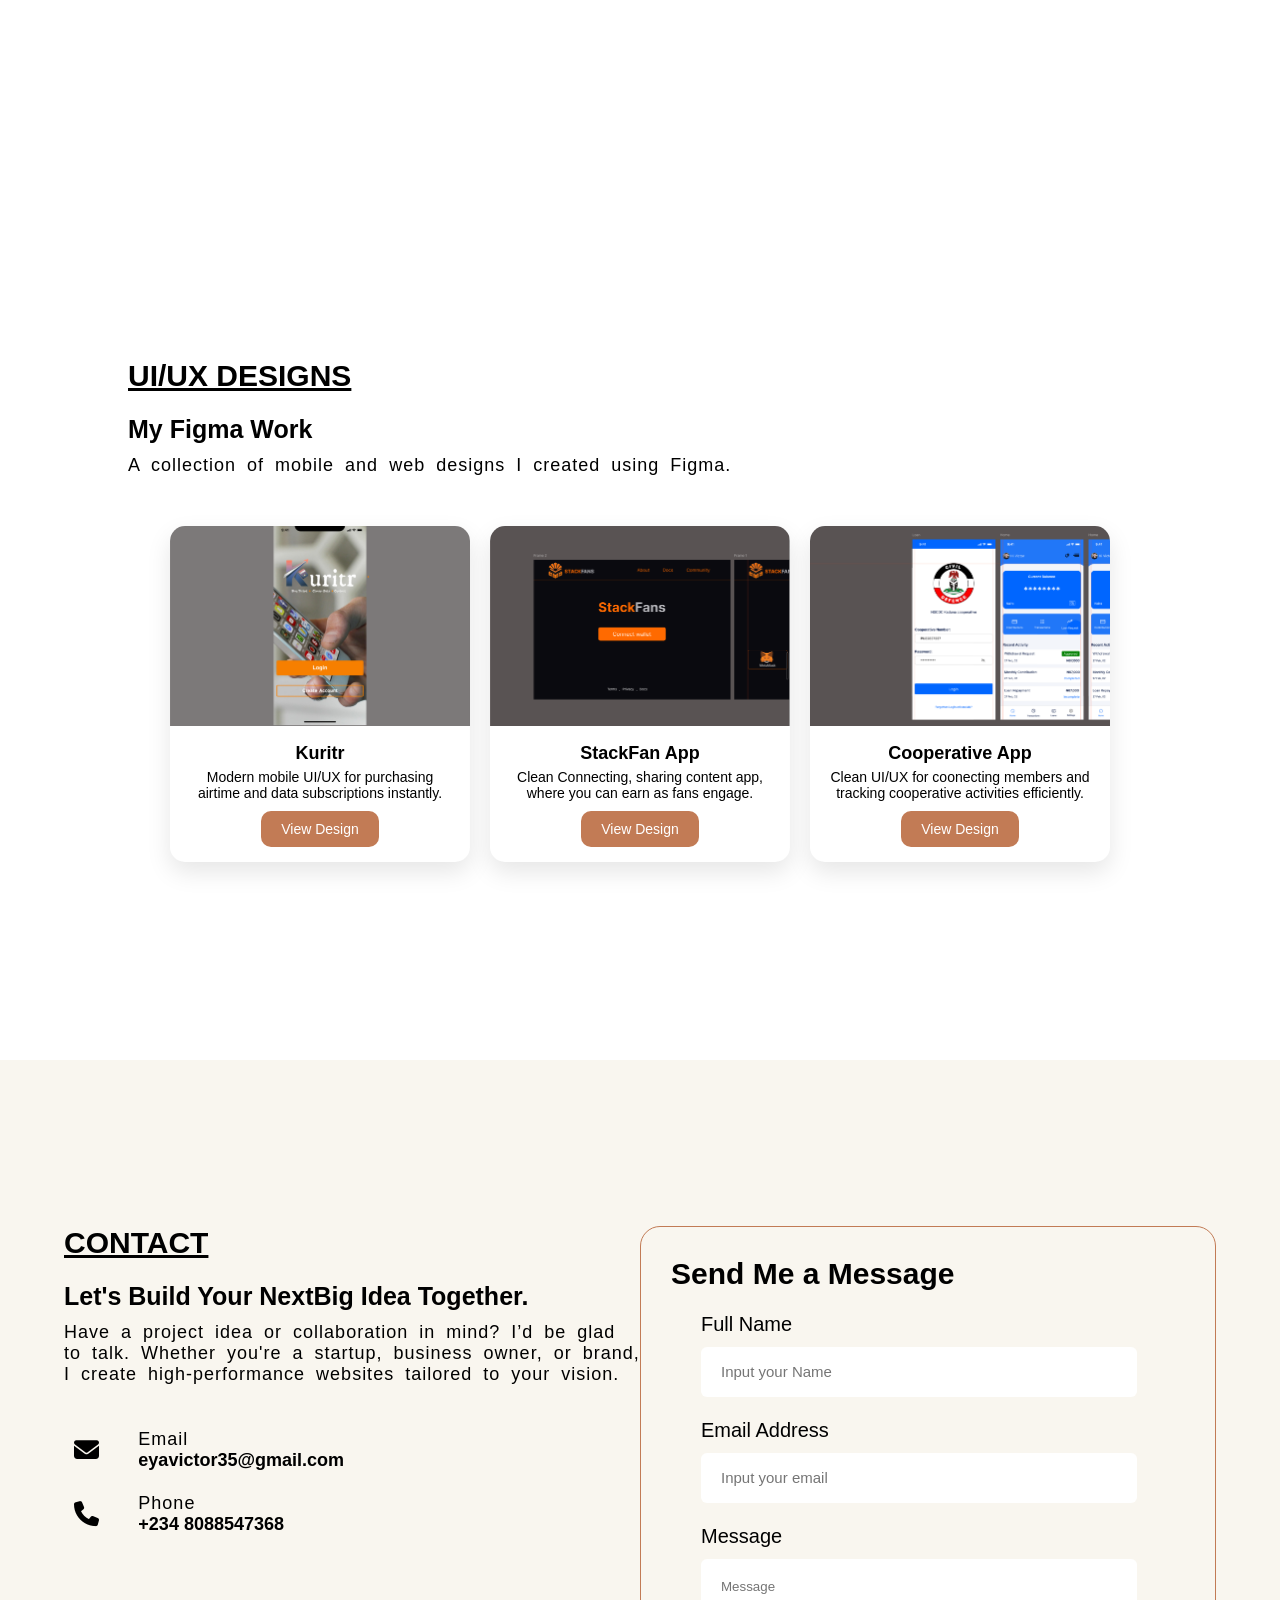
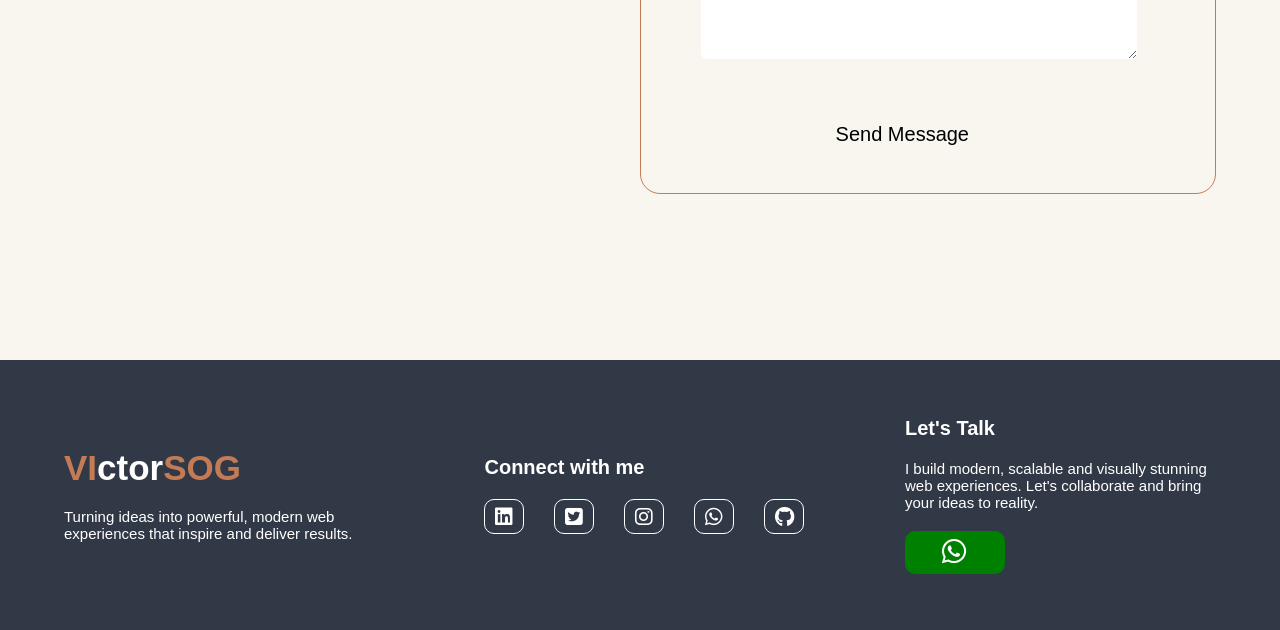
==== commit fefe94ee: "update" ====
--- a/index.html
+++ b/index.html
@@ -419,6 +419,50 @@
         </div>
     </section>
 
+    <section id="Designs">
+        <div class="projects-txt-container">
+            <h1>UI/UX DESIGNS</h1>
+            <br><br>
+            <h2>My Figma Work</h2>
+            <br>
+            <p>A collection of mobile and web designs I created using Figma.</p>
+        </div>
+
+        <div class="figma-projects">
+
+            <!-- Project 1 -->
+            <div class="figma-card">
+                <img src="images/img9.PNG" alt="">
+                <div class="figma-content">
+                    <h3>Kuritr</h3>
+                    <p>Modern mobile UI/UX for purchasing airtime and data subscriptions instantly.</p>
+                    <a href="https://www.figma.com/design/x2E6polkdUTxqbOkqWJst2/Plant-Website?node-id=98-75&t=NYOHCcuqQaXmOQcw-1" class="view-btn">View Design</a>
+                </div>
+            </div>
+
+            <!-- Project 2 -->
+            <div class="figma-card">
+                <img src="images/img10.PNG" alt="">
+                <div class="figma-content">
+                    <h3>StackFan App</h3>
+                    <p>Clean Connecting, sharing content app, where you can earn as fans engage.</p>
+                    <a href="https://www.figma.com/design/LAsglg0tSxzM7VI8OJpCzS/first-work?node-id=87-3077&t=4NKhgEEEOfITDIeE-1" class="view-btn">View Design</a>
+                </div>
+            </div>
+
+            <!-- Project 3 -->
+            <div class="figma-card">
+                <img src="images/img11.PNG" alt="">
+                <div class="figma-content">
+                    <h3>Cooperative App</h3>
+                    <p>Clean UI/UX for coonecting members and tracking cooperative activities efficiently.</p>
+                    <a href="https://www.figma.com/design/LAsglg0tSxzM7VI8OJpCzS/first-work?node-id=61-78&t=4NKhgEEEOfITDIeE-1" class="view-btn">View Design</a>
+                </div>
+            </div>
+
+        </div>
+    </section>
+
     <section id="Contact">
         <div class="contact-container">
             <div class="contact-txt-container">
@@ -538,5 +582,11 @@
             </div>
         </div>
     </section>
+
+    <!-- LOADING OVERLAY -->
+<div id="page-loader">
+    <div class="loader-spinner"></div>
+</div>
+
 </body>
 </html>
--- a/styles.css
+++ b/styles.css
@@ -615,6 +615,71 @@
 }
 
 
+/* DESIGNS SECTION */
+#Designs {
+   width: 100%;
+    min-height: 100vh;
+    background-color: var(--text-color);
+    display: flex;
+    flex-direction: column;
+    align-items: center;
+    justify-content: center;
+    gap: 5rem;
+
+}
+
+.figma-projects {
+    display: flex;
+    gap: 2rem;
+    flex-wrap: wrap;
+    justify-content: center;
+}
+
+.figma-card {
+    width: 300px;
+    border-radius: 1.5rem;
+    overflow: hidden;
+    background: #fff;
+    box-shadow: 0 10px 25px rgba(0,0,0,0.1);
+    transition: 0.3s ease;
+}
+
+.figma-card:hover {
+    transform: translateY(-10px);
+}
+
+.figma-card img {
+    width: 100%;
+    height: 200px;
+    object-fit: cover;
+}
+
+.figma-content {
+    padding: 1.5rem;
+    text-align: center;
+}
+
+.figma-content h3 {
+    font-size: 1.8rem;
+    margin-bottom: 0.5rem;
+}
+
+.figma-content p {
+    font-size: 1.4rem;
+}
+
+.view-btn {
+    display: inline-block;
+    margin-top: 1rem;
+    padding: 10px 20px;
+    background: #c27b55;
+    color: white;
+    border-radius: 1rem;
+    font-size: 1.4rem;
+}
+
+
+
 /* CONATACT SECTIONS */
 #Contact{
     width: 100%;
@@ -890,10 +955,12 @@
 
     html{
         font-size: 55%;
+        /* max-width: 100%; */
         /* overflow: hidden; */
     }
     body{
-        overflow: hidden;
+        overflow-x: hidden;
+        /* max-width: 100%; */
     }
 
      #navbar-items{
@@ -953,6 +1020,12 @@
     margin-top: 7rem;
     margin-bottom: 10rem;
     }
+    .hero-img-container img:hover{
+        height: initial;
+    }
+    .hero-img-container{
+        display: none;
+    }
     .pre-img{
         height: 100%;
         width: 100%;
@@ -978,19 +1051,21 @@
         gap: 2rem;
         width: 100%;
     }
-    .m-div4e{
-    /* margin-top: 58rem; */
-        /* margin-top: -4rem; */
-    }
     .m-div4d{
         margin-top: -13rem;
+        margin-right: 8rem;
+    }
+    .m-div4c{
+        margin-right: -5rem;
     }
     .m-div4c, .m-div4e, .m-div4d{
         width: 100px;
+        /* display: none; */
     }
 
     #About{
         padding: 3rem;
+        padding-bottom: 5rem;    
     }
     .about-txt{
         width: 100%;
@@ -1003,6 +1078,7 @@
         flex-wrap: wrap;
         justify-content: center;
         gap: 2rem;
+        /* border: solid 1px red; */
     }
     .about-img p{
         text-align: center;
@@ -1048,6 +1124,15 @@
         gap: 3rem;
     }
 
+    
+    .figma-card {
+        width: 90%;
+    }
+
+    .figma-card:hover {
+        transform: initial;
+    }
+
     .img-cont{
         width: 100%;
         height: auto;
@@ -1102,4 +1187,86 @@
     .m-div6{
         margin-right: 12rem;
     }
-}
+
+
+
+
+    /* FORCE all overflow issues to stay inside viewport */
+
+
+
+
+#hero, 
+.hero-img-container, 
+.img-cont, 
+.service-img-container
+/* .projects-img-container, */
+ {
+    width: 100%;
+    max-width: 100%;
+    overflow-x: hidden;
+}
+
+
+
+
+}
+
+
+
+@media (max-width: 360px){
+    .m-div4{
+    height: 45px;
+    width: 170px;
+    }
+    .m-div4b{
+        height: 45px;
+        width: 170px;
+    }
+     body{
+        overflow-x: hidden;
+    }
+
+}
+
+
+/* LOADER OVERLAY */
+#page-loader {
+    position: fixed;
+    top: 0;
+    left: 0;
+    width: 100%;
+    height: 100%;
+    backdrop-filter: blur(8px);
+    background: rgba(255, 255, 255, 0.2);
+    display: flex;
+    align-items: center;
+    justify-content: center;
+    z-index: 9999;
+    opacity: 0;
+    pointer-events: none;
+    transition: opacity 0.3s ease;
+}
+
+/* ACTIVE STATE */
+#page-loader.active {
+    opacity: 1;
+    pointer-events: all;
+}
+
+/* SPINNER */
+.loader-spinner {
+    width: 60px;
+    height: 60px;
+    border: 6px solid #eee;
+    border-top: 6px solid var(--bg2-color);
+    border-radius: 50%;
+    animation: spin 1s linear infinite;
+}
+
+/* ANIMATION */
+@keyframes spin {
+    to {
+        transform: rotate(360deg);
+    }
+}
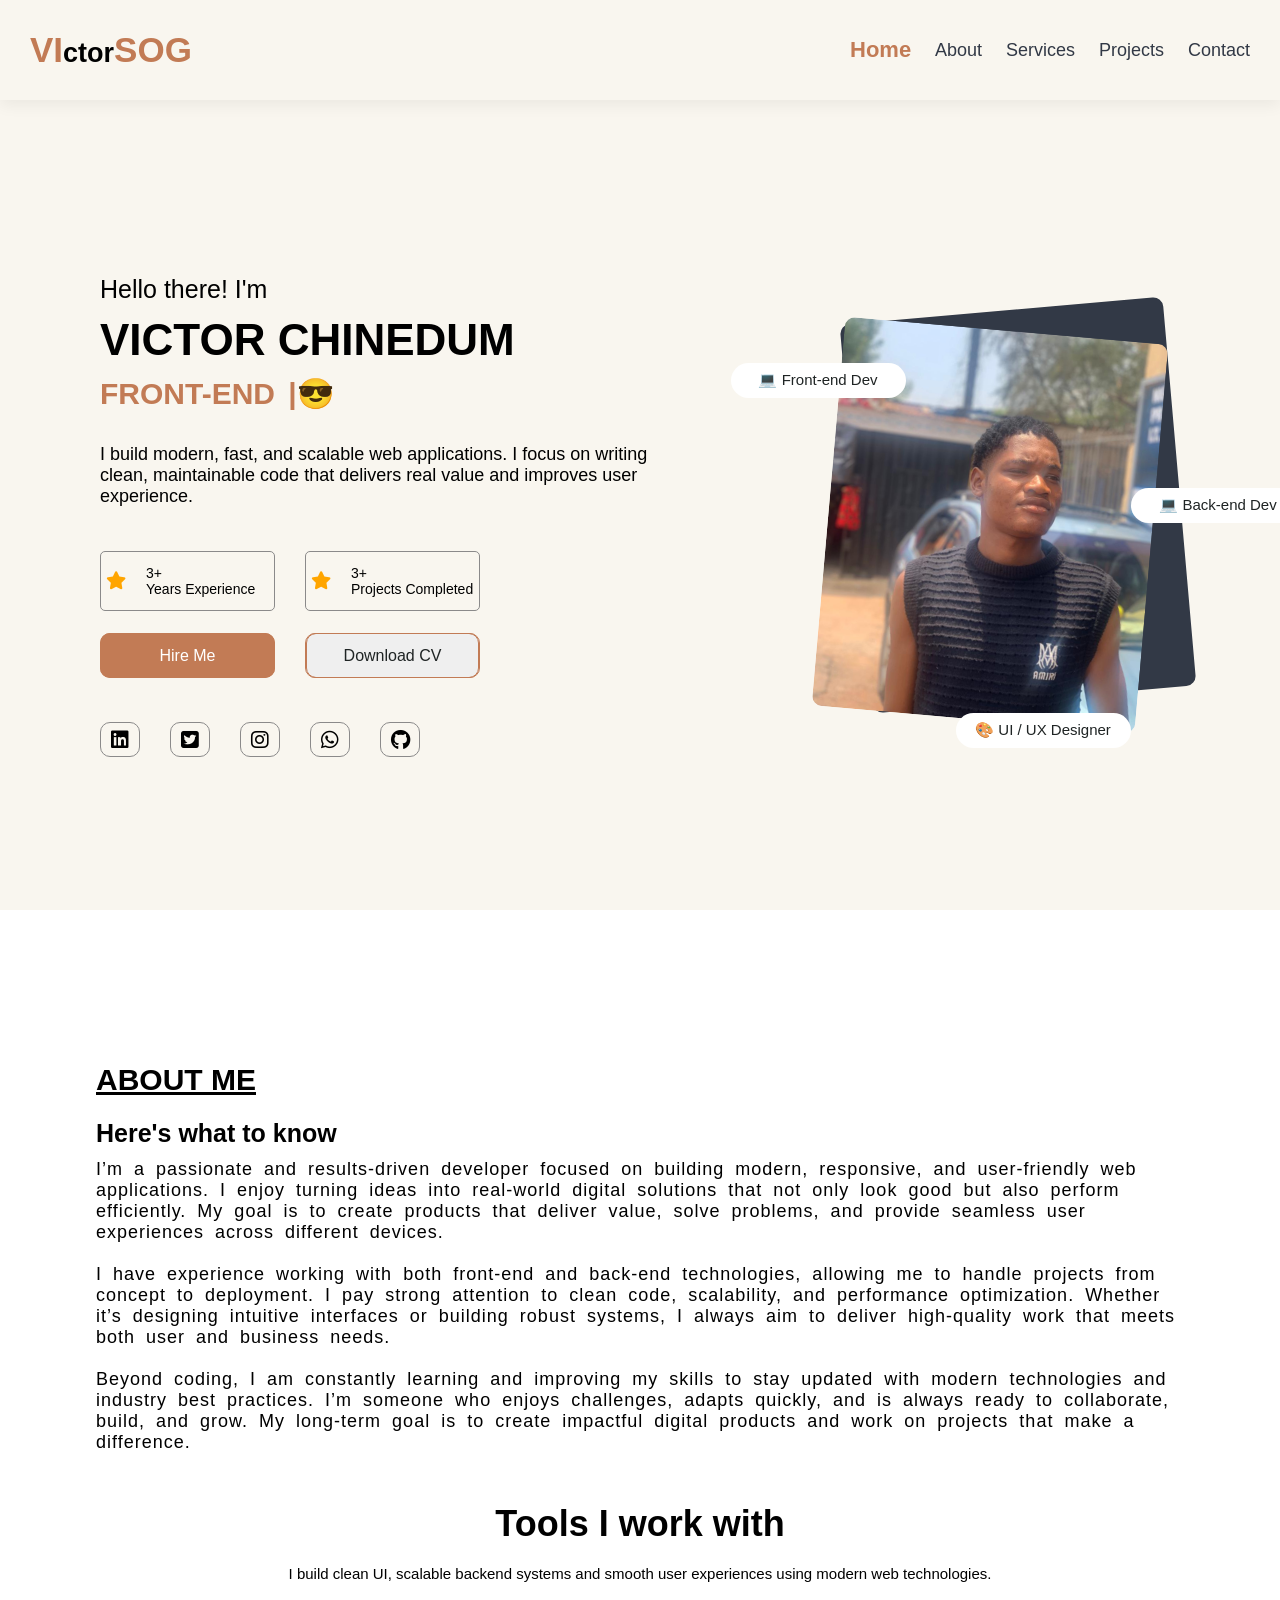
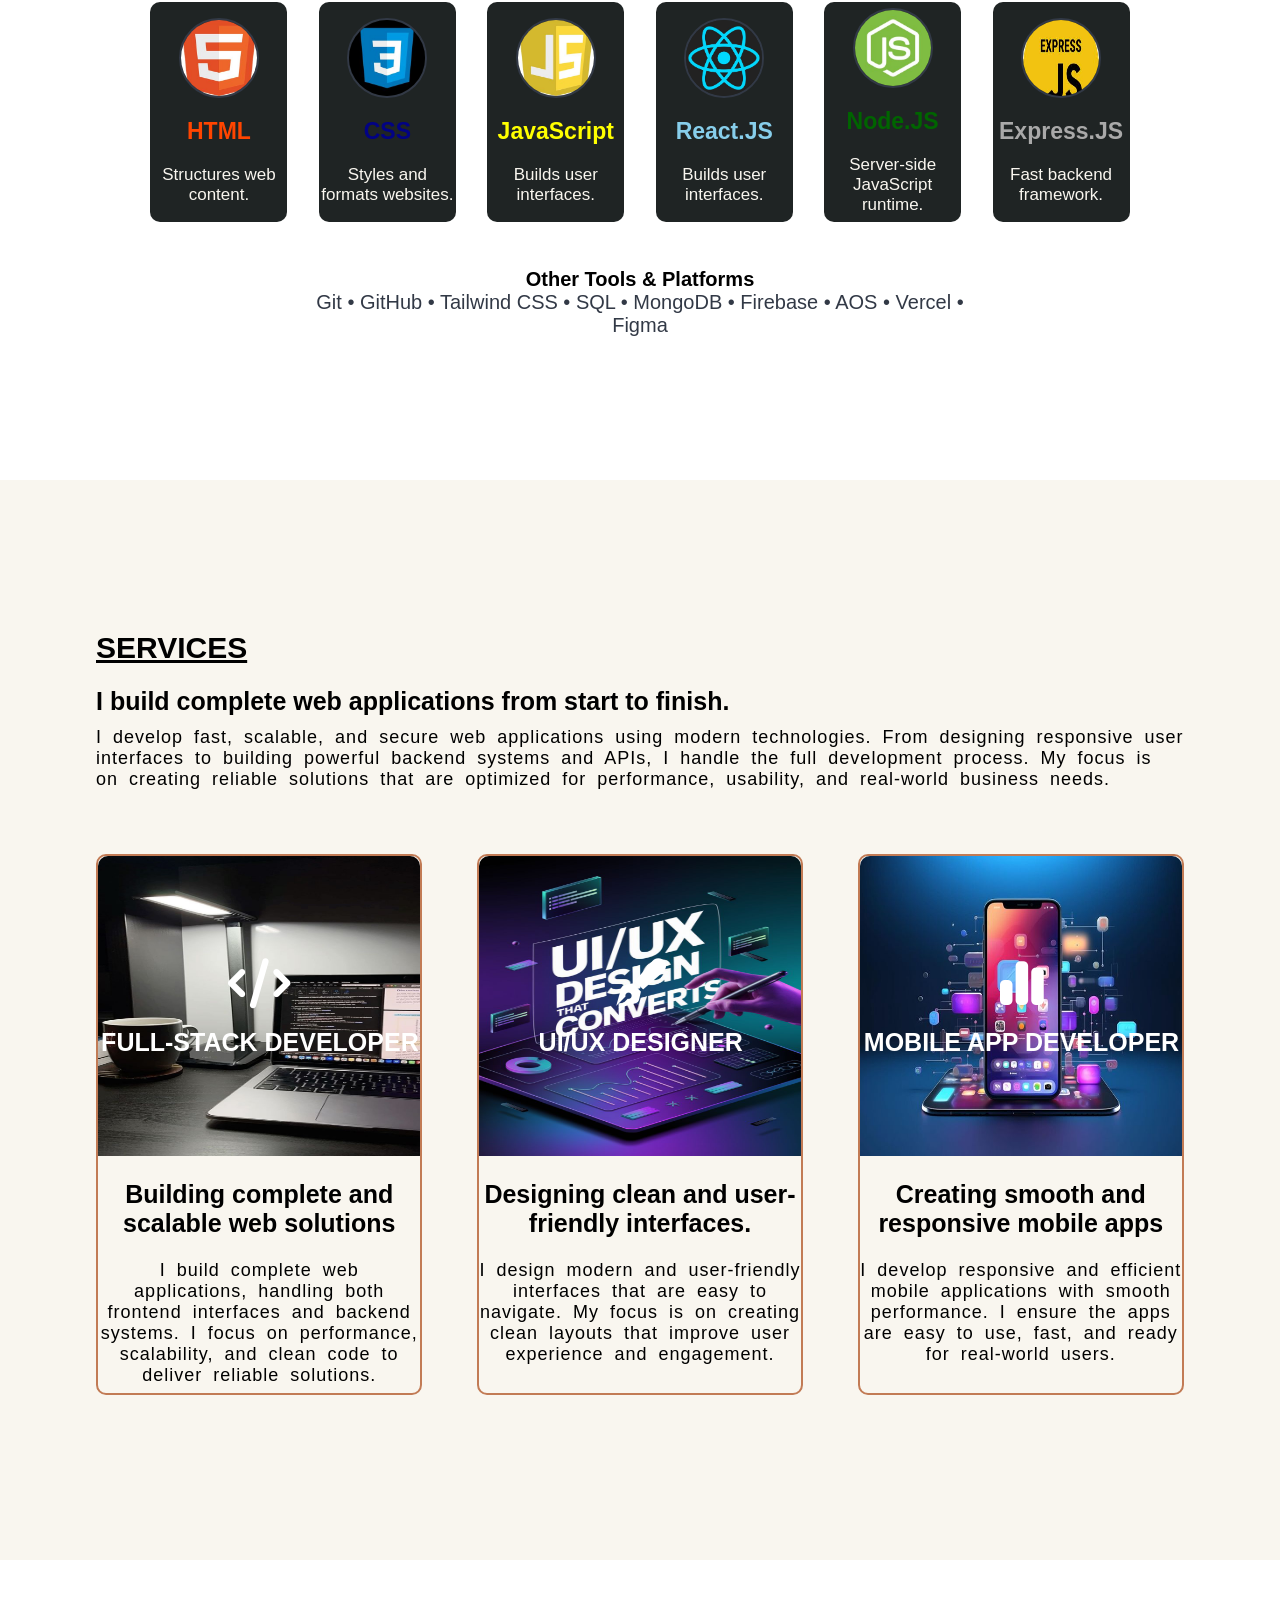
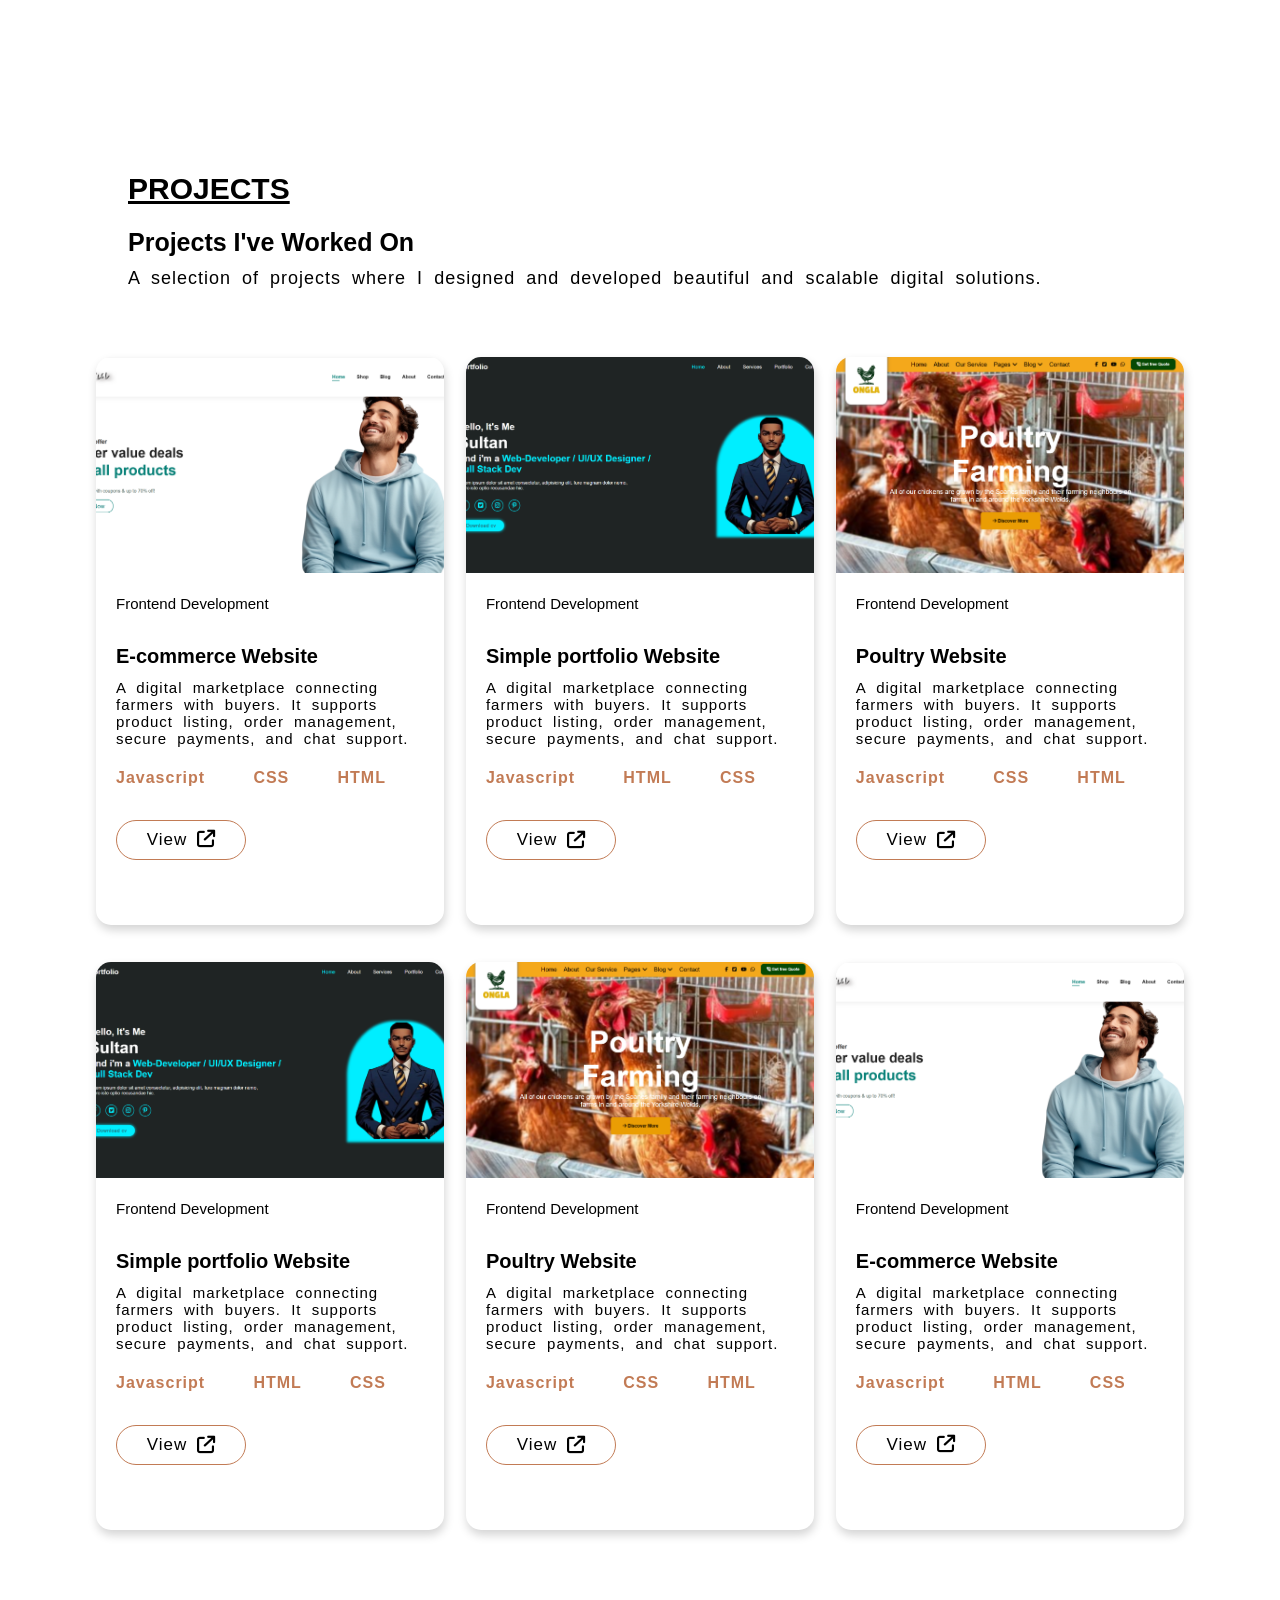
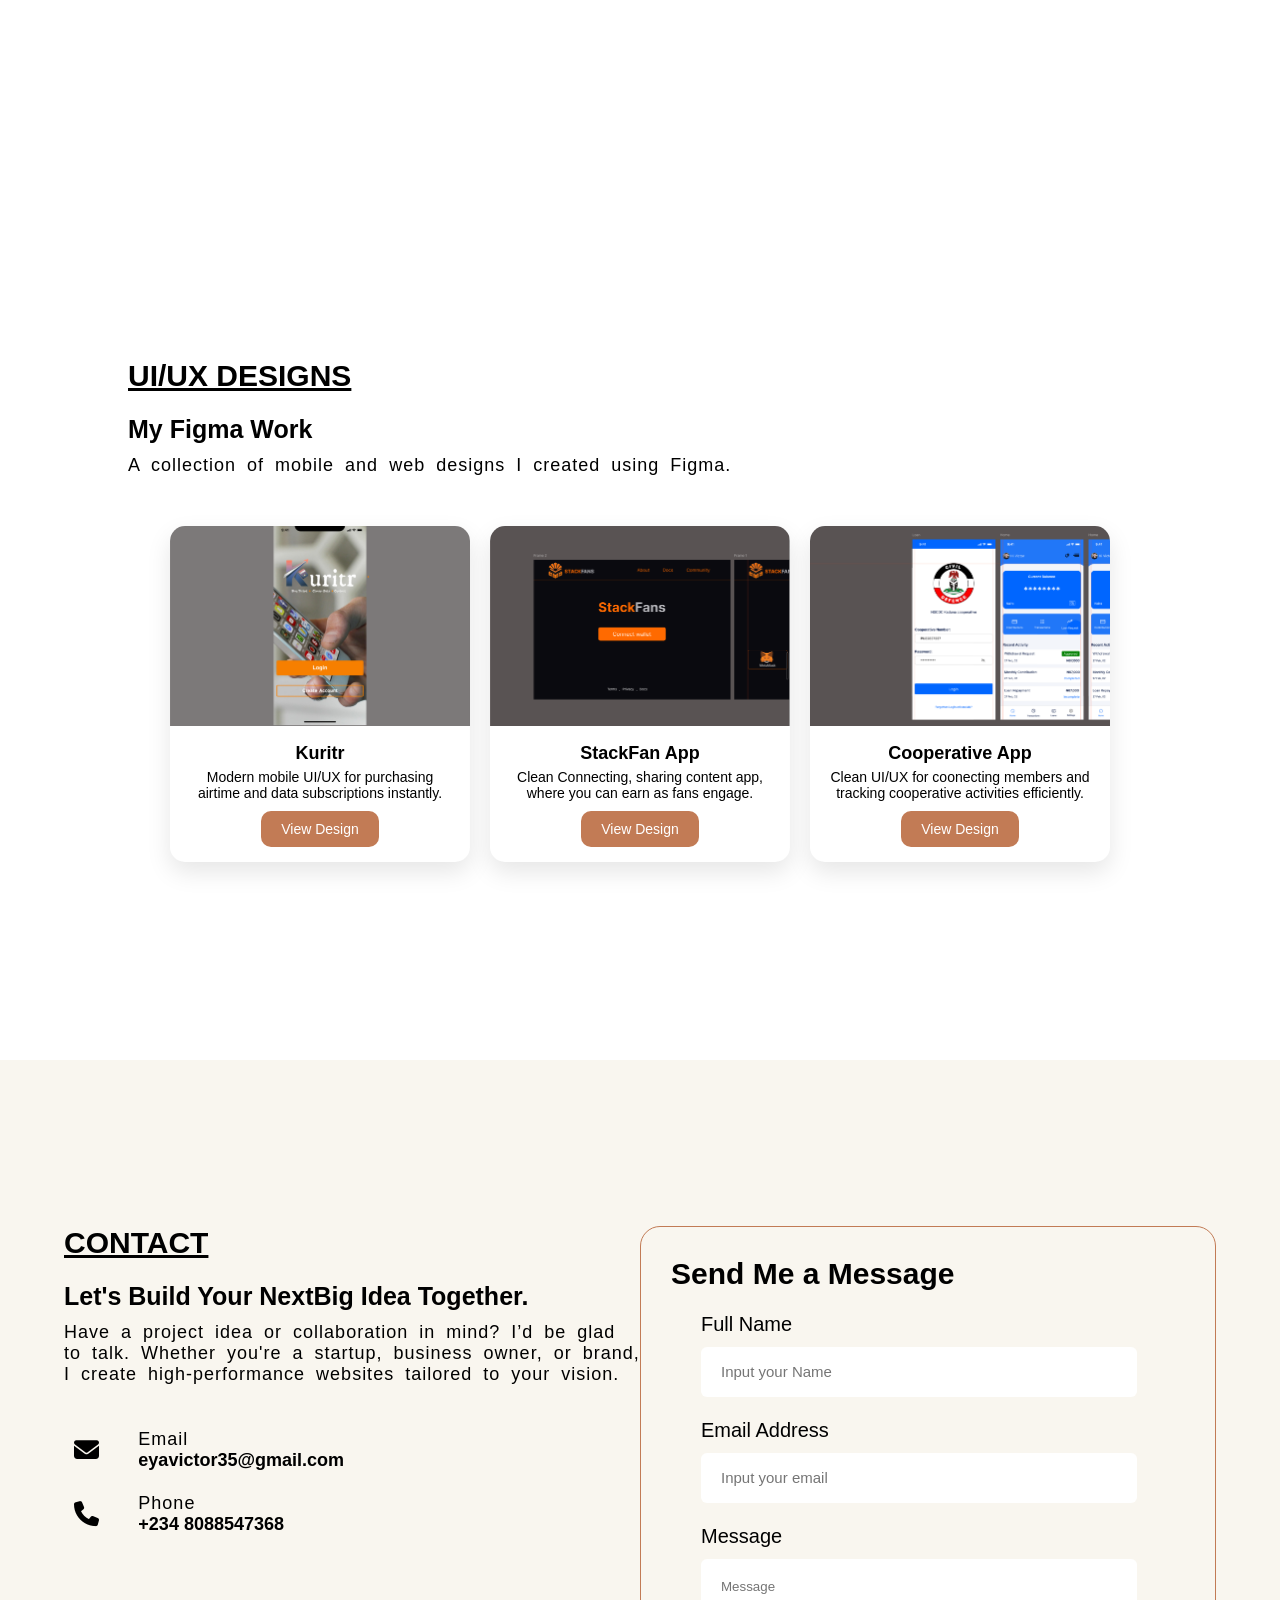
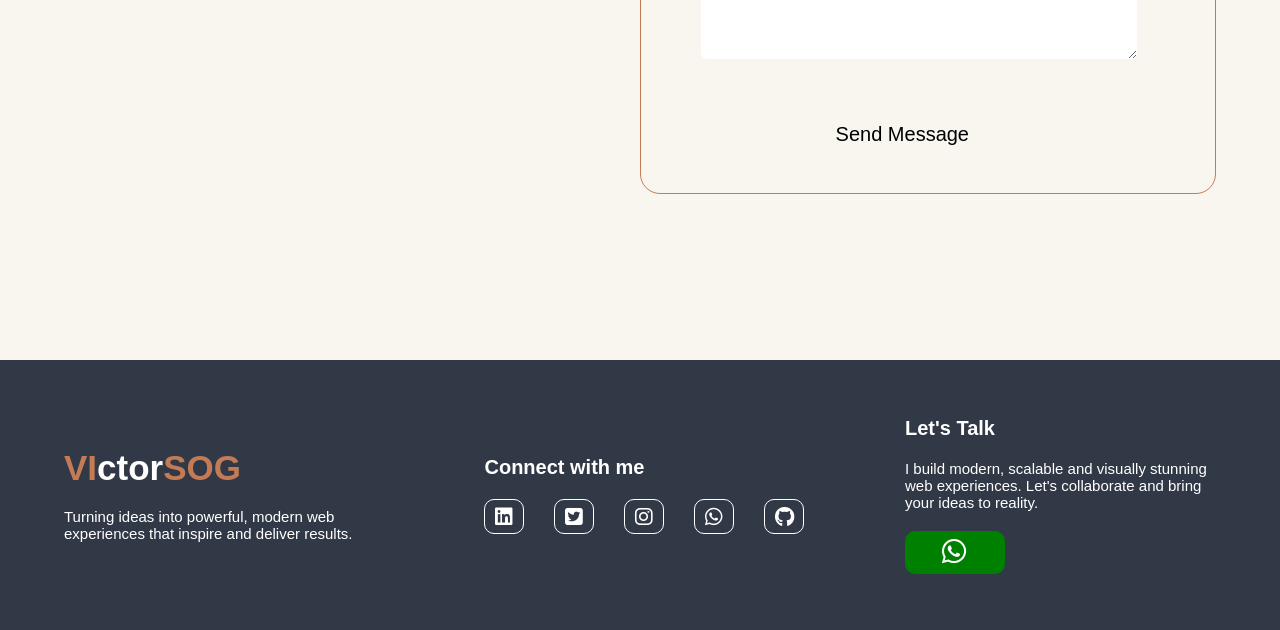
==== commit 2bae06eb: "updated site" ====
--- a/index.html
+++ b/index.html
@@ -281,8 +281,10 @@
                 <br>
                 <br>
                 <div class="pr-2">
-                    <p>View</p>
+                    <a href="https://cara-chi.vercel.app/">
+                    <p> View</p>
                     <i class="fa-solid fa-arrow-up-right-from-square"></i>
+                    </a>
                 </div>
 
             </div>
@@ -411,8 +413,10 @@
                 <br>
                 <br>
                 <div class="pr-2">
+                    <a href="https://cara-chi.vercel.app/">
                     <p>View</p>
                     <i class="fa-solid fa-arrow-up-right-from-square"></i>
+                    </a>
                 </div>
 
             </div>
--- a/styles.css
+++ b/styles.css
@@ -602,6 +602,10 @@
     transition: 0.5s ease-in-out;
     cursor: pointer;
     /* padding: 0; */
+}
+.pr-2 a{
+    display: flex;
+    color: black;
 }
 .pr-2:hover{
     color: var(--text-color);
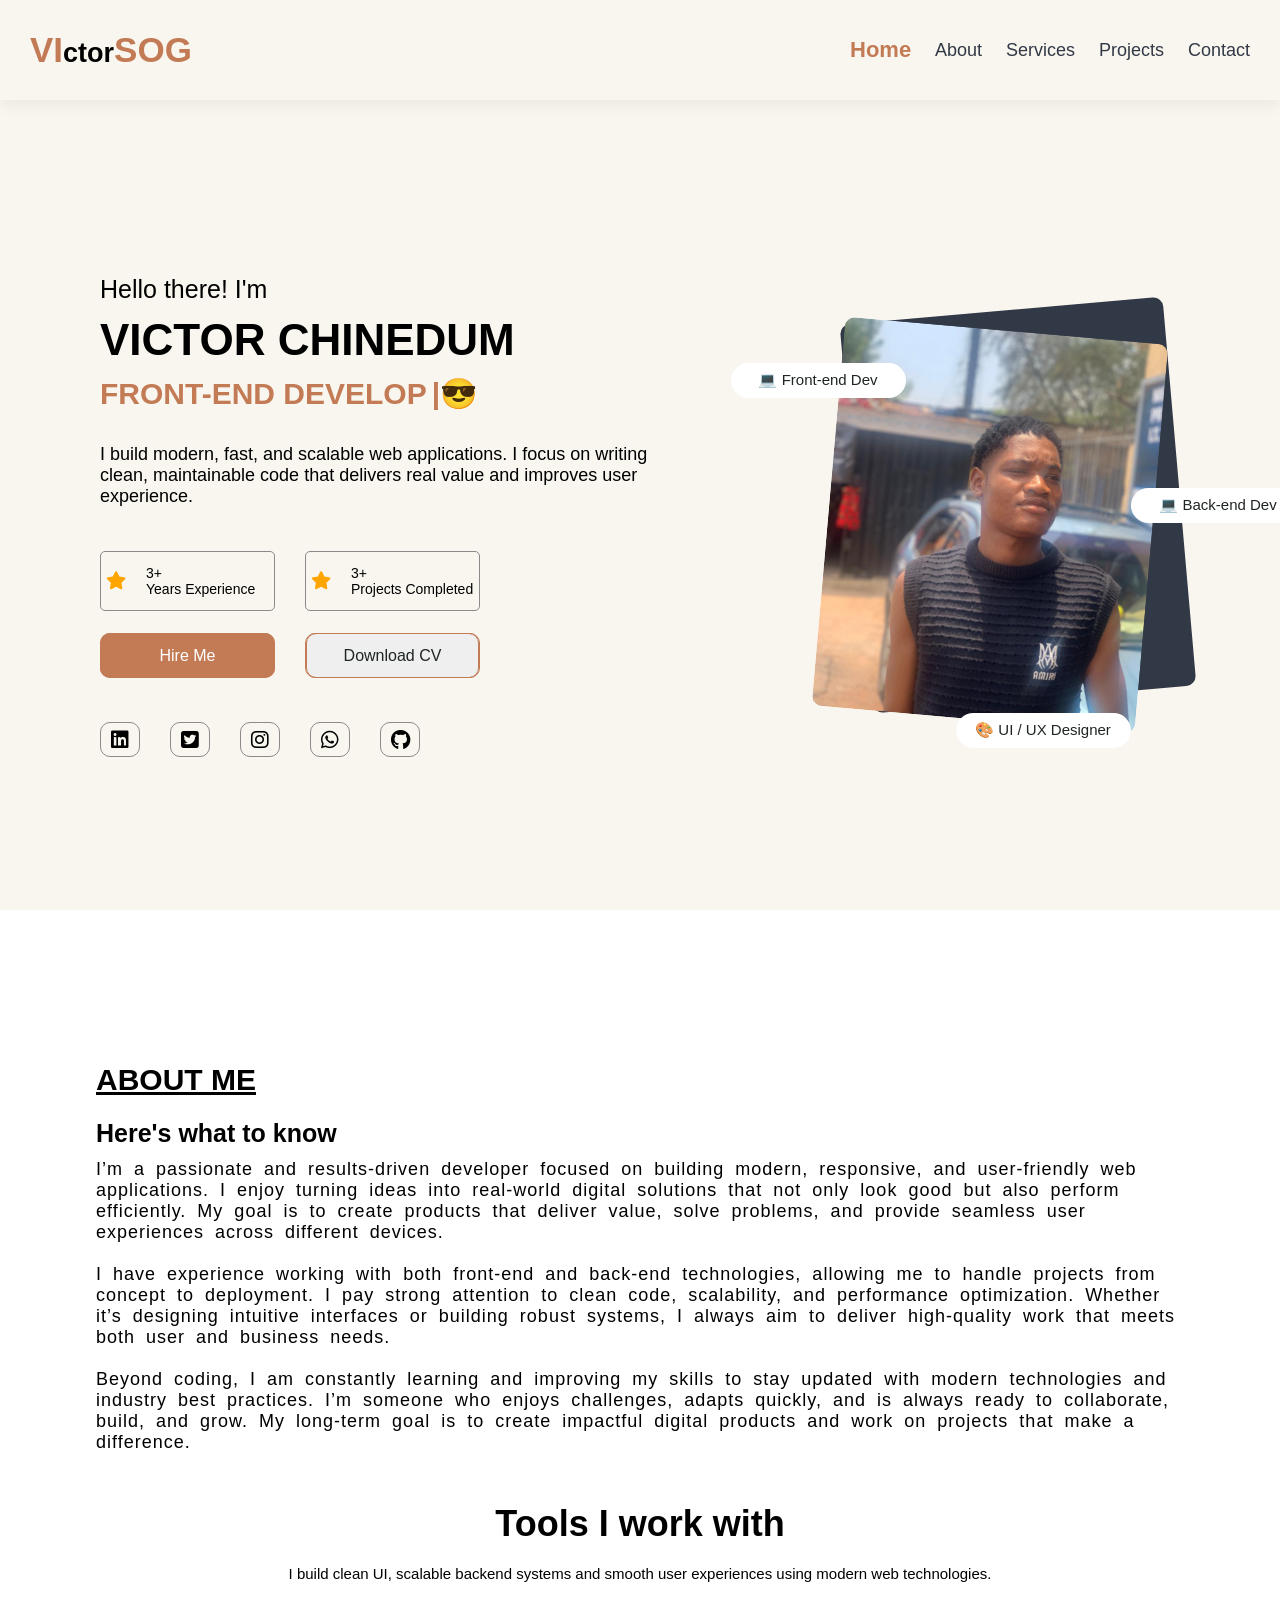
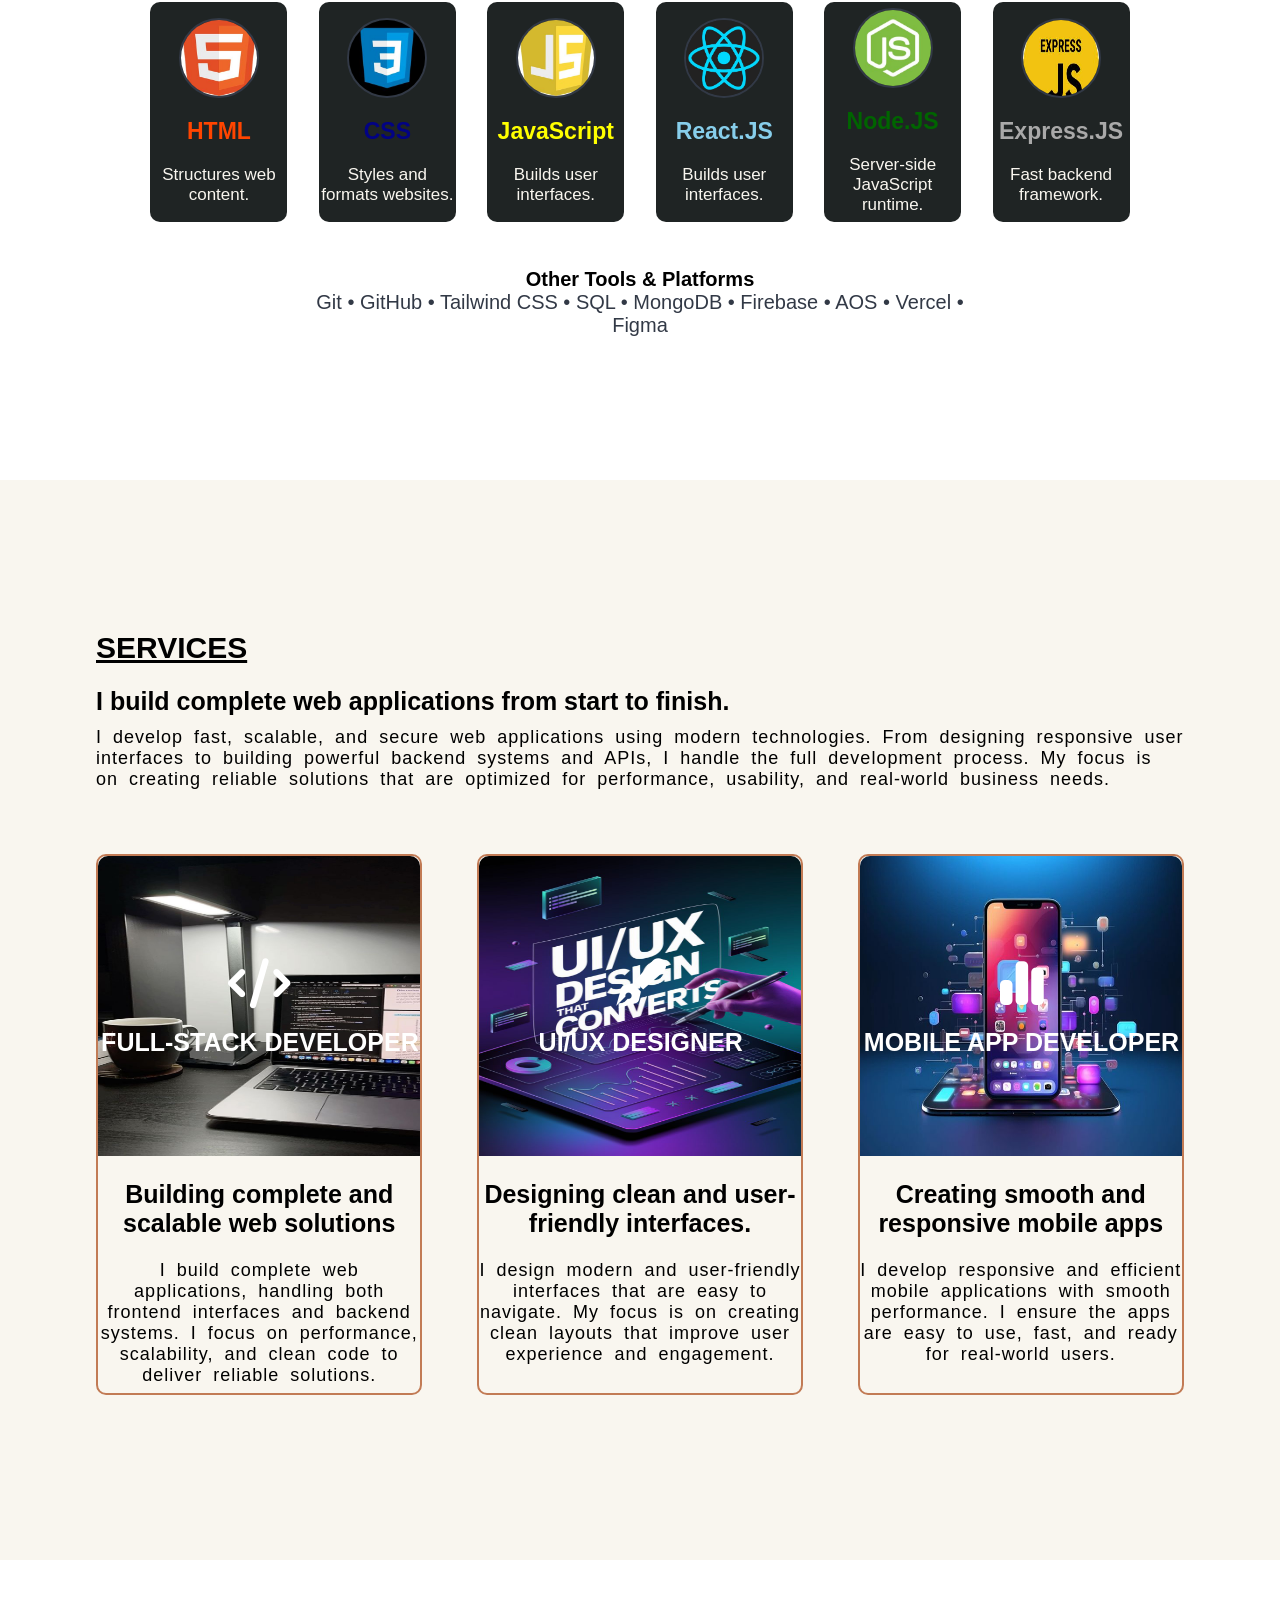
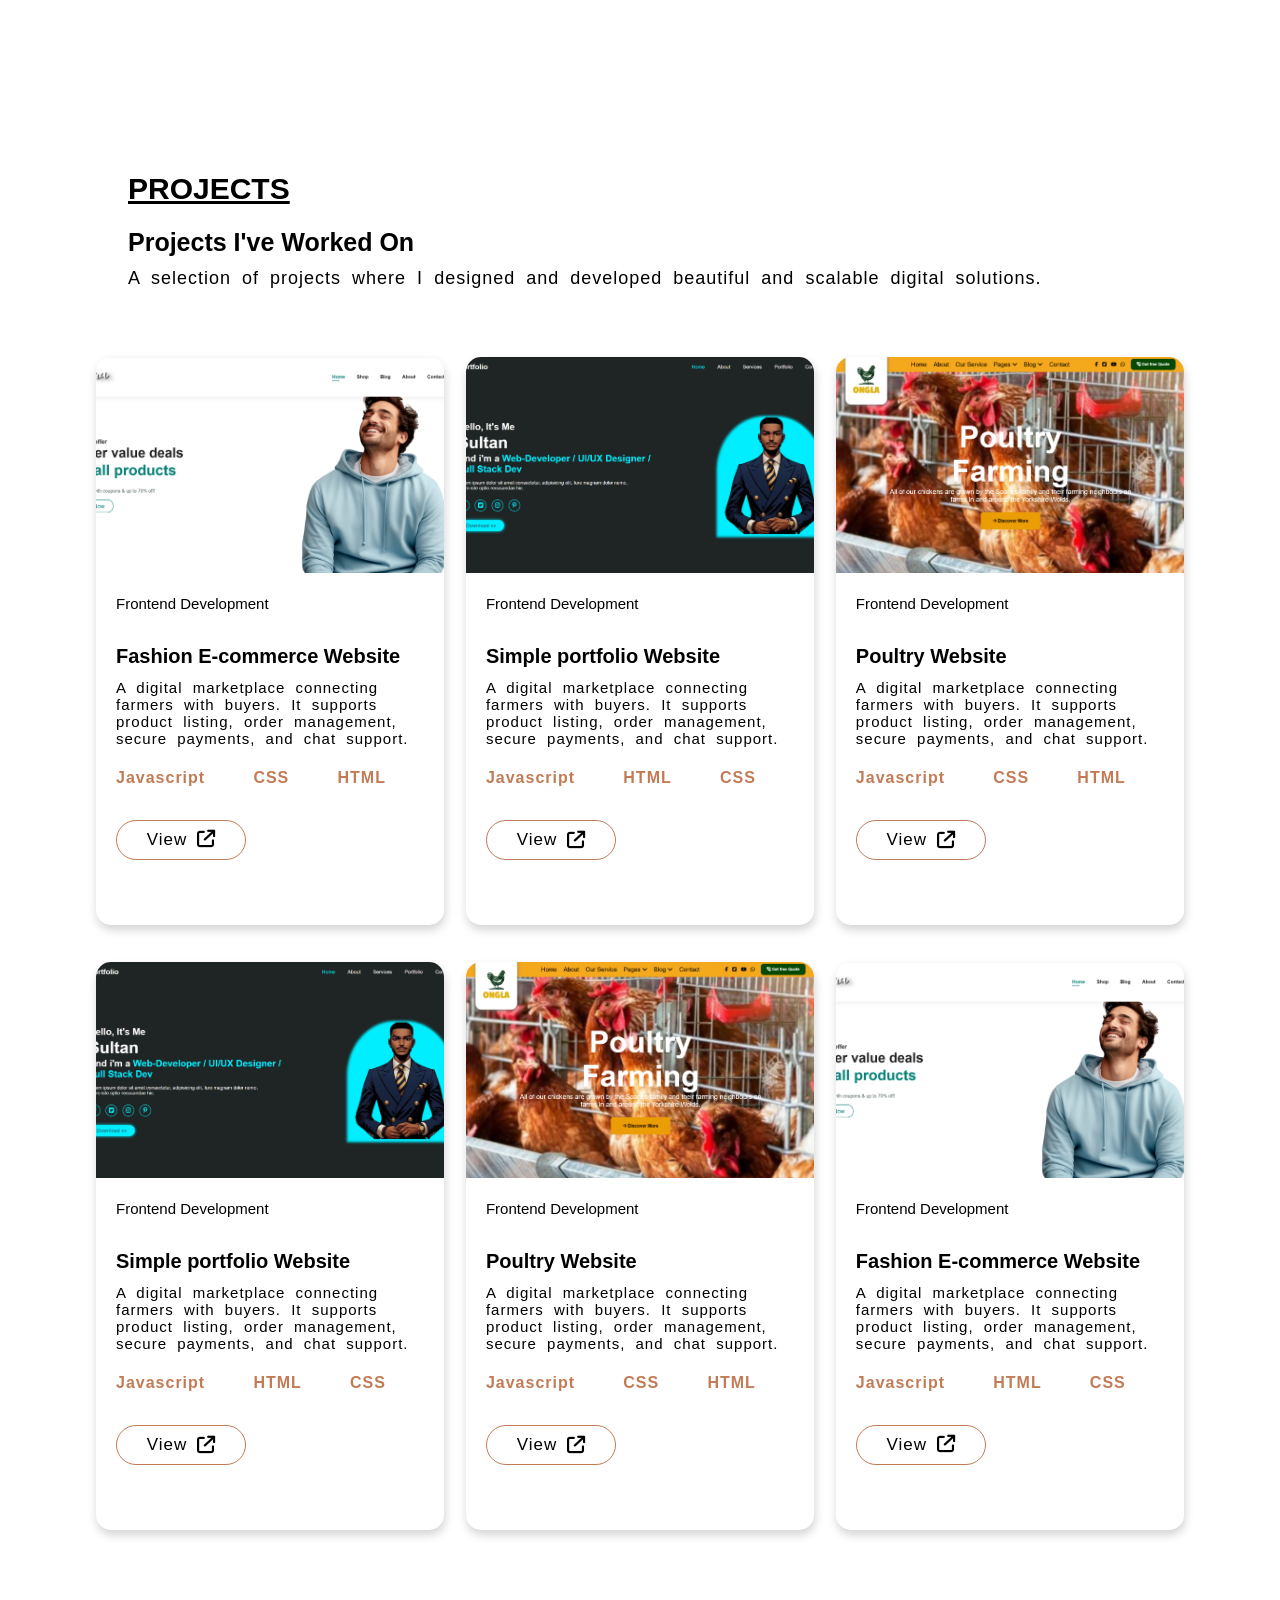
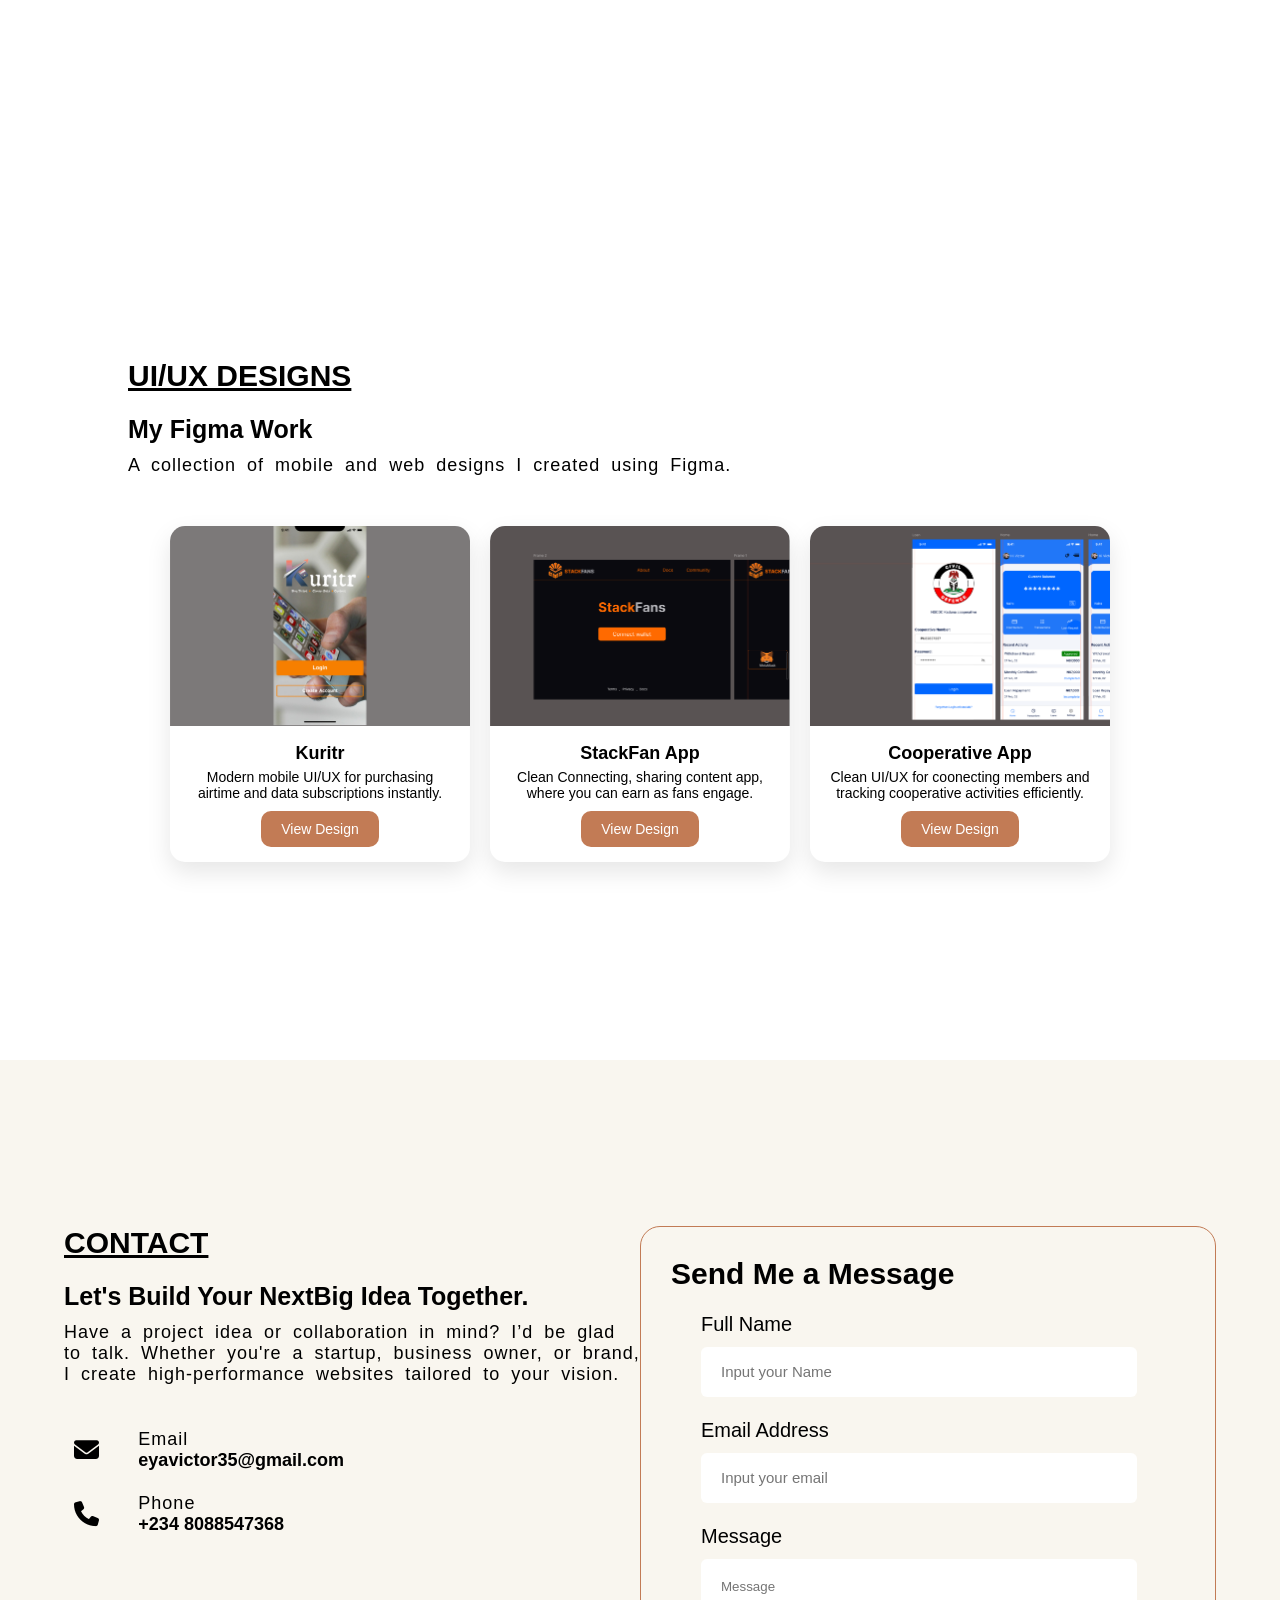
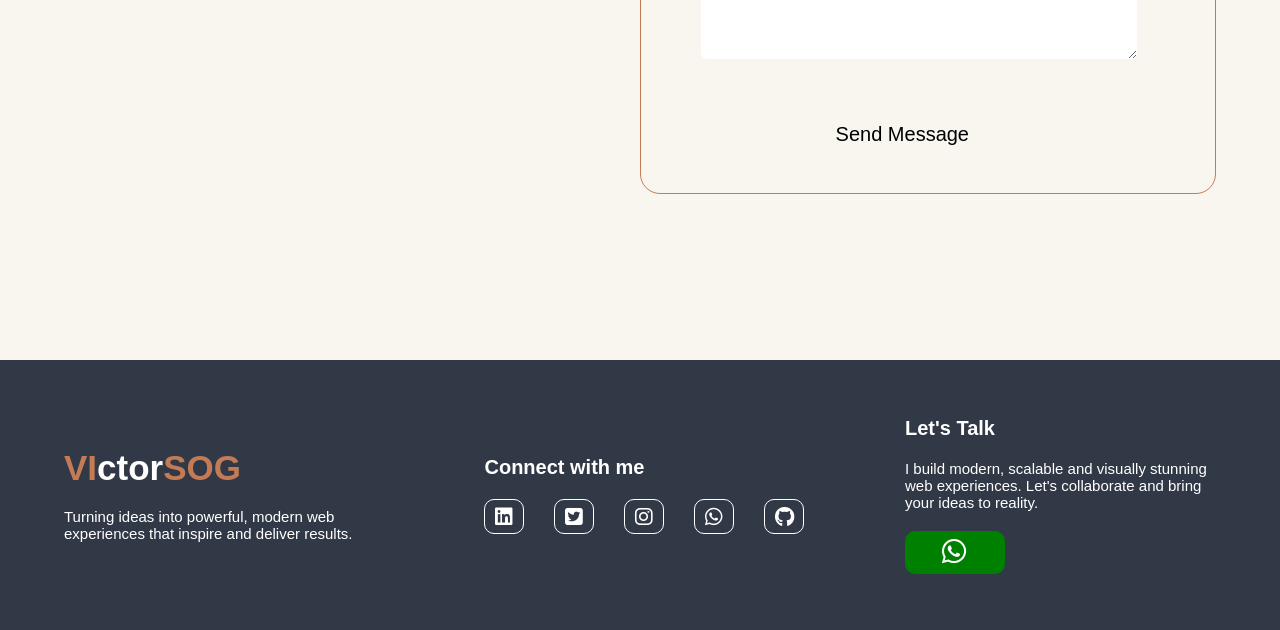
==== commit b77bf0d9: "updated site" ====
--- a/index.html
+++ b/index.html
@@ -266,7 +266,7 @@
                 <br>
                 <br>
                 <br>
-                <h3>E-commerce Website</h3>
+                <h3>Fashion E-commerce Website</h3>
                 <br>
                 <p>A digital marketplace connecting farmers with buyers. It supports product listing, order management, secure payments, and chat support.</p>
                 <br>
@@ -398,7 +398,7 @@
                 <br>
                 <br>
                 <br>
-                <h3>E-commerce Website</h3>
+                <h3>Fashion E-commerce Website</h3>
                 <br>
                 <p>A digital marketplace connecting farmers with buyers. It supports product listing, order management, secure payments, and chat support.</p>
                 <br>
